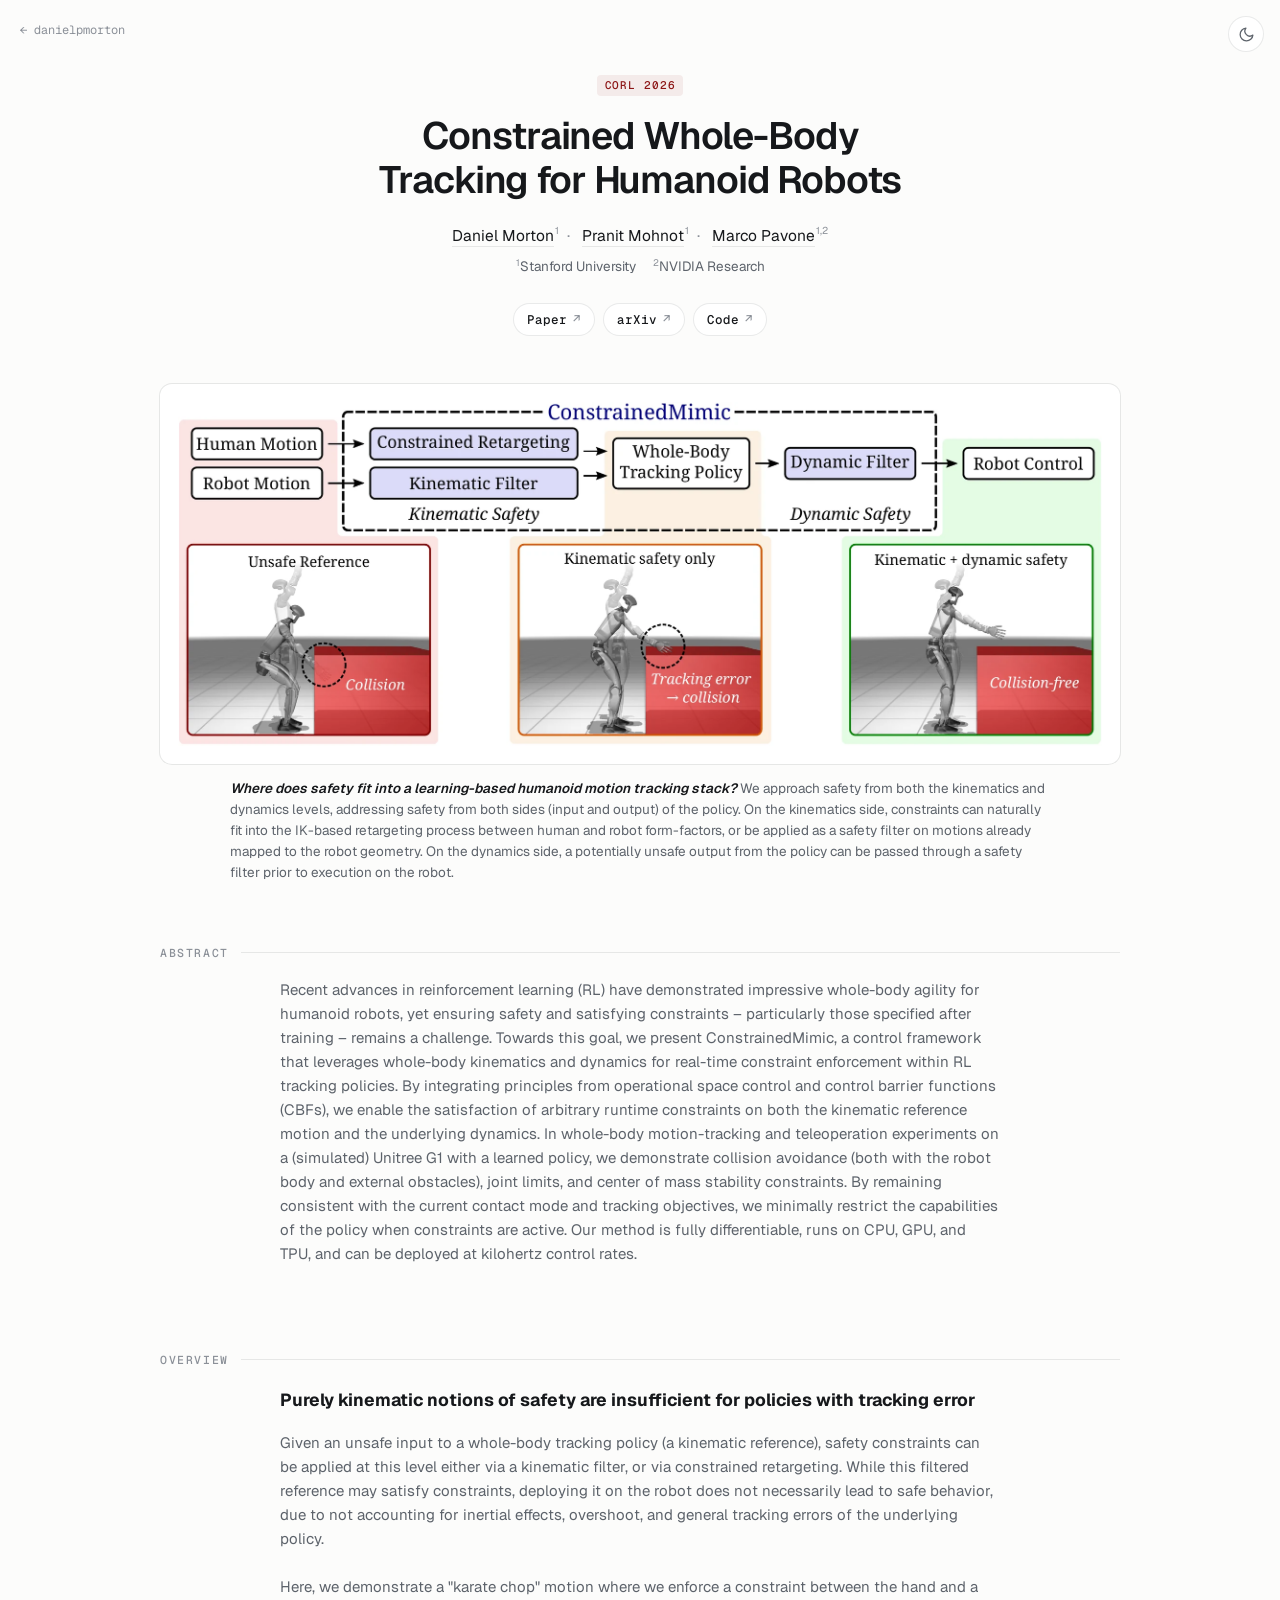
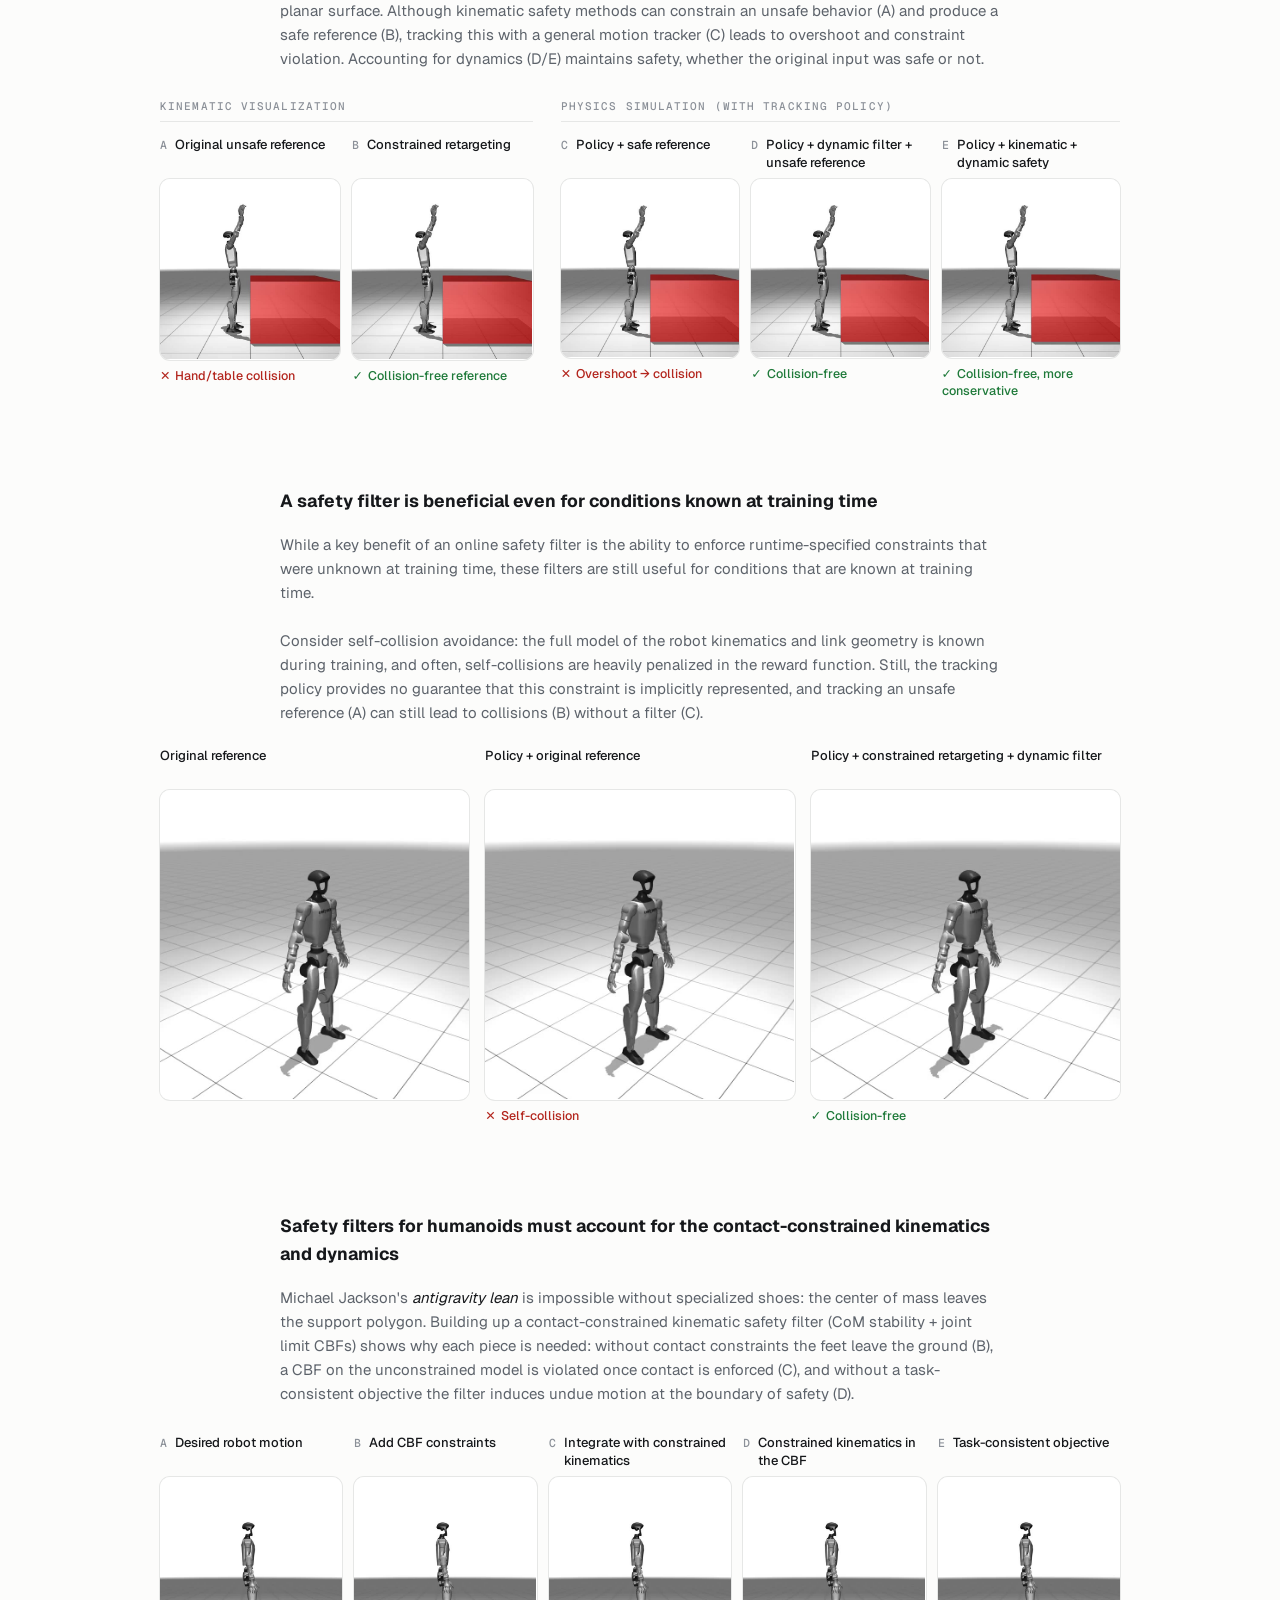
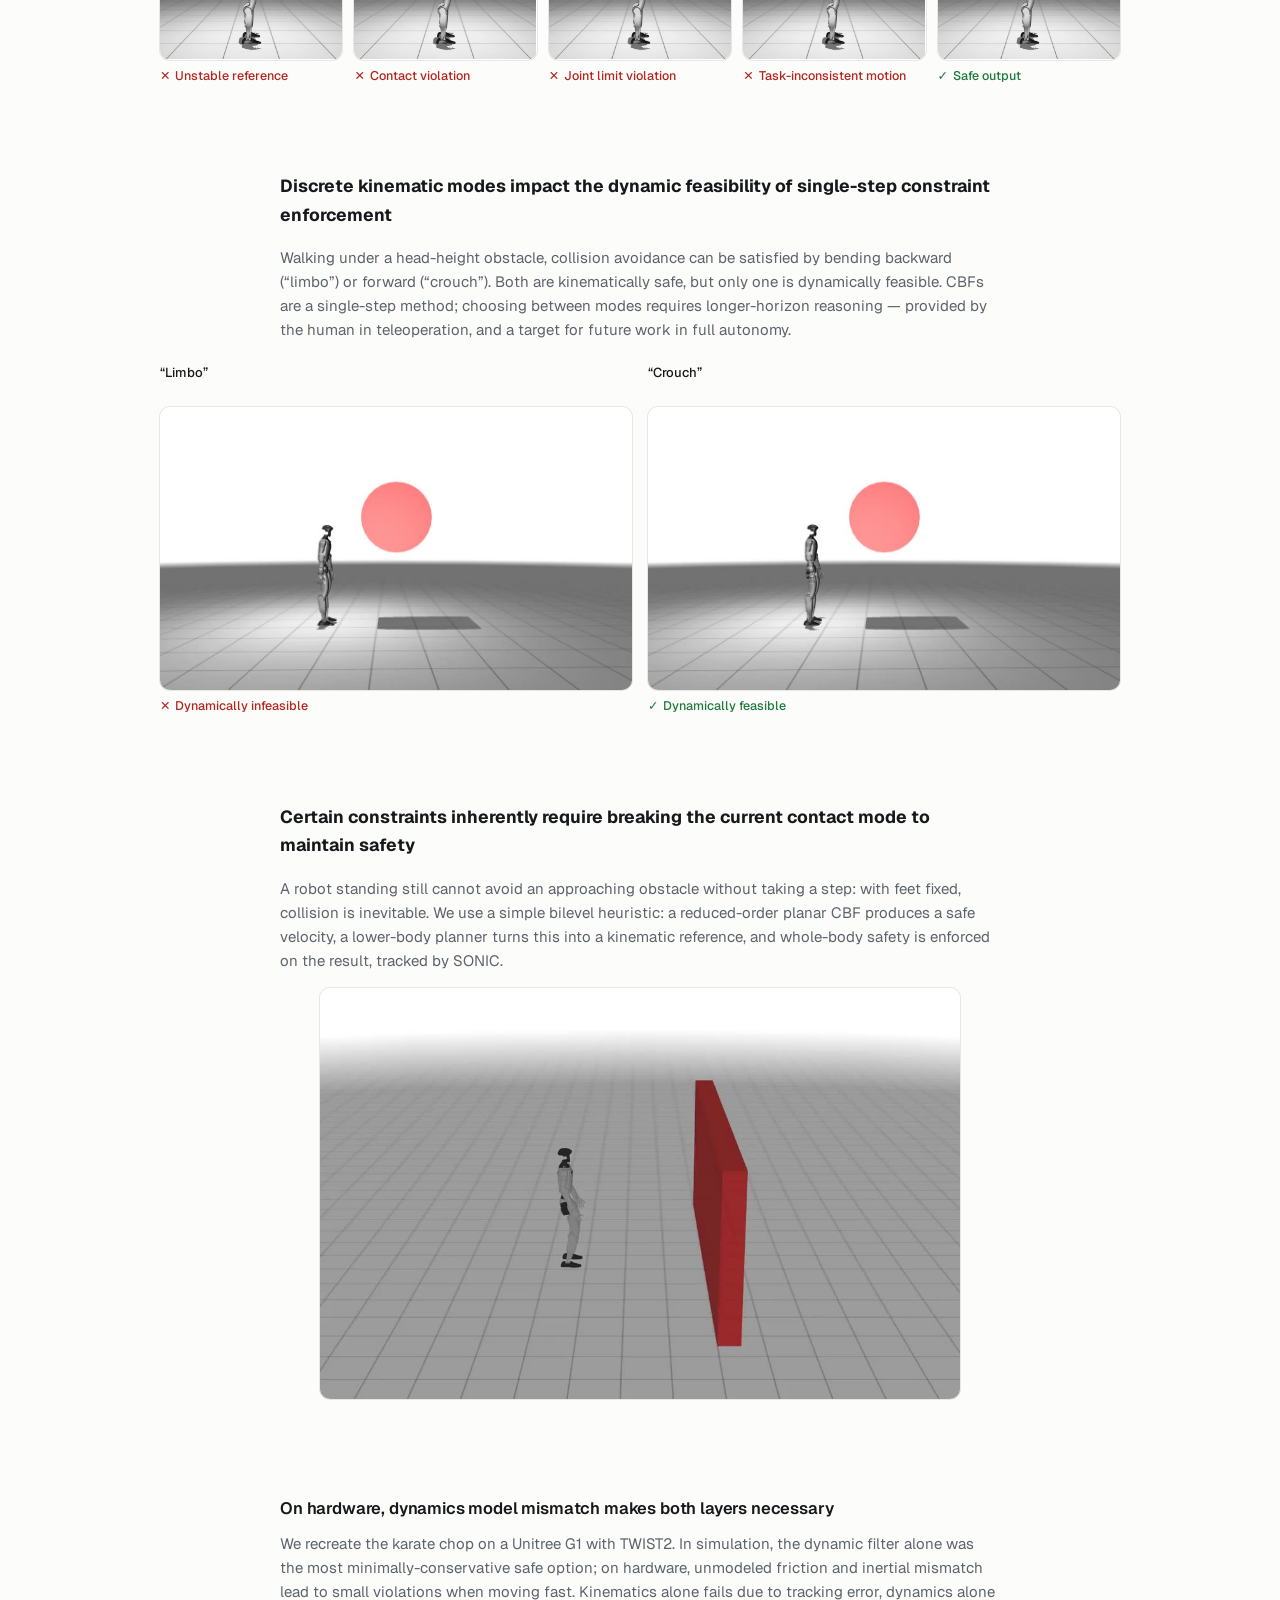
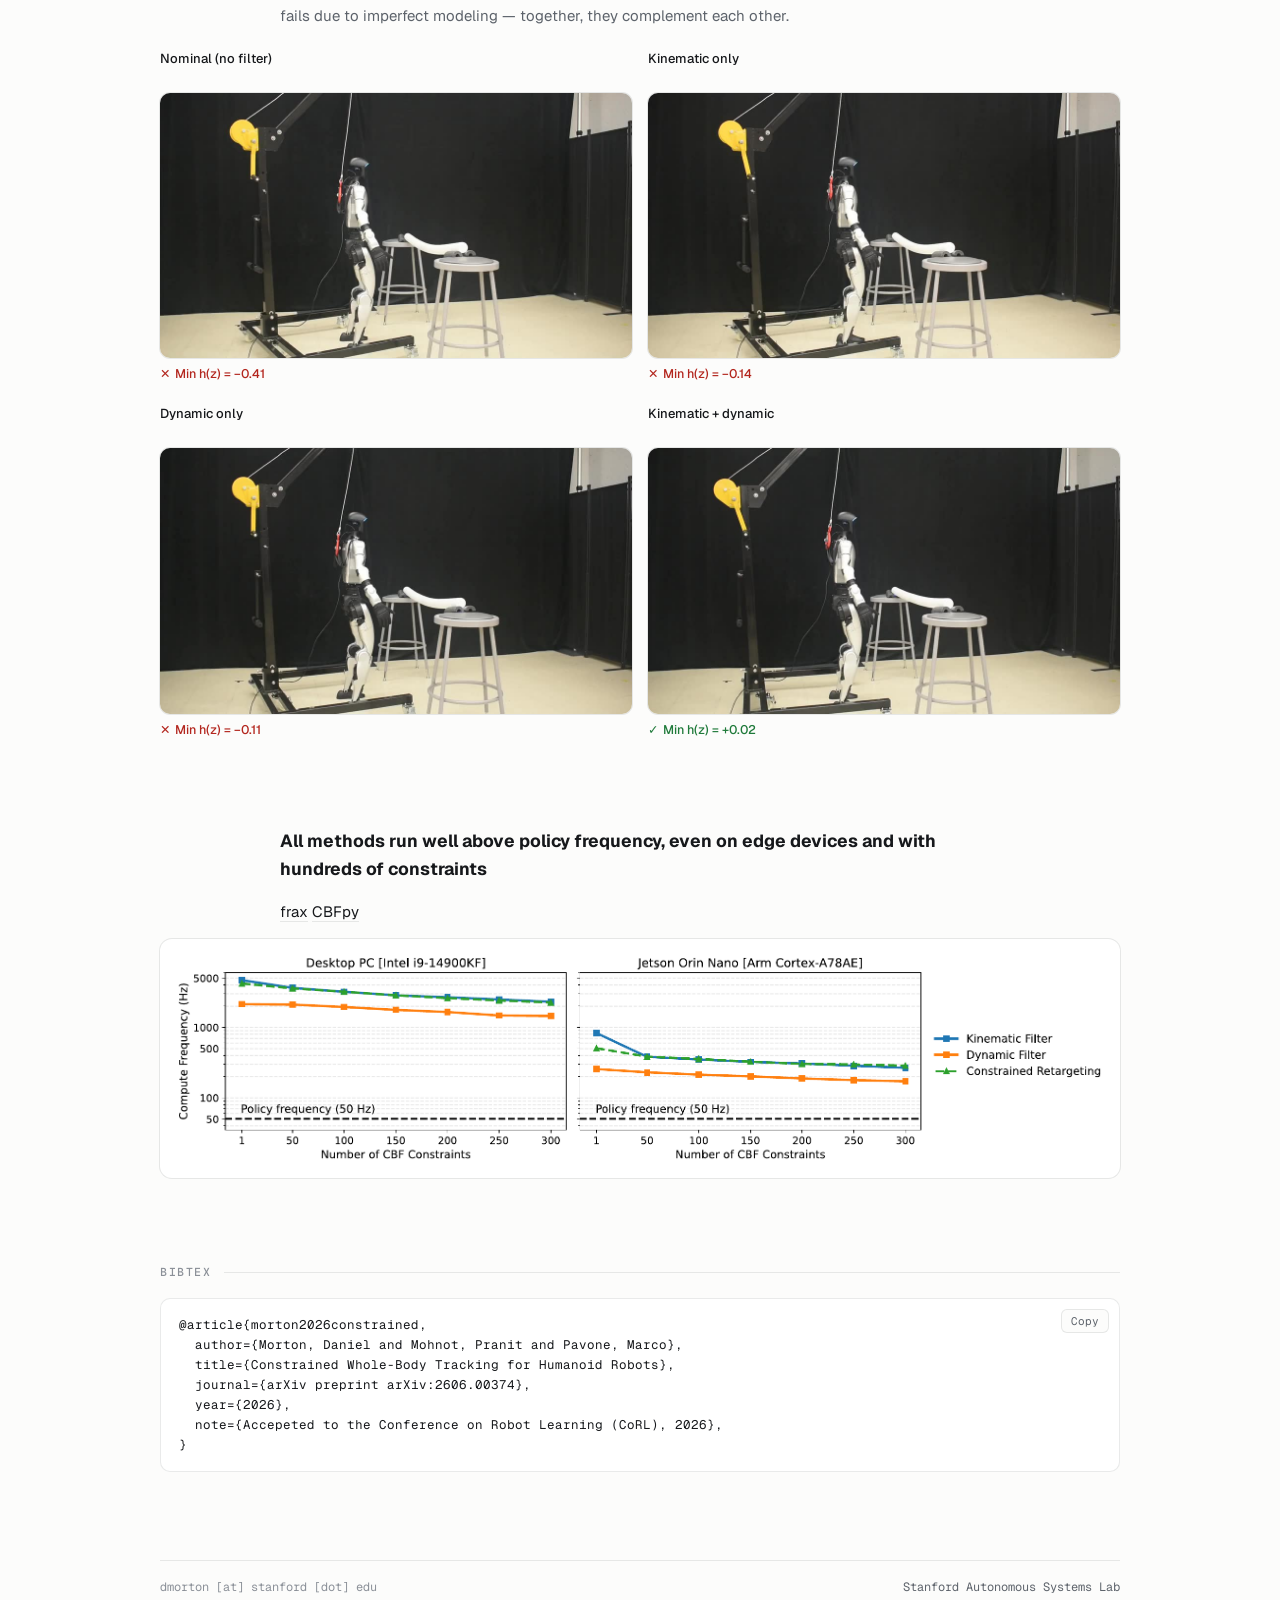
==== website/index.html @ 83fe8ec0 "Update headers on karate vids" ====
<!DOCTYPE html>
<html lang="en-US">

<head>
  <meta charset="utf-8">
  <meta name="viewport" content="width=device-width, initial-scale=1">
  <meta name="description"
    content="ConstrainedMimic: runtime safety constraints for RL-based humanoid whole-body motion tracking, via contact-consistent control barrier functions.">
  <meta name="keywords" content="Humanoids, Whole-Body Control, Safety, Control Barrier Functions, Reinforcement Learning">
  <title>Constrained Whole-Body Tracking for Humanoid Robots</title>

  <link rel="icon" href="./static/images/favicon.ico" type="image/x-icon">

  <!-- Apply the saved theme before first paint to avoid a flash. -->
  <script>
    try {
      var theme = localStorage.getItem('theme');
      if (theme) document.documentElement.setAttribute('data-theme', theme);
    } catch (e) {}
  </script>

  <link rel="preconnect" href="https://fonts.googleapis.com">
  <link rel="preconnect" href="https://fonts.gstatic.com" crossorigin>
  <link href="https://fonts.googleapis.com/css2?family=Geist:wght@400;500;600&family=Geist+Mono:wght@400;500&display=swap" rel="stylesheet">
  <link href="./static/css/index.css" rel="stylesheet">

  <script defer src="./static/js/index.js"></script>
</head>

<body>

  <a class="home-link" href="https://danielpmorton.github.io/">← danielpmorton</a>

  <button class="theme-toggle" id="theme-toggle" type="button" aria-label="Toggle dark mode">
    <svg class="icon-moon" viewBox="0 0 24 24" aria-hidden="true"><path d="M21 12.8A9 9 0 1 1 11.2 3a7 7 0 0 0 9.8 9.8z"/></svg>
    <svg class="icon-sun" viewBox="0 0 24 24" aria-hidden="true"><circle cx="12" cy="12" r="4.5"/><path d="M12 1.5v2.5M12 20v2.5M4.6 4.6l1.8 1.8M17.6 17.6l1.8 1.8M1.5 12H4M20 12h2.5M4.6 19.4l1.8-1.8M17.6 6.4l1.8-1.8"/></svg>
  </button>

  <main class="page">

    <!-- ================= Header ================= -->
    <header class="header">
      <div class="venue">CoRL 2026</div>
      <h1 class="title">Constrained Whole-Body Tracking for Humanoid Robots</h1>

      <div class="authors">
        <a href="https://danielpmorton.github.io/">Daniel Morton</a><sup>1</sup><span class="sep">·</span>
        <a href="https://stanfordasl.github.io/people/pranit_mohnot/">Pranit Mohnot</a><sup>1</sup><span class="sep">·</span>
        <a href="https://profiles.stanford.edu/marco-pavone">Marco Pavone</a><sup>1,2</sup>
      </div>
      <div class="affiliations">
        <span><sup>1</sup>Stanford University</span>
        <span><sup>2</sup>NVIDIA Research</span>
      </div>

      <nav class="links">
        <a href="https://arxiv.org/pdf/2606.00374">Paper</a>
        <a href="https://arxiv.org/abs/2606.00374">arXiv</a>
        <a href="https://github.com/StanfordASL/constrainedmimic">Code</a>
        <!-- TODO: uncomment and add the YouTube link once the supplemental video is uploaded.
        <a href="#">Video</a>
        -->
      </nav>
    </header>

    <!-- ================= Hero figure ================= -->
    <section id="hero" style="margin-top: 48px;">
      <figure class="figure-card">
        <img width="1928" height="717" src="./static/images/hero.webp" alt="ConstrainedMimic block diagram: constrained retargeting and kinematic filters before the tracking policy, and a dynamic filter after it.">
      </figure>
      <p class="caption hero-caption">
        <strong><em>Where does safety fit into a learning-based humanoid motion tracking stack?</em></strong>
        We approach safety from both the kinematics and dynamics levels, addressing safety from both sides (input and
        output) of the policy. On the kinematics side, constraints can naturally fit into the IK-based retargeting process
        between human and robot form-factors, or be applied as a safety filter on motions already mapped to the robot
        geometry. On the dynamics side, a potentially unsafe output from the policy can be passed through a safety filter
        prior to execution on the robot.
      </p>
    </section>

    <!-- ================= Abstract ================= -->
    <section id="abstract" style="margin-top: 64px;">
      <h2 class="eyebrow">Abstract</h2>
      <div class="narrow">
        <p class="lede">
          Recent advances in reinforcement learning (RL) have demonstrated impressive whole-body agility for humanoid
          robots, yet ensuring safety and satisfying constraints &ndash; particularly those specified after training
          &ndash; remains a challenge. Towards this goal, we present ConstrainedMimic, a control framework that leverages
          whole-body kinematics and dynamics for real-time constraint enforcement within RL tracking policies. By
          integrating principles from operational space control and control barrier functions (CBFs), we enable the
          satisfaction of arbitrary runtime constraints on both the kinematic reference motion and the underlying
          dynamics. In whole-body motion-tracking and teleoperation experiments on a (simulated) Unitree G1 with a
          learned policy, we demonstrate collision avoidance (both with the robot body and external obstacles), joint
          limits, and center of mass stability constraints. By remaining consistent with the current contact mode and
          tracking objectives, we minimally restrict the capabilities of the policy when constraints are active. Our
          method is fully differentiable, runs on CPU, GPU, and TPU, and can be deployed at kilohertz control rates.
        </p>
      </div>
    </section>

    <!-- ================= Key point 1: karate chop ================= -->
    <section id="karate">
      <h2 class="eyebrow">Overview</h2>
      <div class="narrow">
        <h3 class="statement">Purely kinematic notions of safety are insufficient for policies with tracking error</h3>
        <p class="lede">
          Given an unsafe input to a whole-body tracking policy (a kinematic reference), safety constraints can be applied
          at this level either via a kinematic filter, or via constrained retargeting. While this filtered reference may
          satisfy constraints, deploying it on the robot does not necessarily lead to safe behavior, due to not accounting
          for inertial effects, overshoot, and general tracking errors of the underlying policy.
          <br><br>
          Here, we demonstrate a "karate chop" motion where we enforce a constraint between the hand and a planar surface.
          Although kinematic safety methods can constrain an unsafe behavior (A) and produce a safe reference (B), tracking
          this with a general motion tracker (C) leads to overshoot and constraint violation. Accounting for dynamics (D/E)
          maintains safety, whether the original input was safe or not.
        </p>
      </div>

      <div class="split" data-sync style="margin-top: 28px;">
        <div>
          <div class="group-label">Kinematic visualization</div>
          <div class="grid cols-2">
            <div class="clip">
              <div class="clip-head"><span class="letter">A</span>Original unsafe reference</div>
              <video width="600" height="600" poster="./static/videos/karate/karate_chop_kinematics.jpg" muted loop playsinline preload="metadata" src="./static/videos/karate/karate_chop_kinematics.mp4"></video>
              <div class="clip-foot">
                <!-- <div class="chips"><span class="chip">Dyn <b>off</b></span><span class="chip">Safety <b>off</b></span></div> -->
                <div class="outcome bad">Hand/table collision</div>
              </div>
            </div>
            <div class="clip">
              <div class="clip-head"><span class="letter">B</span>Constrained retargeting</div>
              <video width="600" height="600" poster="./static/videos/karate/karate_chop_kinematics_cbf.jpg" muted loop playsinline preload="metadata" src="./static/videos/karate/karate_chop_kinematics_cbf.mp4"></video>
              <div class="clip-foot">
                <!-- <div class="chips"><span class="chip">Dyn <b>off</b></span><span class="chip">Safety <b>kin</b></span></div> -->
                <div class="outcome good">Collision-free reference</div>
              </div>
            </div>
          </div>
        </div>
        <div>
          <div class="group-label">Physics simulation (with tracking policy)</div>
          <div class="grid cols-3">
            <div class="clip">
              <div class="clip-head"><span class="letter">C</span>Policy + safe reference</div>
              <video width="600" height="600" poster="./static/videos/karate/karate_chop_dynamics_kin_cbf.jpg" muted loop playsinline preload="metadata" src="./static/videos/karate/karate_chop_dynamics_kin_cbf.mp4"></video>
              <div class="clip-foot">
                <!-- <div class="chips"><span class="chip">Dyn <b>on</b></span><span class="chip">Safety <b>kin</b></span></div> -->
                <div class="outcome bad">Overshoot &rarr; collision</div>
              </div>
            </div>
            <div class="clip">
              <div class="clip-head"><span class="letter">D</span>Policy + dynamic filter + unsafe reference</div>
              <video width="600" height="600" poster="./static/videos/karate/karate_chop_dynamics_dyn_cbf.jpg" muted loop playsinline preload="metadata" src="./static/videos/karate/karate_chop_dynamics_dyn_cbf.mp4"></video>
              <div class="clip-foot">
                <!-- <div class="chips"><span class="chip">Dyn <b>on</b></span><span class="chip">Safety <b>dyn</b></span></div> -->
                <div class="outcome good">Collision-free</div>
              </div>
            </div>
            <div class="clip">
              <div class="clip-head"><span class="letter">E</span>Policy + kinematic + dynamic safety</div>
              <video width="600" height="600" poster="./static/videos/karate/karate_chop_dynamics_both_cbf.jpg" muted loop playsinline preload="metadata" src="./static/videos/karate/karate_chop_dynamics_both_cbf.mp4"></video>
              <div class="clip-foot">
                <!-- <div class="chips"><span class="chip">Dyn <b>on</b></span><span class="chip">Safety <b>kin/dyn</b></span></div> -->
                <div class="outcome good">Collision-free, more conservative</div>
              </div>
            </div>
          </div>
        </div>
        <!-- <button class="replay" type="button" style="grid-column: 1 / -1;">↻ Replay in sync</button> -->
      </div>
    </section>

      <!-- Self-collision -->
    <section id="self-collision">
      <div class="narrow">
        <h3 class="statement">A safety filter is beneficial even for conditions known at training time</h3>
        <p class="lede">
          While a key benefit of an online safety filter is the ability to enforce runtime-specified constraints
          that were unknown at training time, these filters are still useful for conditions that are known at
          training time.
          <br><br>
          Consider self-collision avoidance: the full model of the robot kinematics and link geometry is known
          during training, and often, self-collisions are heavily penalized in the reward function. Still, the
          tracking policy provides no guarantee that this constraint is implicitly represented, and tracking an
          unsafe reference (A) can still lead to collisions (B) without a filter (C).
        </p>
      </div>

      <div data-sync style="margin-top: 22px;">
        <div class="grid cols-3">
          <div class="clip">
            <div class="clip-head">Original reference</div>
            <video width="720" height="720" poster="./static/videos/self_collision/self_collision_kinematics.jpg" muted loop playsinline preload="metadata" src="./static/videos/self_collision/self_collision_kinematics.mp4"></video>
            <div class="clip-foot">
              <!-- <div class="chips"><span class="chip">Dyn <b>off</b></span><span class="chip">Safety <b>off</b></span></div> -->
            </div>
          </div>
          <div class="clip">
            <div class="clip-head">Policy + original reference</div>
            <video width="720" height="720" poster="./static/videos/self_collision/self_collision_dynamics.jpg" muted loop playsinline preload="metadata" src="./static/videos/self_collision/self_collision_dynamics.mp4"></video>
            <div class="clip-foot">
              <!-- <div class="chips"><span class="chip">Dyn <b>on</b></span><span class="chip">Safety <b>off</b></span></div> -->
              <div class="outcome bad">Self-collision</div>
            </div>
          </div>
          <div class="clip">
            <div class="clip-head">Policy + constrained retargeting + dynamic filter</div>
            <video width="720" height="720" poster="./static/videos/self_collision/self_collision_dynamics_both_cbf.jpg" muted loop playsinline preload="metadata" src="./static/videos/self_collision/self_collision_dynamics_both_cbf.mp4"></video>
            <div class="clip-foot">
              <!-- <div class="chips"><span class="chip">Dyn <b>on</b></span><span class="chip">Safety <b>kin/dyn</b></span></div> -->
              <div class="outcome good">Collision-free</div>
            </div>
          </div>
        </div>
        <!-- <button class="replay" type="button">↻ Replay in sync</button> -->
        <!-- More variants (kinematics_cbf, dynamics_kin_cbf, dynamics_dyn_cbf) are in untracked/dan_vids/sc/square. -->
      </div>
    </section>

    <!-- ================= Key point 2: antigravity lean ================= -->
    <section id="kp2">
      <div class="narrow">
        <h3 class="statement">Safety filters for humanoids must account for the contact-constrained kinematics and dynamics</h3>
        <p class="lede">
          Michael Jackson's <em>antigravity lean</em> is impossible without specialized shoes: the center of mass leaves
          the support polygon. Building up a contact-constrained kinematic safety filter (CoM stability + joint limit CBFs) shows why
          each piece is needed: without contact constraints the feet leave the ground (B), a CBF on the unconstrained
          model is violated once contact is enforced (C), and without a task-consistent objective the filter induces
          undue motion at the boundary of safety (D).
        </p>
      </div>

      <div data-sync style="margin-top: 28px;">
        <div class="grid cols-5">
          <div class="clip">
            <div class="clip-head"><span class="letter">A</span>Desired robot motion</div>
            <video width="600" height="600" poster="./static/videos/smooth_criminal/smooth_criminal_A.jpg" muted loop playsinline preload="metadata" src="./static/videos/smooth_criminal/smooth_criminal_A.mp4"></video>
            <div class="clip-foot">
              <!-- <div class="chips"><span class="chip">Dyn <b>off</b></span><span class="chip">Safety <b>off</b></span></div> -->
              <div class="outcome bad">Unstable reference</div>
            </div>
          </div>
          <div class="clip">
            <div class="clip-head"><span class="letter">B</span>Add CBF constraints</div>
            <video width="600" height="600" poster="./static/videos/smooth_criminal/smooth_criminal_cbf_B.jpg" muted loop playsinline preload="metadata" src="./static/videos/smooth_criminal/smooth_criminal_cbf_B.mp4"></video>
            <div class="clip-foot">
              <!-- <div class="chips"><span class="chip">Dyn <b>off</b></span><span class="chip">Safety <b>kin</b></span></div> -->
              <div class="outcome bad">Contact violation</div>
            </div>
          </div>
          <div class="clip">
            <div class="clip-head"><span class="letter">C</span>Integrate with constrained kinematics</div>
            <video width="600" height="600" poster="./static/videos/smooth_criminal/smooth_criminal_cbf_C.jpg" muted loop playsinline preload="metadata" src="./static/videos/smooth_criminal/smooth_criminal_cbf_C.mp4"></video>
            <div class="clip-foot">
              <!-- <div class="chips"><span class="chip">Dyn <b>off</b></span><span class="chip">Safety <b>kin</b></span></div> -->
              <div class="outcome bad">Joint limit violation</div>
            </div>
          </div>
          <div class="clip">
            <div class="clip-head"><span class="letter">D</span>Constrained kinematics in the CBF</div>
            <video width="600" height="600" poster="./static/videos/smooth_criminal/smooth_criminal_cbf_D.jpg" muted loop playsinline preload="metadata" src="./static/videos/smooth_criminal/smooth_criminal_cbf_D.mp4"></video>
            <div class="clip-foot">
              <!-- <div class="chips"><span class="chip">Dyn <b>off</b></span><span class="chip">Safety <b>kin</b></span></div> -->
              <div class="outcome bad">Task-inconsistent motion</div>
            </div>
          </div>
          <div class="clip">
            <div class="clip-head"><span class="letter">E</span>Task-consistent objective</div>
            <video width="600" height="600" poster="./static/videos/smooth_criminal/smooth_criminal_cbf_E.jpg" muted loop playsinline preload="metadata" src="./static/videos/smooth_criminal/smooth_criminal_cbf_E.mp4"></video>
            <div class="clip-foot">
              <!-- <div class="chips"><span class="chip">Dyn <b>off</b></span><span class="chip">Safety <b>kin</b></span></div> -->
              <div class="outcome good">Safe output</div>
            </div>
          </div>
        </div>
        <!-- <button class="replay" type="button">↻ Replay in sync</button> -->
      </div>
    </section>

    <!-- ================= Key point 3: limbo vs crouch ================= -->
    <section id="kp3">
      <div class="narrow">
        <h3 class="statement">Discrete kinematic modes impact the dynamic feasibility of single-step constraint enforcement</h3>
        <p class="lede">
          Walking under a head-height obstacle, collision avoidance can be satisfied by bending backward
          (&ldquo;limbo&rdquo;) or forward (&ldquo;crouch&rdquo;). Both are kinematically safe, but only one is dynamically
          feasible. CBFs are a single-step method; choosing between modes requires longer-horizon reasoning &mdash;
          provided by the human in teleoperation, and a target for future work in full autonomy.
        </p>
      </div>

      <div data-sync style="margin-top: 22px;">
        <div class="grid cols-2">
          <div class="clip">
            <div class="clip-head">&ldquo;Limbo&rdquo;</div>
            <video width="1000" height="600" poster="./static/videos/limbo/limbo_limbo_kinematics_cbf.jpg" muted loop playsinline preload="metadata" src="./static/videos/limbo/limbo_limbo_kinematics_cbf.mp4"></video>
            <div class="clip-foot">
              <!-- <div class="chips"><span class="chip">Dyn <b>off</b></span><span class="chip">Safety <b>kin</b></span></div> -->
              <div class="outcome bad">Dynamically infeasible</div>
            </div>
          </div>
          <div class="clip">
            <div class="clip-head">&ldquo;Crouch&rdquo;</div>
            <video width="1000" height="600" poster="./static/videos/limbo/limbo_crouch_kinematics_cbf.jpg" muted loop playsinline preload="metadata" src="./static/videos/limbo/limbo_crouch_kinematics_cbf.mp4"></video>
            <div class="clip-foot">
              <!-- <div class="chips"><span class="chip">Dyn <b>off</b></span><span class="chip">Safety <b>kin</b></span></div> -->
              <div class="outcome good">Dynamically feasible</div>
            </div>
          </div>
        </div>
        <!-- Note: these two clips have different durations (5.2 s vs 9.5 s), so they drift out of sync after the first loop. -->
      </div>
      <!-- TODO (optional): add the policy-tracking (Dyn: ON) versions showing limbo failing and crouch succeeding. -->
    </section>

    <!-- ================= Key point 4: breaking contact ================= -->
    <section id="kp4">
      <div class="narrow">
        <h3 class="statement">Certain constraints inherently require breaking the current contact mode to maintain safety</h3>
        <p class="lede">
          A robot standing still cannot avoid an approaching obstacle without taking a step: with feet fixed, collision
          is inevitable. We use a simple bilevel heuristic: a reduced-order planar CBF produces a safe velocity, a
          lower-body planner turns this into a kinematic reference, and whole-body safety is enforced on the result,
          tracked by SONIC.
        </p>
      </div>

      <div class="clip narrow" style="max-width: 640px;">
        <video width="1008" height="648" poster="./static/videos/breaking_contact/breaking_contact.jpg" muted loop playsinline preload="metadata" src="./static/videos/breaking_contact/breaking_contact.mp4"></video>
        <div class="clip-foot" style="align-items: center;">
          <!-- <div class="chips"><span class="chip">Dyn <b>on</b></span><span class="chip">Safety <b>kin</b></span></div> -->
        </div>
      </div>
      <!-- NOTE: this video was extracted from the supplemental slides (no source file in dan_vids). Replace with the original if available. -->
    </section>

    <section id="hardware">
      <div class="narrow">
        <h3 class="sub">On hardware, dynamics model mismatch makes both layers necessary</h3>
        <p class="lede">
          We recreate the karate chop on a Unitree G1 with TWIST2. In simulation, the dynamic filter alone was the most
          minimally-conservative safe option; on hardware, unmodeled friction and inertial mismatch lead to small
          violations when moving fast. Kinematics alone fails due to tracking error, dynamics alone fails due to imperfect
          modeling &mdash; together, they complement each other.
        </p>
      </div>

      <div data-sync style="margin-top: 22px;">
        <div class="grid cols-2">
          <div class="clip">
            <div class="clip-head">Nominal (no filter)</div>
            <video width="960" height="540" poster="./static/videos/hardware/nominal.jpg" muted loop playsinline preload="metadata" src="./static/videos/hardware/nominal.mp4"></video>
            <div class="clip-foot"><div class="outcome bad">Min h(z) = &minus;0.41</div></div>
          </div>
          <div class="clip">
            <div class="clip-head">Kinematic only</div>
            <video width="960" height="540" poster="./static/videos/hardware/kinematic.jpg" muted loop playsinline preload="metadata" src="./static/videos/hardware/kinematic.mp4"></video>
            <div class="clip-foot"><div class="outcome bad">Min h(z) = &minus;0.14</div></div>
          </div>
          <div class="clip">
            <div class="clip-head">Dynamic only</div>
            <video width="960" height="540" poster="./static/videos/hardware/dynamic.jpg" muted loop playsinline preload="metadata" src="./static/videos/hardware/dynamic.mp4"></video>
            <div class="clip-foot"><div class="outcome bad">Min h(z) = &minus;0.11</div></div>
          </div>
          <div class="clip">
            <div class="clip-head">Kinematic + dynamic</div>
            <video width="960" height="540" poster="./static/videos/hardware/kin_dyn.jpg" muted loop playsinline preload="metadata" src="./static/videos/hardware/kin_dyn.mp4"></video>
            <div class="clip-foot"><div class="outcome good">Min h(z) = +0.02</div></div>
          </div>
        </div>
        <!-- <button class="replay" type="button">↻ Replay in sync</button> -->
      </div>
    </section>


    <!-- ================= Key point 5: timing ================= -->
    <section id="kp5">
      <div class="narrow">
        <h3 class="statement">All methods run well above policy frequency, even on edge devices and with hundreds of constraints</h3>
        <p class="lede">
           <a href="https://github.com/StanfordASL/frax">frax</a> 
          <a href="https://github.com/danielpmorton/cbfpy">CBFpy</a>
        </p>
      </div>

      <figure class="figure-card">
        <img width="1953" height="429" loading="lazy" src="./static/images/timing.png" alt="Compute frequency vs number of CBF constraints for the kinematic filter, dynamic filter, and constrained retargeting, on desktop and Jetson Orin Nano.">
      </figure>
      <!-- <p class="caption">Compute frequency vs. number of CBF constraints. Left: Intel i9-14900KF. Right: Jetson Orin Nano.</p> -->
    </section>

    <!-- ================= BibTeX ================= -->
    <section id="bibtex">
      <h2 class="eyebrow">BibTeX</h2>
      <pre><button class="copy" type="button">Copy</button><code>@article{morton2026constrained,
  author={Morton, Daniel and Mohnot, Pranit and Pavone, Marco},
  title={Constrained Whole-Body Tracking for Humanoid Robots},
  journal={arXiv preprint arXiv:2606.00374},
  year={2026},
  note={Accepeted to the Conference on Robot Learning (CoRL), 2026},
}</code></pre>
    </section>

    <footer class="footer">
      <span>dmorton [at] stanford [dot] edu</span>
      <span><a href="https://stanfordasl.github.io/">Stanford Autonomous Systems Lab</a></span>
    </footer>

  </main>

</body>

</html>
---- website/static/css/index.css ----
/* Project page styles. Tokens and typography follow danielpmorton.github.io. */

/* ---------- Theme tokens ---------- */

:root {
  --bg: #fcfcfb;
  --surface: #ffffff;
  --fg: #16181b;
  --muted: #5d636b;
  --faint: #8b9098;
  --line: rgba(20, 24, 30, 0.09);
  --accent: #8c1515;
  --accent-soft: rgba(140, 21, 21, 0.07);
  --good: #1f7a3a;
  --good-soft: rgba(31, 122, 58, 0.09);
  --bad: #b3261e;
  --bad-soft: rgba(179, 38, 30, 0.08);
  --figure-bg: #ffffff;
  --font-body: "Geist", ui-sans-serif, system-ui, -apple-system, "Segoe UI", sans-serif;
  --font-mono: "Geist Mono", ui-monospace, "SF Mono", Menlo, monospace;
  color-scheme: light;
}

@media (prefers-color-scheme: dark) {
  :root:not([data-theme="light"]) {
    --bg: #111315;
    --surface: #181b1e;
    --fg: #ececea;
    --muted: #a3a8ae;
    --faint: #7a8087;
    --line: rgba(255, 255, 255, 0.1);
    --accent: #e0706a;
    --accent-soft: rgba(224, 112, 106, 0.12);
    --good: #6cc488;
    --good-soft: rgba(108, 196, 136, 0.12);
    --bad: #f08a80;
    --bad-soft: rgba(240, 138, 128, 0.12);
    --figure-bg: #f4f4f2;
    color-scheme: dark;
  }
}

:root[data-theme="dark"] {
  --bg: #111315;
  --surface: #181b1e;
  --fg: #ececea;
  --muted: #a3a8ae;
  --faint: #7a8087;
  --line: rgba(255, 255, 255, 0.1);
  --accent: #e0706a;
  --accent-soft: rgba(224, 112, 106, 0.12);
  --good: #6cc488;
  --good-soft: rgba(108, 196, 136, 0.12);
  --bad: #f08a80;
  --bad-soft: rgba(240, 138, 128, 0.12);
  --figure-bg: #f4f4f2;
  color-scheme: dark;
}

/* ---------- Base ---------- */

* { box-sizing: border-box; }

body {
  margin: 0;
  background: var(--bg);
  color: var(--fg);
  font: 15px/1.6 var(--font-body);
  -webkit-font-smoothing: antialiased;
}

a { color: inherit; text-decoration: none; }

a:focus-visible,
button:focus-visible {
  outline: 2px solid var(--accent);
  outline-offset: 2px;
  border-radius: 3px;
}

img, video { display: block; max-width: 100%; }

em { font-style: italic; }
strong { font-weight: 600; }

.page {
  max-width: 1000px;
  margin: 0 auto;
  padding: 72px 20px 48px;
}

/* Prose stays at the personal-site measure; media can use the full width. */
.narrow { max-width: 720px; margin-left: auto; margin-right: auto; }

section { margin-top: 88px; }

.eyebrow {
  display: flex;
  align-items: center;
  gap: 12px;
  margin: 0 0 20px;
  font: 500 11.5px/1 var(--font-mono);
  letter-spacing: 0.14em;
  text-transform: uppercase;
  color: var(--faint);
}

.eyebrow::after {
  content: "";
  flex: 1;
  height: 1px;
  background: var(--line);
}

.eyebrow .num { color: var(--accent); }

h2.statement {
  margin: 0 0 14px;
  font-size: 23px;
  font-weight: 600;
  letter-spacing: -0.02em;
  line-height: 1.3;
  text-wrap: balance;
}

h3.sub {
  margin: 44px 0 10px;
  font-size: 16.5px;
  font-weight: 600;
  letter-spacing: -0.01em;
}

p { margin: 0 0 1em; }

.lede { color: var(--muted); }
.lede strong, .lede em { color: var(--fg); }

.prose a, .lede a {
  color: var(--fg);
  border-bottom: 1px solid var(--line);
  transition: border-color 0.2s;
}
.prose a:hover, .lede a:hover { border-color: var(--accent); }

code {
  font: 13px var(--font-mono);
  padding: 1px 5px;
  border-radius: 4px;
  background: var(--accent-soft);
}

/* ---------- Theme toggle ---------- */

.theme-toggle {
  position: fixed;
  top: 16px;
  right: 16px;
  z-index: 10;
  display: grid;
  place-items: center;
  width: 36px;
  height: 36px;
  padding: 0;
  border: 1px solid var(--line);
  border-radius: 50%;
  background: var(--surface);
  color: var(--muted);
  cursor: pointer;
  transition: color 0.2s, border-color 0.2s;
}

.theme-toggle:hover { color: var(--fg); border-color: var(--faint); }

.theme-toggle svg {
  width: 17px;
  height: 17px;
  fill: none;
  stroke: currentColor;
  stroke-width: 1.8;
  stroke-linecap: round;
  stroke-linejoin: round;
}

.theme-toggle .icon-sun { display: none; }

@media (prefers-color-scheme: dark) {
  :root:not([data-theme="light"]) .theme-toggle .icon-sun { display: block; }
  :root:not([data-theme="light"]) .theme-toggle .icon-moon { display: none; }
}
:root[data-theme="dark"] .theme-toggle .icon-sun { display: block; }
:root[data-theme="dark"] .theme-toggle .icon-moon { display: none; }

.home-link {
  position: fixed;
  top: 22px;
  left: 20px;
  z-index: 10;
  font: 400 12px var(--font-mono);
  color: var(--faint);
}
.home-link:hover { color: var(--accent); }

/* ---------- Header ---------- */

.header { text-align: center; }

.venue {
  display: inline-block;
  margin-bottom: 18px;
  padding: 5px 8px;
  border-radius: 4px;
  background: var(--accent-soft);
  color: var(--accent);
  font: 500 11px/1 var(--font-mono);
  letter-spacing: 0.08em;
  text-transform: uppercase;
}

.title {
  margin: 0 auto;
  max-width: 760px;
  font-size: 38px;
  font-weight: 600;
  letter-spacing: -0.03em;
  line-height: 1.15;
  text-wrap: balance;
}

.title .name { color: var(--accent); }

.authors {
  margin-top: 22px;
  font-size: 15.5px;
}

.authors a { border-bottom: 1px solid var(--line); transition: border-color 0.2s; }
.authors a:hover { border-color: var(--accent); }
.authors sup { color: var(--faint); font-size: 10px; margin-left: 1px; }
.authors .sep { color: var(--faint); margin: 0 8px; }

.affiliations {
  margin-top: 6px;
  font-size: 13.5px;
  color: var(--muted);
}
.affiliations sup { color: var(--faint); font-size: 9.5px; }
.affiliations span + span { margin-left: 14px; }

.links {
  display: flex;
  flex-wrap: wrap;
  justify-content: center;
  gap: 8px;
  margin-top: 26px;
}

.links a {
  display: inline-flex;
  align-items: center;
  gap: 6px;
  padding: 7px 13px;
  border: 1px solid var(--line);
  border-radius: 999px;
  background: var(--surface);
  font: 500 12.5px var(--font-mono);
  color: var(--fg);
  transition: border-color 0.2s, color 0.2s;
}
.links a:hover { border-color: var(--accent); color: var(--accent); }
.links a::after { content: "↗"; color: var(--faint); }

/* ---------- Media building blocks ---------- */

/* Paper figures have white backgrounds; keep them on a light card in both themes. */
.figure-card {
  margin: 0;
  padding: 18px;
  border-radius: 12px;
  background: var(--figure-bg);
  box-shadow: 0 0 0 1px var(--line);
}
.figure-card img { width: 100%; height: auto; }

figcaption, .caption {
  margin-top: 10px;
  font-size: 13.5px;
  color: var(--muted);
  text-align: center;
}

.clip { min-width: 0; }

.clip video {
  width: 100%;
  height: auto;
  border-radius: 10px;
  background: var(--surface);
  box-shadow: 0 0 0 1px var(--line);
}

.clip-head {
  display: flex;
  align-items: baseline;
  gap: 8px;
  margin-bottom: 8px;
  min-height: 2.7em;
  font-size: 13px;
  font-weight: 500;
  line-height: 1.35;
}

.clip-head .letter {
  flex: none;
  font: 500 11.5px var(--font-mono);
  color: var(--faint);
}

.clip-foot {
  display: flex;
  flex-direction: column;
  gap: 6px;
  margin-top: 8px;
}

.chips { display: flex; flex-wrap: wrap; gap: 4px; }

.chip {
  padding: 3px 6px;
  border-radius: 4px;
  border: 1px solid var(--line);
  font: 500 10px/1.2 var(--font-mono);
  letter-spacing: 0.05em;
  text-transform: uppercase;
  color: var(--muted);
  white-space: nowrap;
}
.chip b { color: var(--fg); font-weight: 600; }

.outcome {
  font-size: 12.5px;
  font-weight: 500;
  line-height: 1.35;
}
.outcome::before { margin-right: 5px; }
.outcome.good { color: var(--good); }
.outcome.good::before { content: "✓"; }
.outcome.bad { color: var(--bad); }
.outcome.bad::before { content: "✕"; }
.outcome.neutral { color: var(--muted); }

.grid { display: grid; gap: 22px 16px; }
.grid.cols-2 { grid-template-columns: repeat(2, 1fr); }
.grid.cols-3 { grid-template-columns: repeat(3, 1fr); }
.grid.cols-4 { grid-template-columns: repeat(4, 1fr); }
.grid.cols-5 { grid-template-columns: repeat(5, 1fr); gap: 16px 12px; }

/* Karate layout: a kinematic group and a physics group, mirroring the paper figure. */
.split {
  display: grid;
  grid-template-columns: 2fr 3fr;
  gap: 28px;
}

.split > div { min-width: 0; }

.split .group-label {
  margin-bottom: 14px;
  padding-bottom: 8px;
  border-bottom: 1px solid var(--line);
  font: 500 11px var(--font-mono);
  letter-spacing: 0.1em;
  text-transform: uppercase;
  color: var(--faint);
}

.split .grid { gap: 16px 12px; }

.replay {
  display: block;
  margin: 14px auto 0;
  padding: 5px 11px;
  border: 1px solid var(--line);
  border-radius: 999px;
  background: none;
  color: var(--muted);
  font: 400 11.5px var(--font-mono);
  cursor: pointer;
}
.replay:hover { color: var(--accent); border-color: var(--accent); }

.hero-caption {
  max-width: 820px;
  margin: 14px auto 0;
  text-align: left;
  line-height: 1.55;
}
.hero-caption strong { color: var(--fg); }

/* ---------- Code + BibTeX ---------- */

pre {
  position: relative;
  margin: 0;
  padding: 16px 18px;
  overflow-x: auto;
  border: 1px solid var(--line);
  border-radius: 10px;
  background: var(--surface);
  font: 12.5px/1.6 var(--font-mono);
}

pre code { padding: 0; background: none; font: inherit; }

.copy {
  position: absolute;
  top: 10px;
  right: 10px;
  padding: 4px 9px;
  border: 1px solid var(--line);
  border-radius: 6px;
  background: var(--bg);
  color: var(--muted);
  font: 400 11px var(--font-mono);
  cursor: pointer;
}
.copy:hover { color: var(--accent); border-color: var(--accent); }

/* ---------- Footer ---------- */

.footer {
  margin-top: 88px;
  padding-top: 18px;
  border-top: 1px solid var(--line);
  display: flex;
  flex-wrap: wrap;
  justify-content: space-between;
  gap: 8px;
  font: 400 12px var(--font-mono);
  color: var(--faint);
}
.footer a { color: var(--muted); }
.footer a:hover { color: var(--accent); }

/* ---------- Responsive ---------- */

@media (max-width: 860px) {
  .split { grid-template-columns: 1fr; }
  .grid.cols-5 { grid-template-columns: repeat(3, 1fr); }
}

@media (max-width: 640px) {
  .page { padding: 64px 16px 40px; }
  .title { font-size: 28px; }
  section { margin-top: 64px; }
  .grid.cols-3, .grid.cols-4, .grid.cols-5 { grid-template-columns: repeat(2, 1fr); }
  .home-link { display: none; }
}
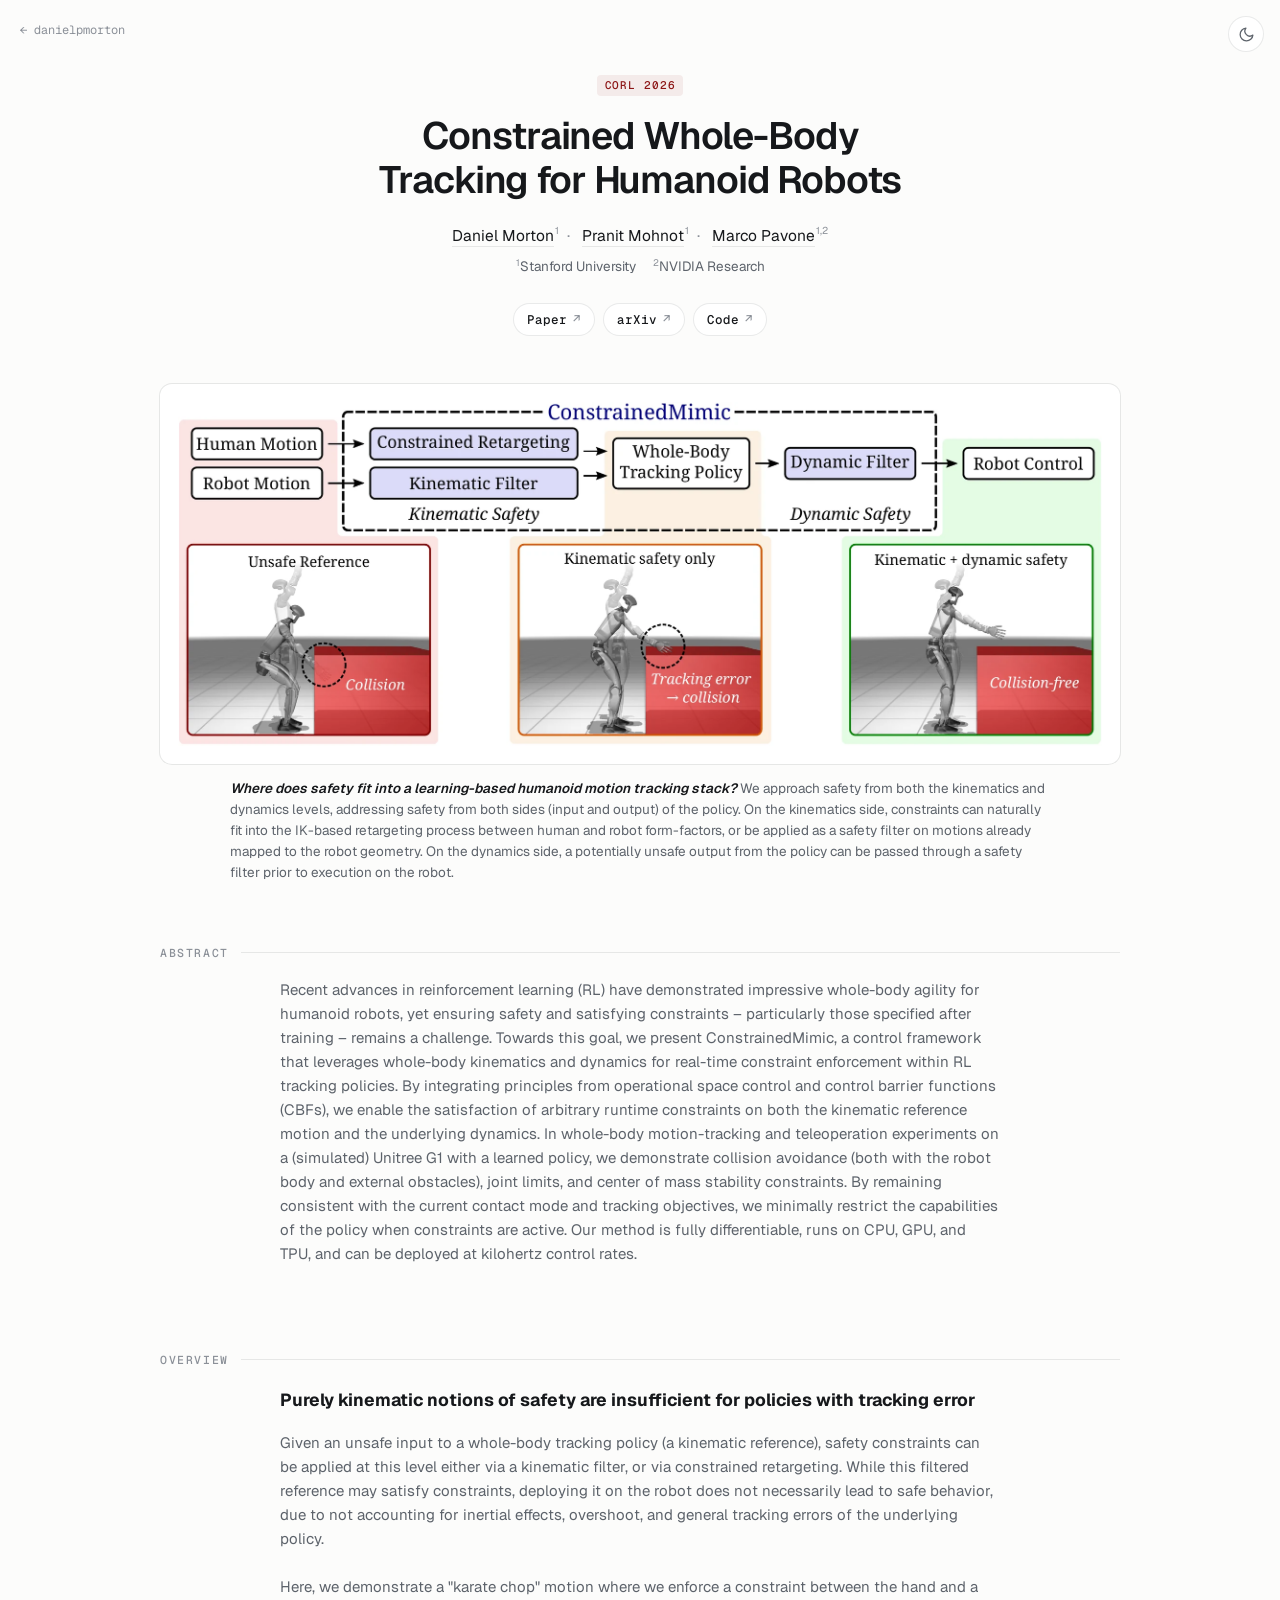
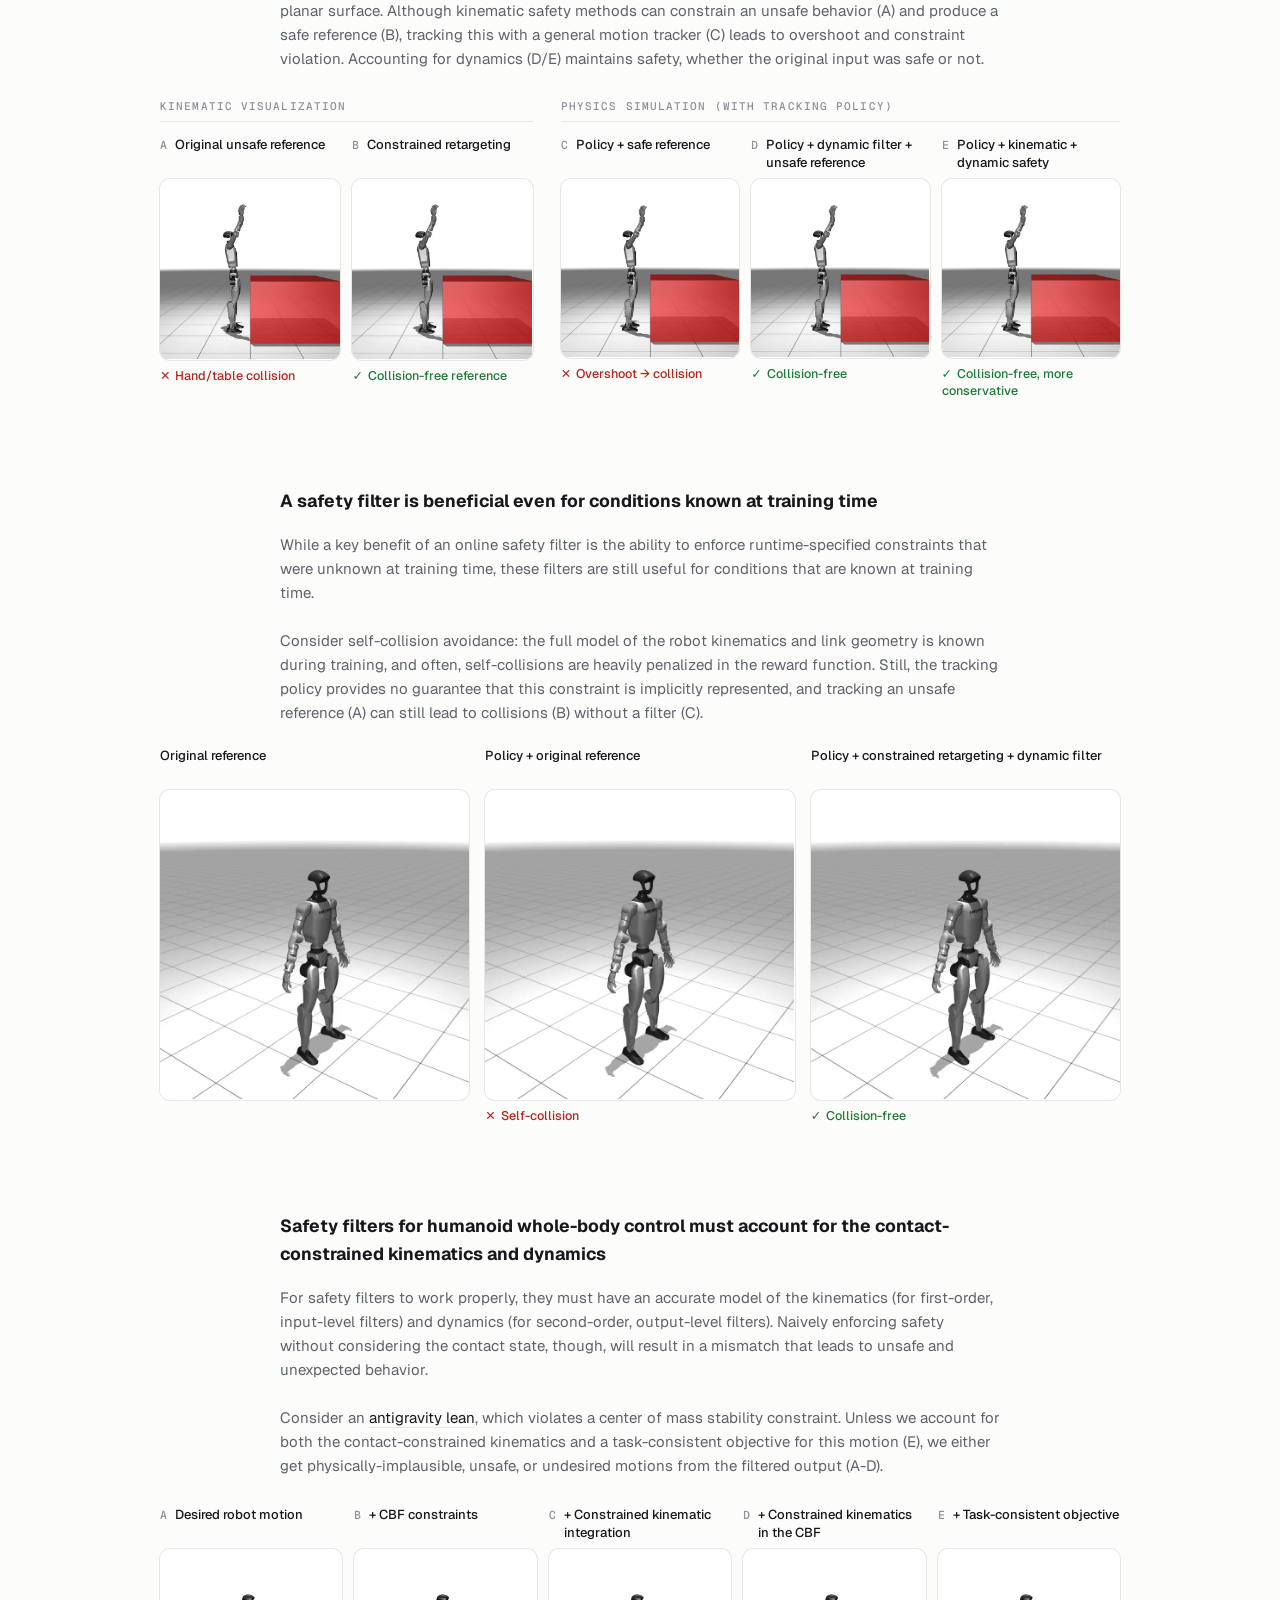
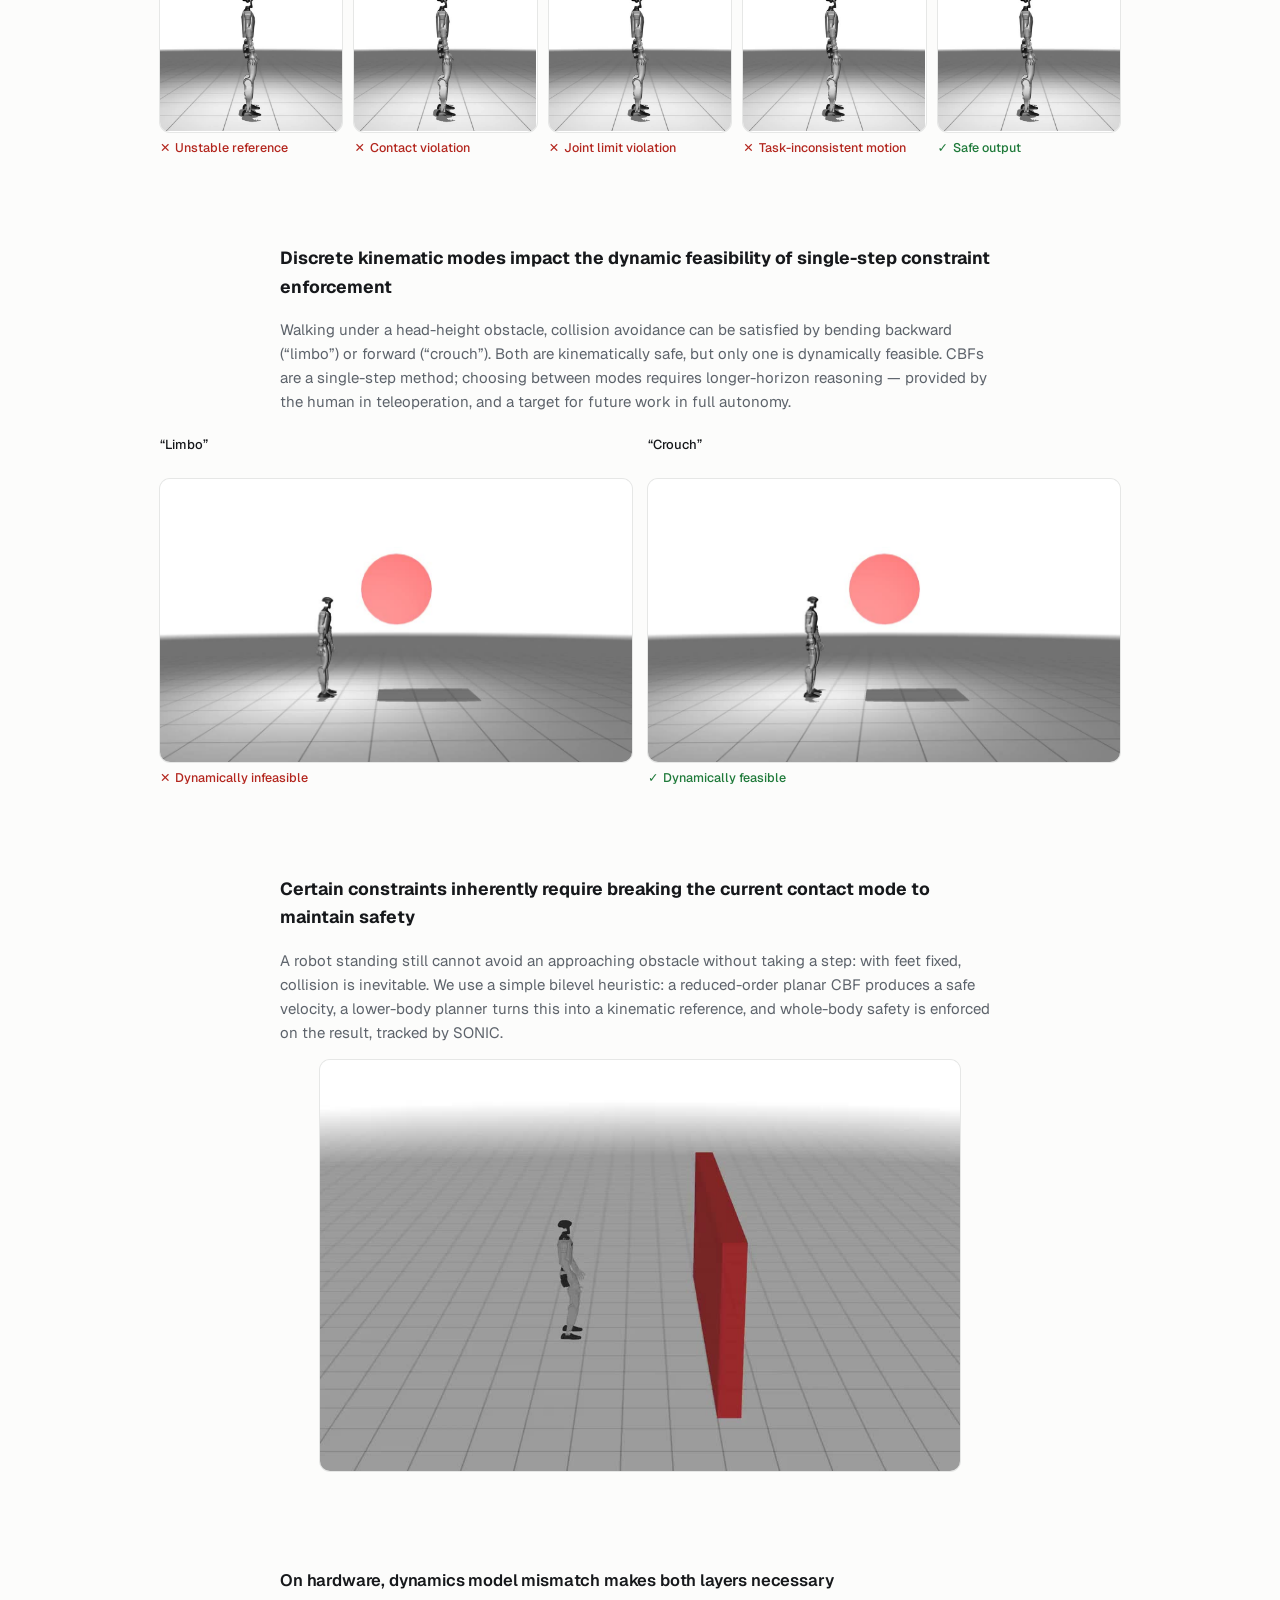
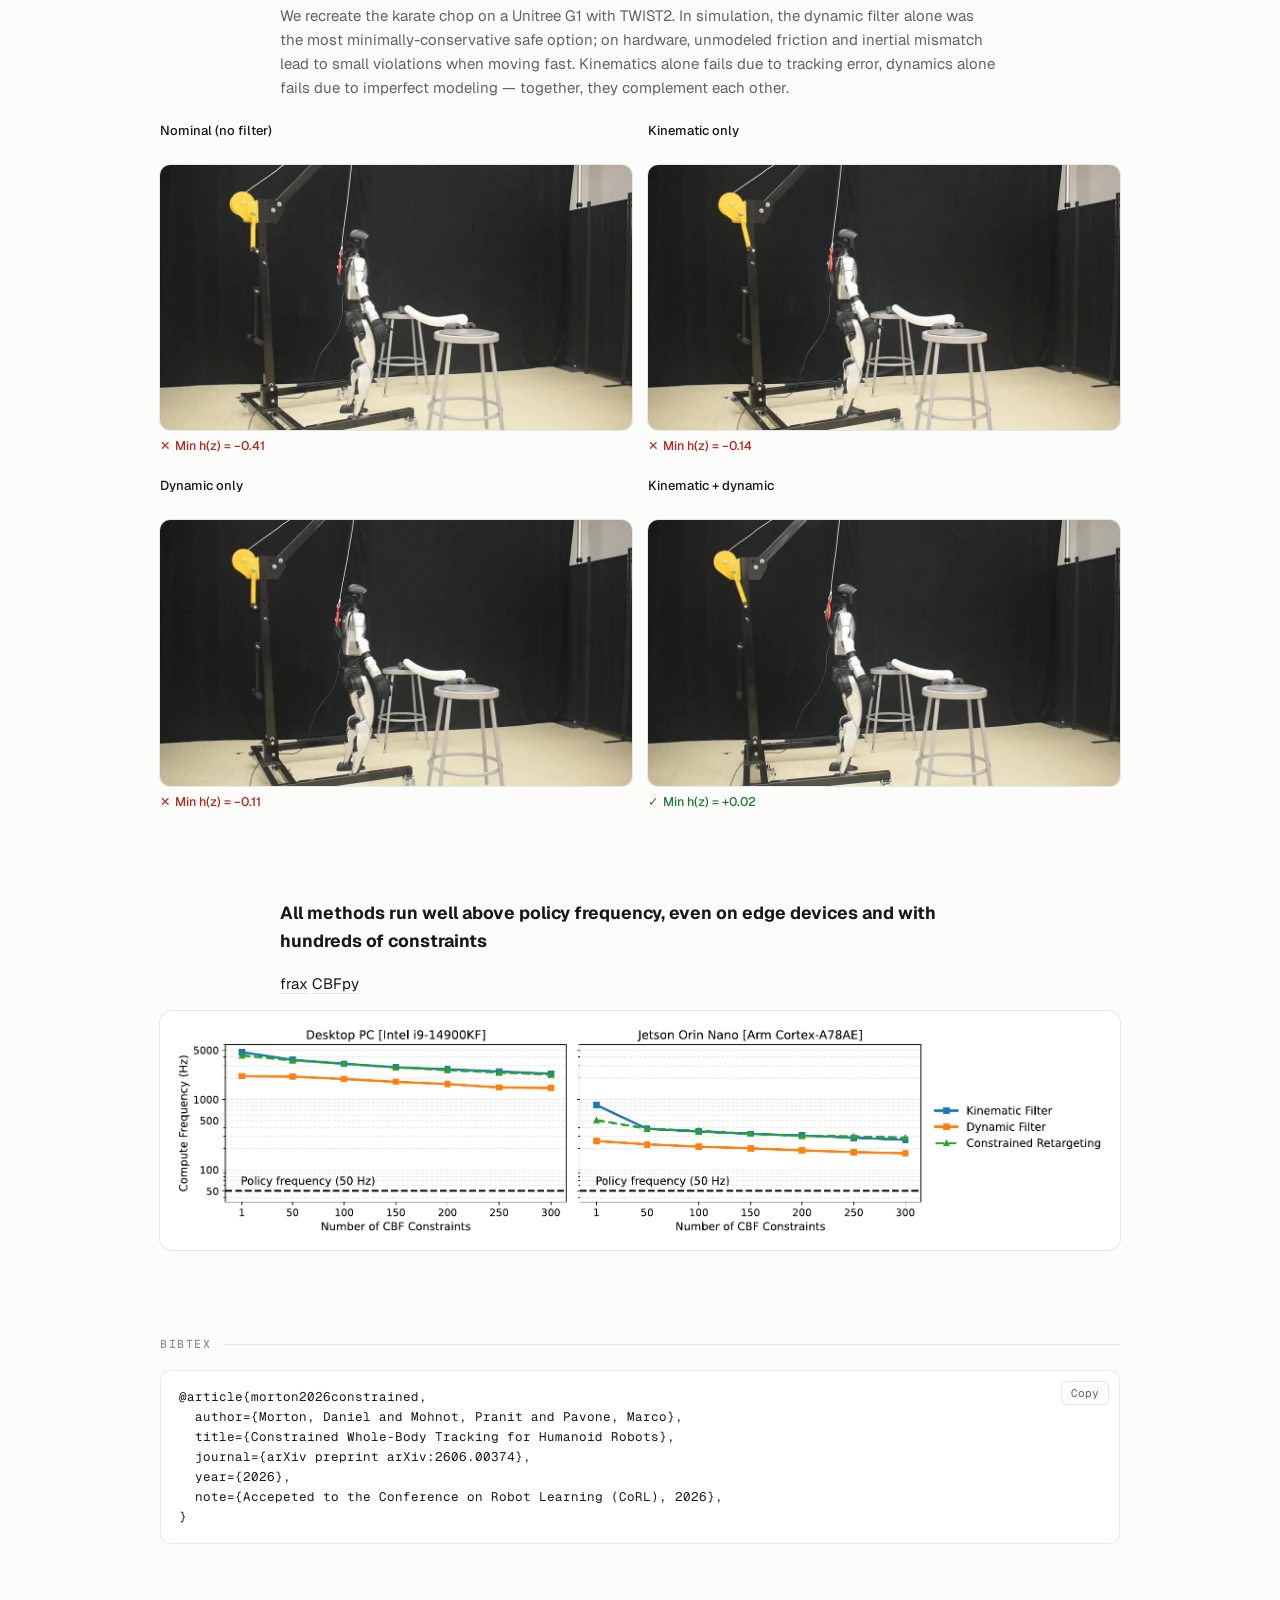
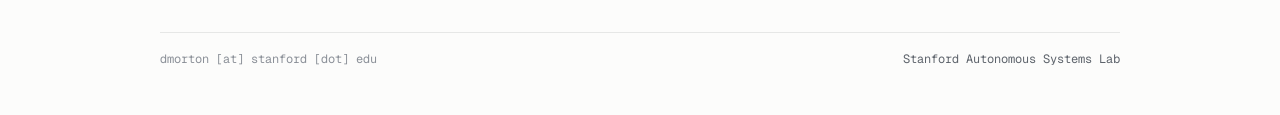
==== commit def6cc0b: "Update MJ section" ====
--- a/website/index.html
+++ b/website/index.html
@@ -221,13 +221,16 @@
     <!-- ================= Key point 2: antigravity lean ================= -->
     <section id="kp2">
       <div class="narrow">
-        <h3 class="statement">Safety filters for humanoids must account for the contact-constrained kinematics and dynamics</h3>
-        <p class="lede">
-          Michael Jackson's <em>antigravity lean</em> is impossible without specialized shoes: the center of mass leaves
-          the support polygon. Building up a contact-constrained kinematic safety filter (CoM stability + joint limit CBFs) shows why
-          each piece is needed: without contact constraints the feet leave the ground (B), a CBF on the unconstrained
-          model is violated once contact is enforced (C), and without a task-consistent objective the filter induces
-          undue motion at the boundary of safety (D).
+        <h3 class="statement">Safety filters for humanoid whole-body control must account for the contact-constrained kinematics and dynamics</h3>
+        <p class="lede">
+          For safety filters to work properly, they must have an accurate model of the kinematics (for first-order, input-level
+          filters) and dynamics (for second-order, output-level filters). Naively enforcing safety without considering the
+          contact state, though, will result in a mismatch that leads to unsafe and unexpected behavior.
+          <br><br>
+          Consider an <a href="https://www.youtube.com/watch?v=h_D3VFfhvs4&t=422s">antigravity lean</a>, which violates a center
+          of mass stability constraint. Unless we account for both the contact-constrained kinematics and a task-consistent
+          objective for this motion (E), we either get physically-implausible, unsafe, or undesired motions from the filtered
+          output (A-D).
         </p>
       </div>
 
@@ -242,7 +245,7 @@
             </div>
           </div>
           <div class="clip">
-            <div class="clip-head"><span class="letter">B</span>Add CBF constraints</div>
+            <div class="clip-head"><span class="letter">B</span>+ CBF constraints</div>
             <video width="600" height="600" poster="./static/videos/smooth_criminal/smooth_criminal_cbf_B.jpg" muted loop playsinline preload="metadata" src="./static/videos/smooth_criminal/smooth_criminal_cbf_B.mp4"></video>
             <div class="clip-foot">
               <!-- <div class="chips"><span class="chip">Dyn <b>off</b></span><span class="chip">Safety <b>kin</b></span></div> -->
@@ -250,7 +253,7 @@
             </div>
           </div>
           <div class="clip">
-            <div class="clip-head"><span class="letter">C</span>Integrate with constrained kinematics</div>
+            <div class="clip-head"><span class="letter">C</span>+ Constrained kinematic integration</div>
             <video width="600" height="600" poster="./static/videos/smooth_criminal/smooth_criminal_cbf_C.jpg" muted loop playsinline preload="metadata" src="./static/videos/smooth_criminal/smooth_criminal_cbf_C.mp4"></video>
             <div class="clip-foot">
               <!-- <div class="chips"><span class="chip">Dyn <b>off</b></span><span class="chip">Safety <b>kin</b></span></div> -->
@@ -258,7 +261,7 @@
             </div>
           </div>
           <div class="clip">
-            <div class="clip-head"><span class="letter">D</span>Constrained kinematics in the CBF</div>
+            <div class="clip-head"><span class="letter">D</span>+ Constrained kinematics in the CBF</div>
             <video width="600" height="600" poster="./static/videos/smooth_criminal/smooth_criminal_cbf_D.jpg" muted loop playsinline preload="metadata" src="./static/videos/smooth_criminal/smooth_criminal_cbf_D.mp4"></video>
             <div class="clip-foot">
               <!-- <div class="chips"><span class="chip">Dyn <b>off</b></span><span class="chip">Safety <b>kin</b></span></div> -->
@@ -266,7 +269,7 @@
             </div>
           </div>
           <div class="clip">
-            <div class="clip-head"><span class="letter">E</span>Task-consistent objective</div>
+            <div class="clip-head"><span class="letter">E</span>+ Task-consistent objective</div>
             <video width="600" height="600" poster="./static/videos/smooth_criminal/smooth_criminal_cbf_E.jpg" muted loop playsinline preload="metadata" src="./static/videos/smooth_criminal/smooth_criminal_cbf_E.mp4"></video>
             <div class="clip-foot">
               <!-- <div class="chips"><span class="chip">Dyn <b>off</b></span><span class="chip">Safety <b>kin</b></span></div> -->
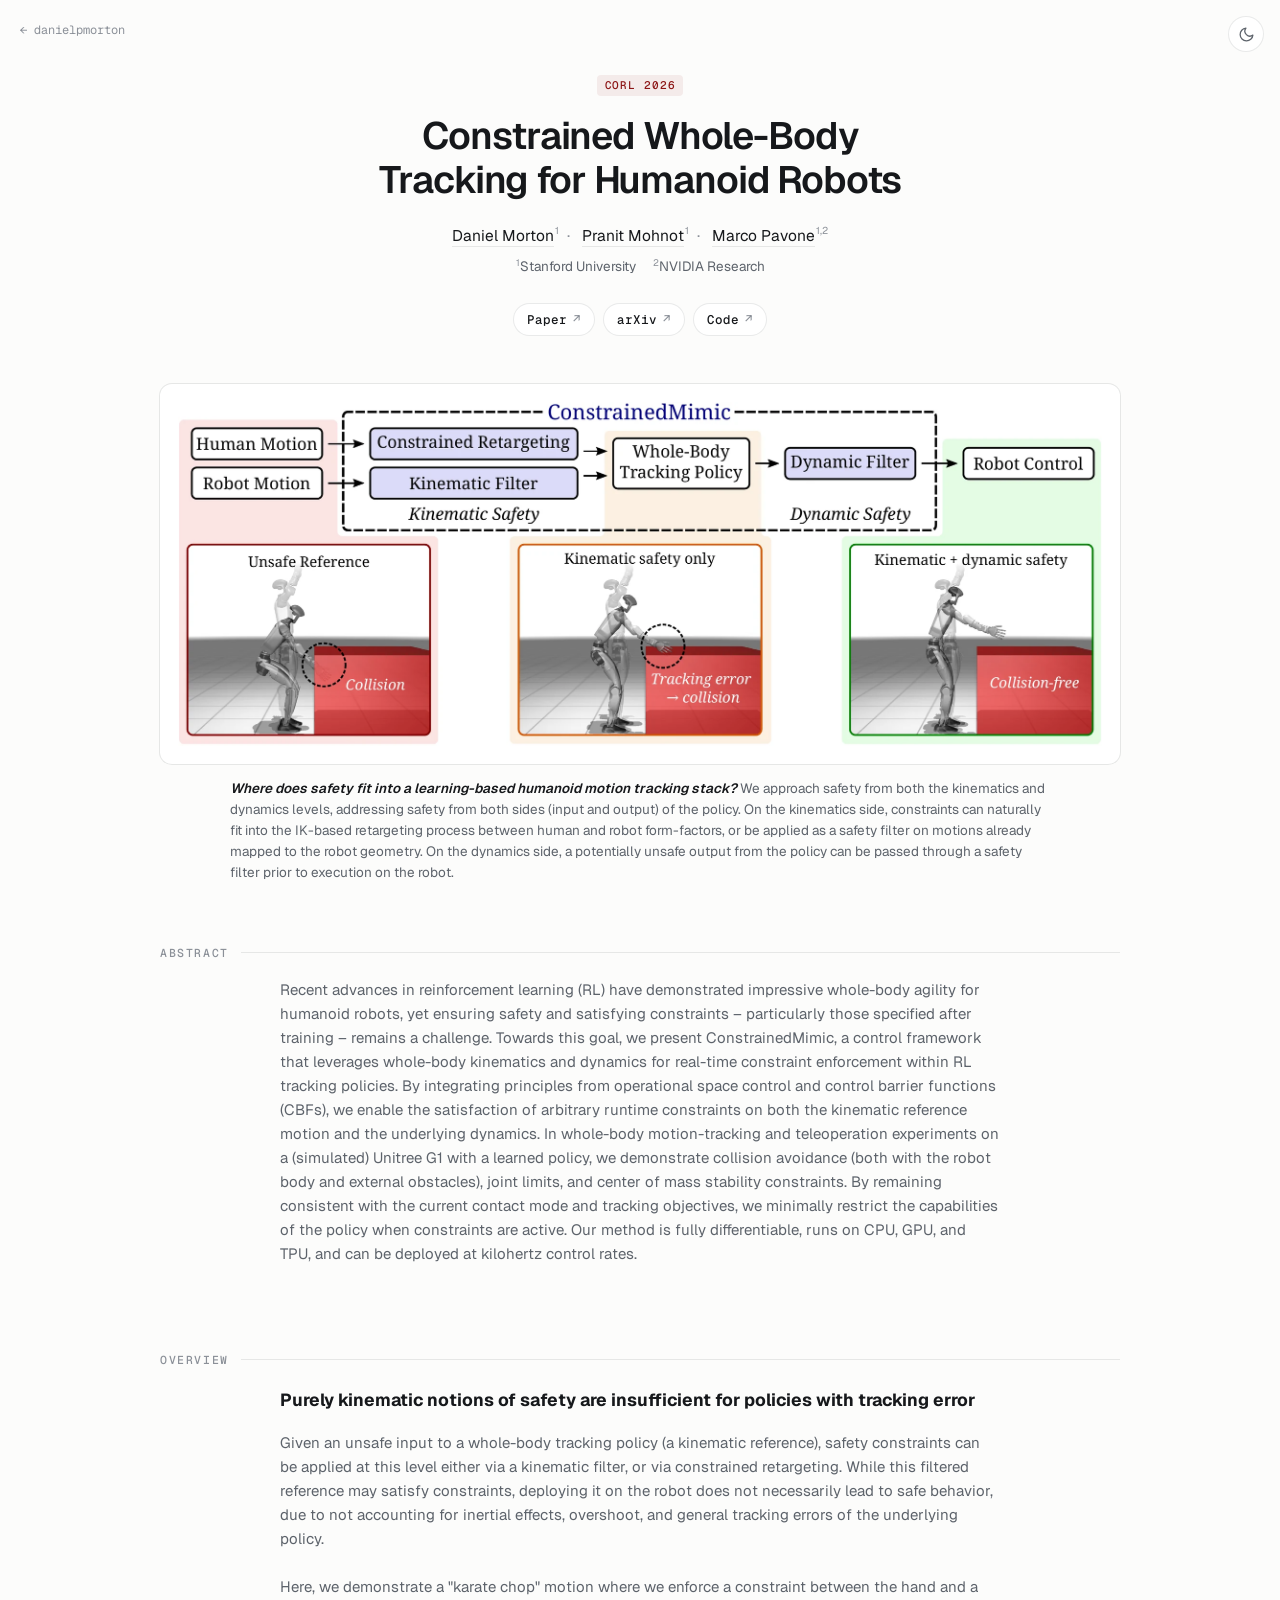
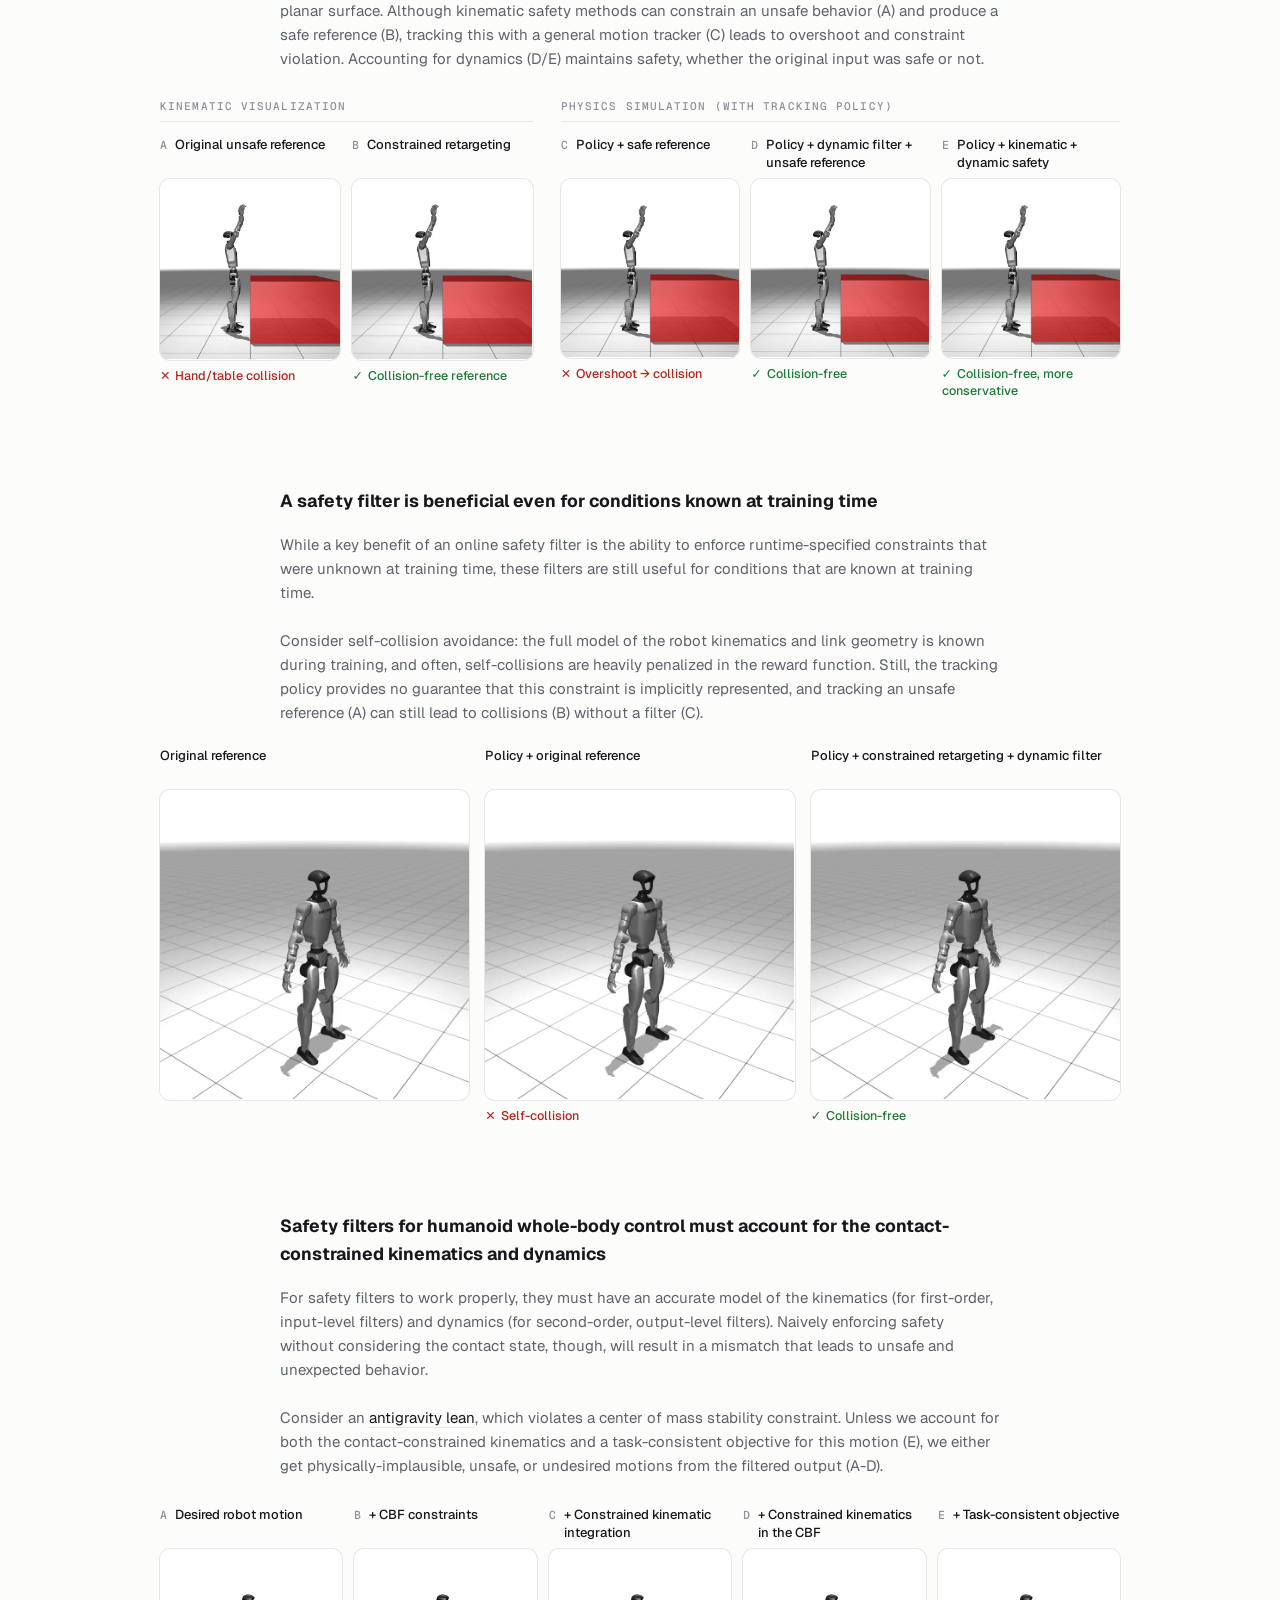
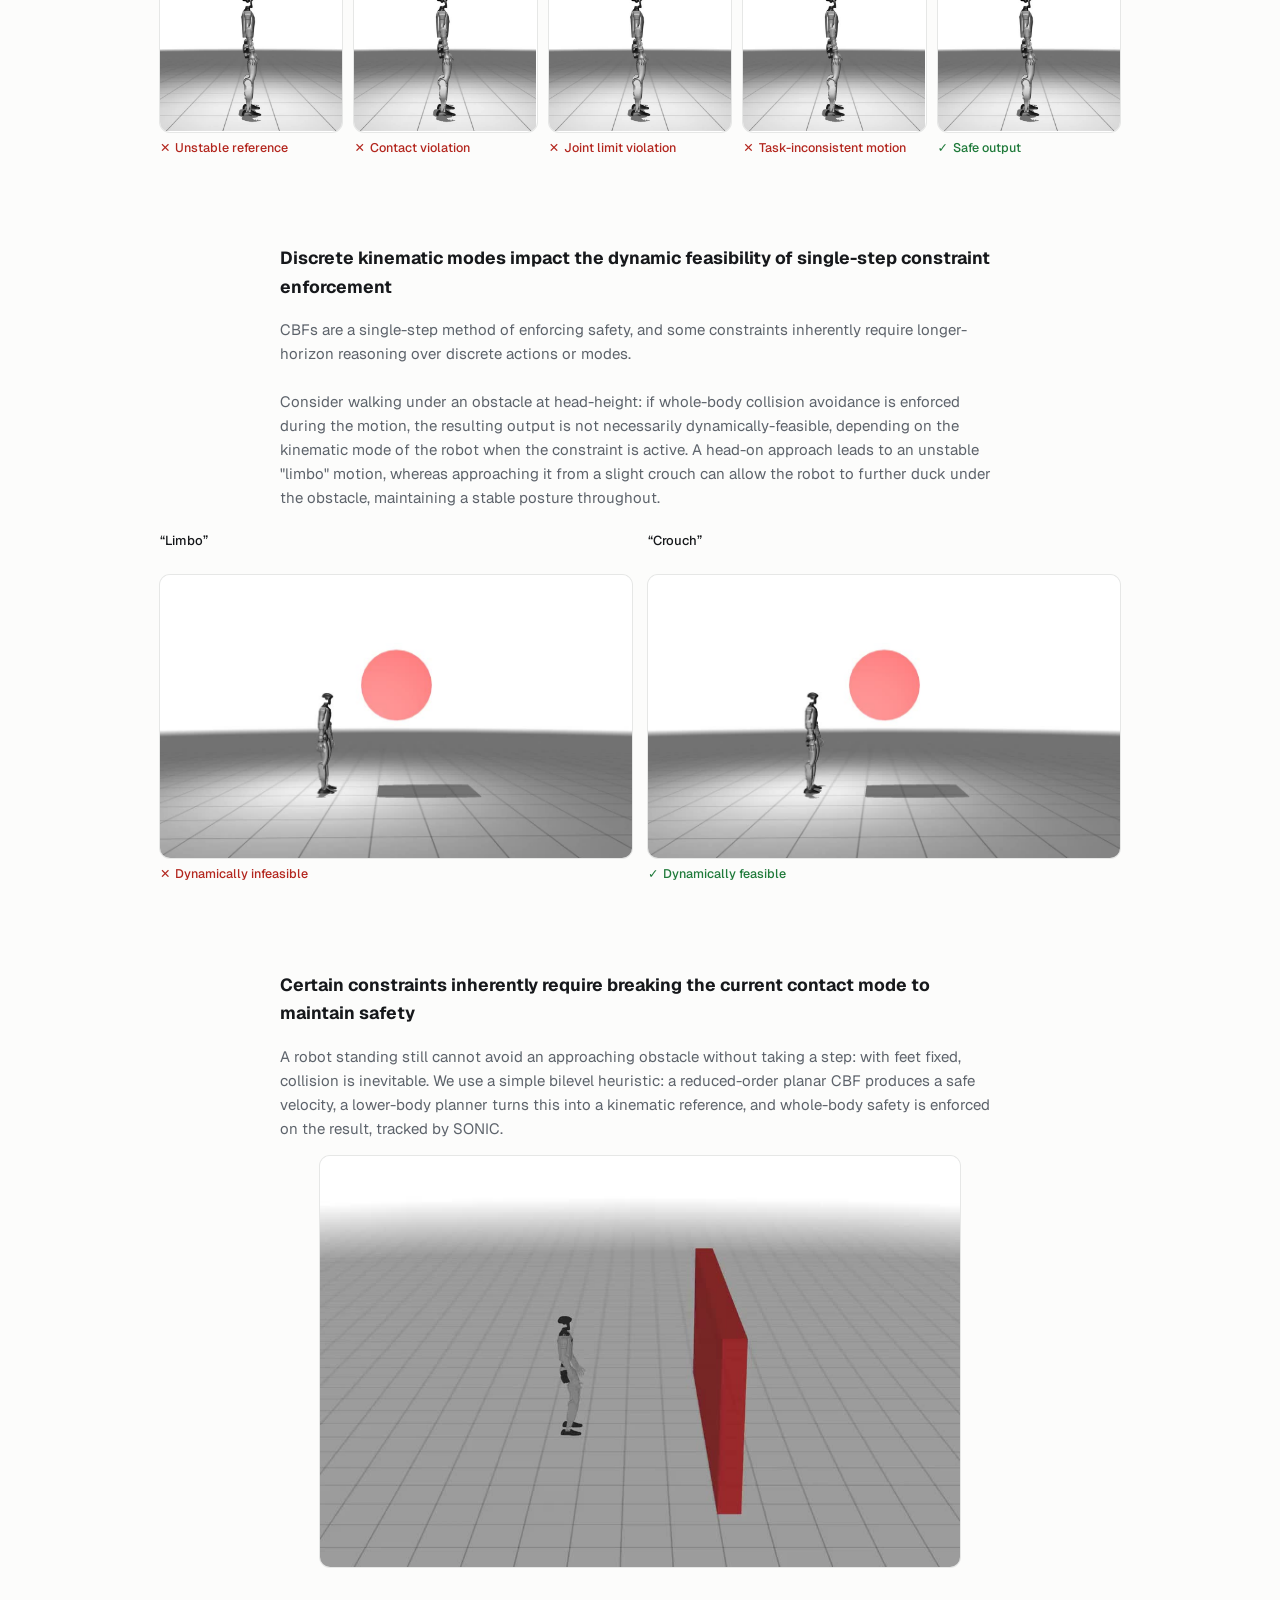
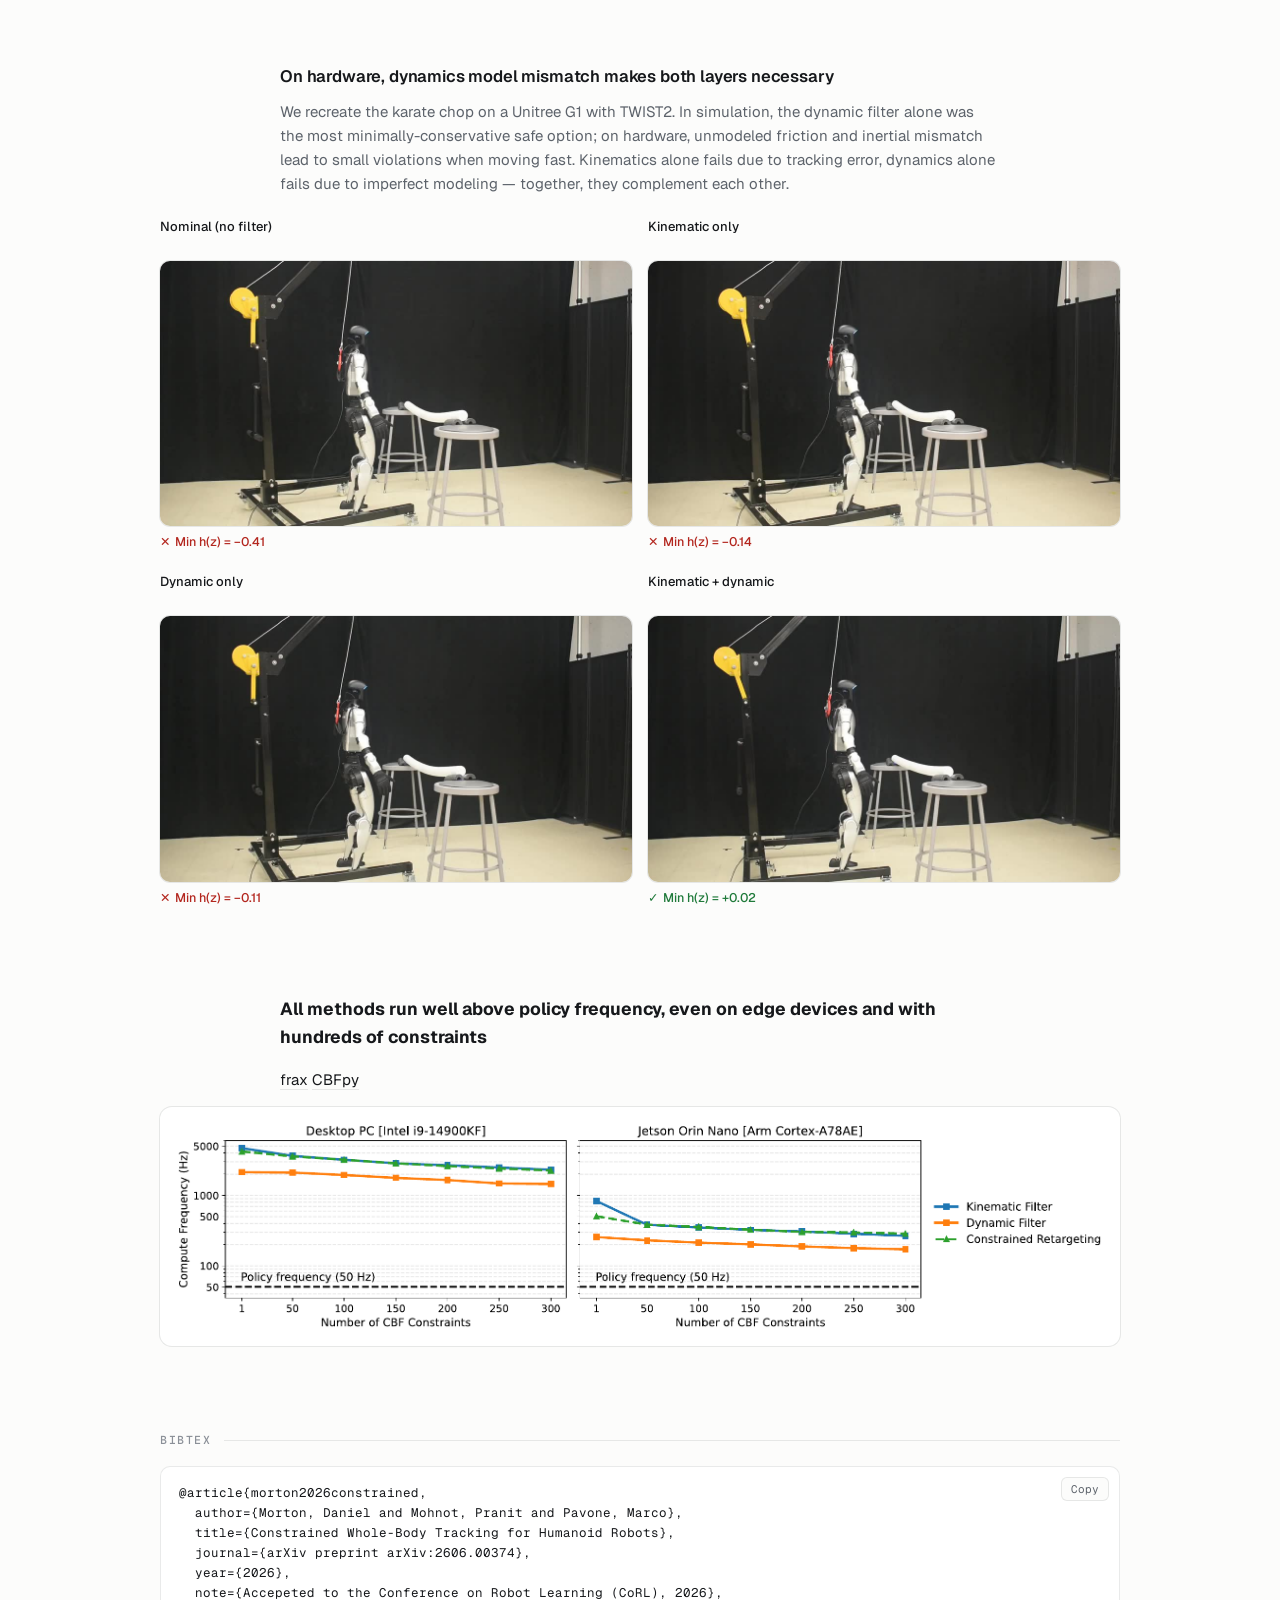
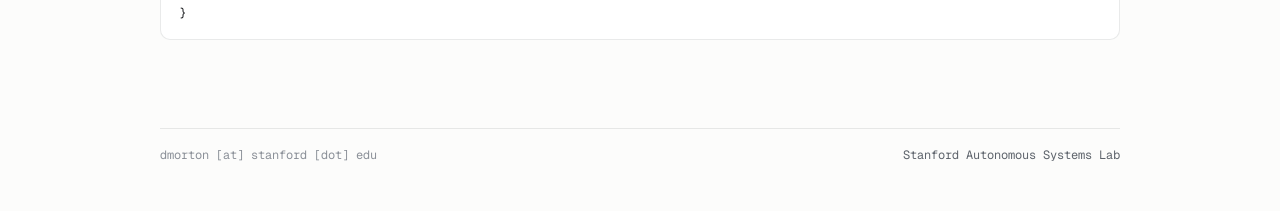
==== commit 0e45bc32: "Update limbo wording" ====
--- a/website/index.html
+++ b/website/index.html
@@ -286,10 +286,13 @@
       <div class="narrow">
         <h3 class="statement">Discrete kinematic modes impact the dynamic feasibility of single-step constraint enforcement</h3>
         <p class="lede">
-          Walking under a head-height obstacle, collision avoidance can be satisfied by bending backward
-          (&ldquo;limbo&rdquo;) or forward (&ldquo;crouch&rdquo;). Both are kinematically safe, but only one is dynamically
-          feasible. CBFs are a single-step method; choosing between modes requires longer-horizon reasoning &mdash;
-          provided by the human in teleoperation, and a target for future work in full autonomy.
+          CBFs are a single-step method of enforcing safety, and some constraints inherently require longer-horizon reasoning
+          over discrete actions or modes. 
+          <br><br>
+          Consider walking under an obstacle at head-height: if whole-body collision avoidance is enforced during the motion,
+          the resulting output is not necessarily dynamically-feasible, depending on the kinematic mode of the robot when
+          the constraint is active. A head-on approach leads to an unstable "limbo" motion, whereas approaching it from a
+          slight crouch can allow the robot to further duck under the obstacle, maintaining a stable posture throughout.
         </p>
       </div>
 
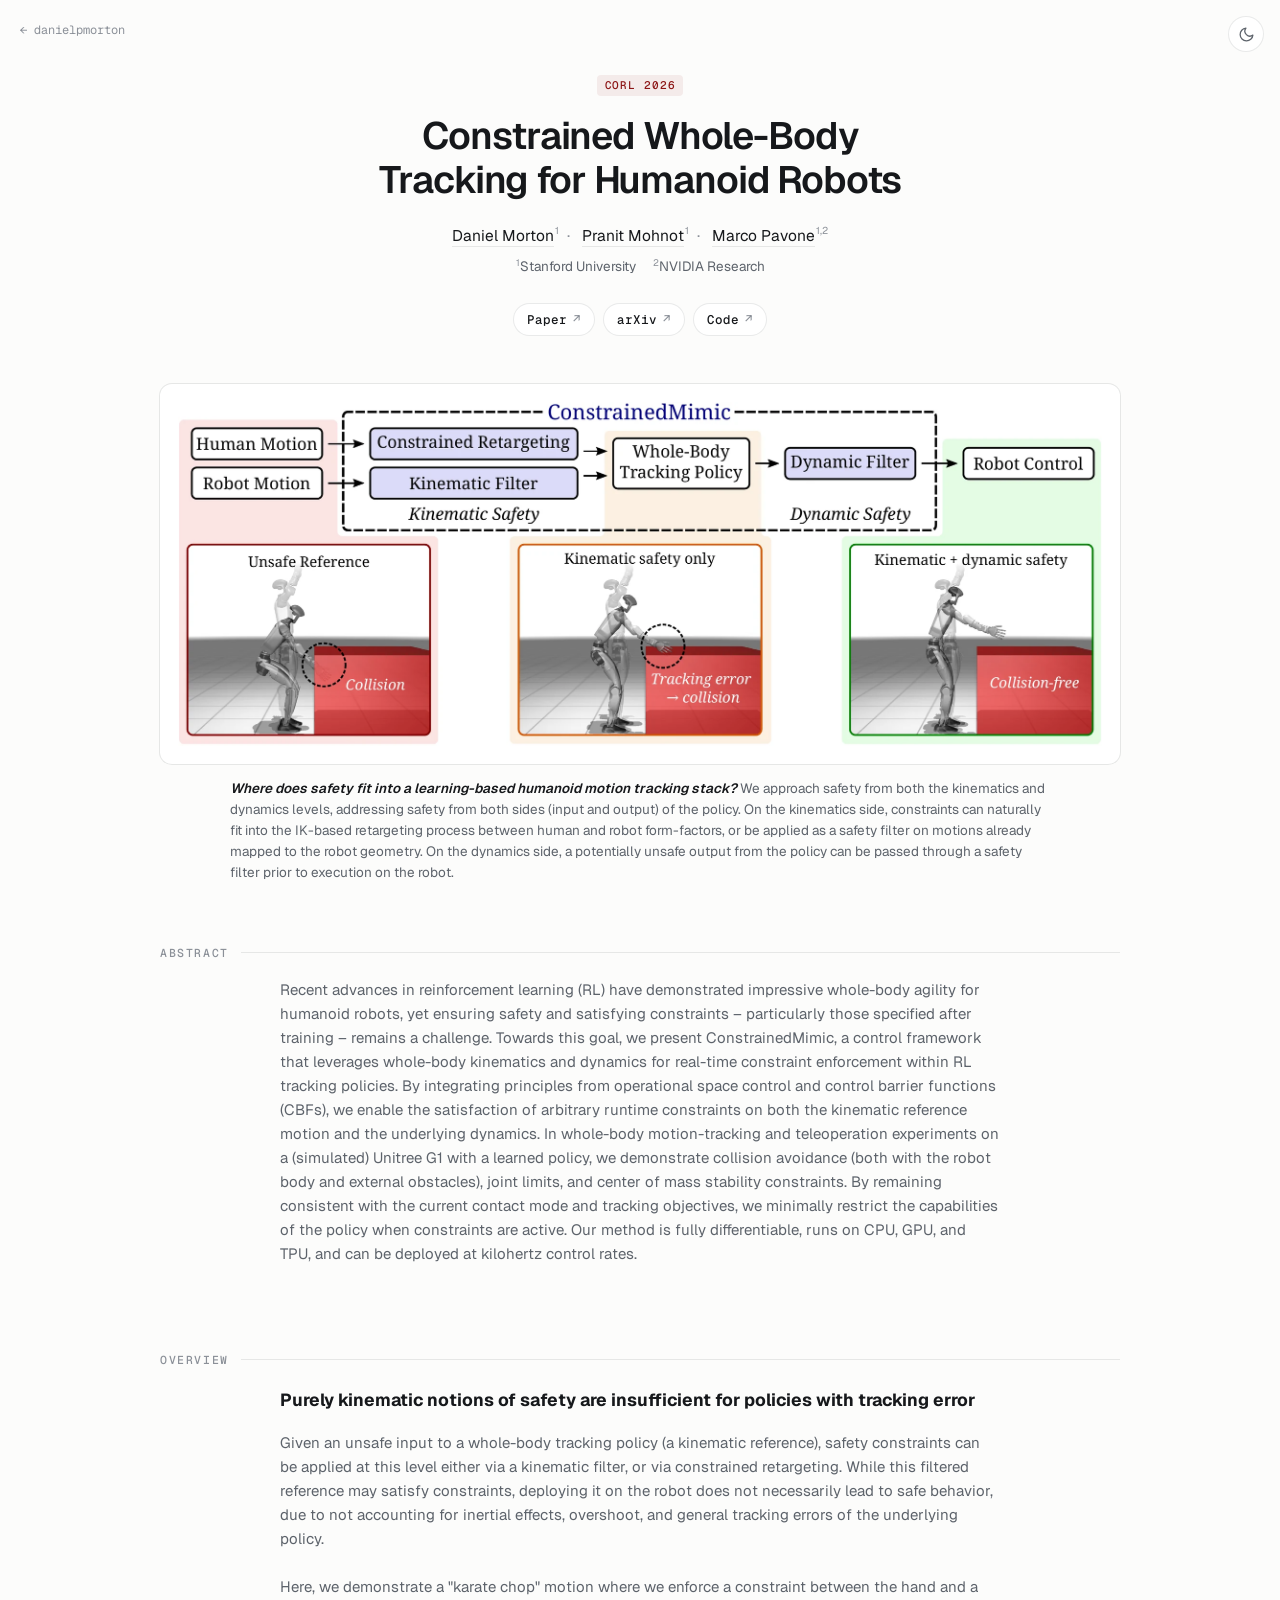
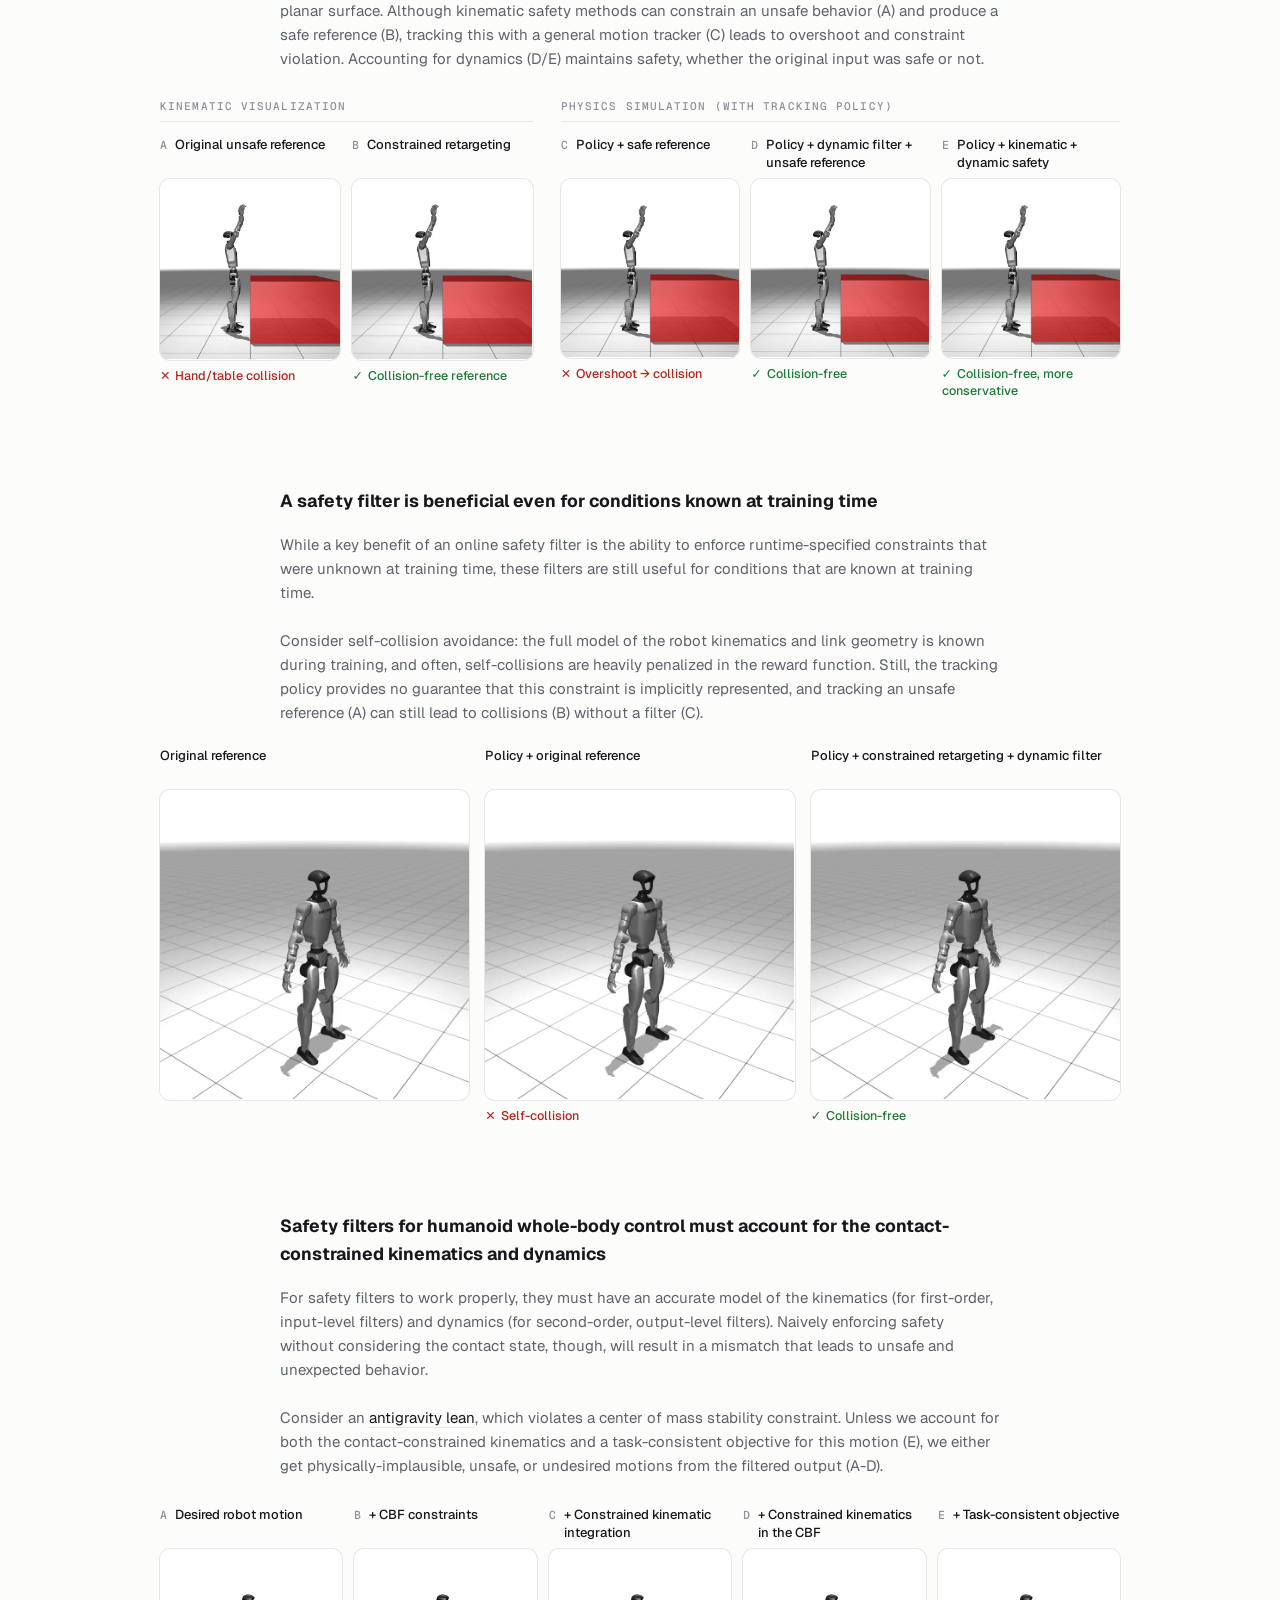
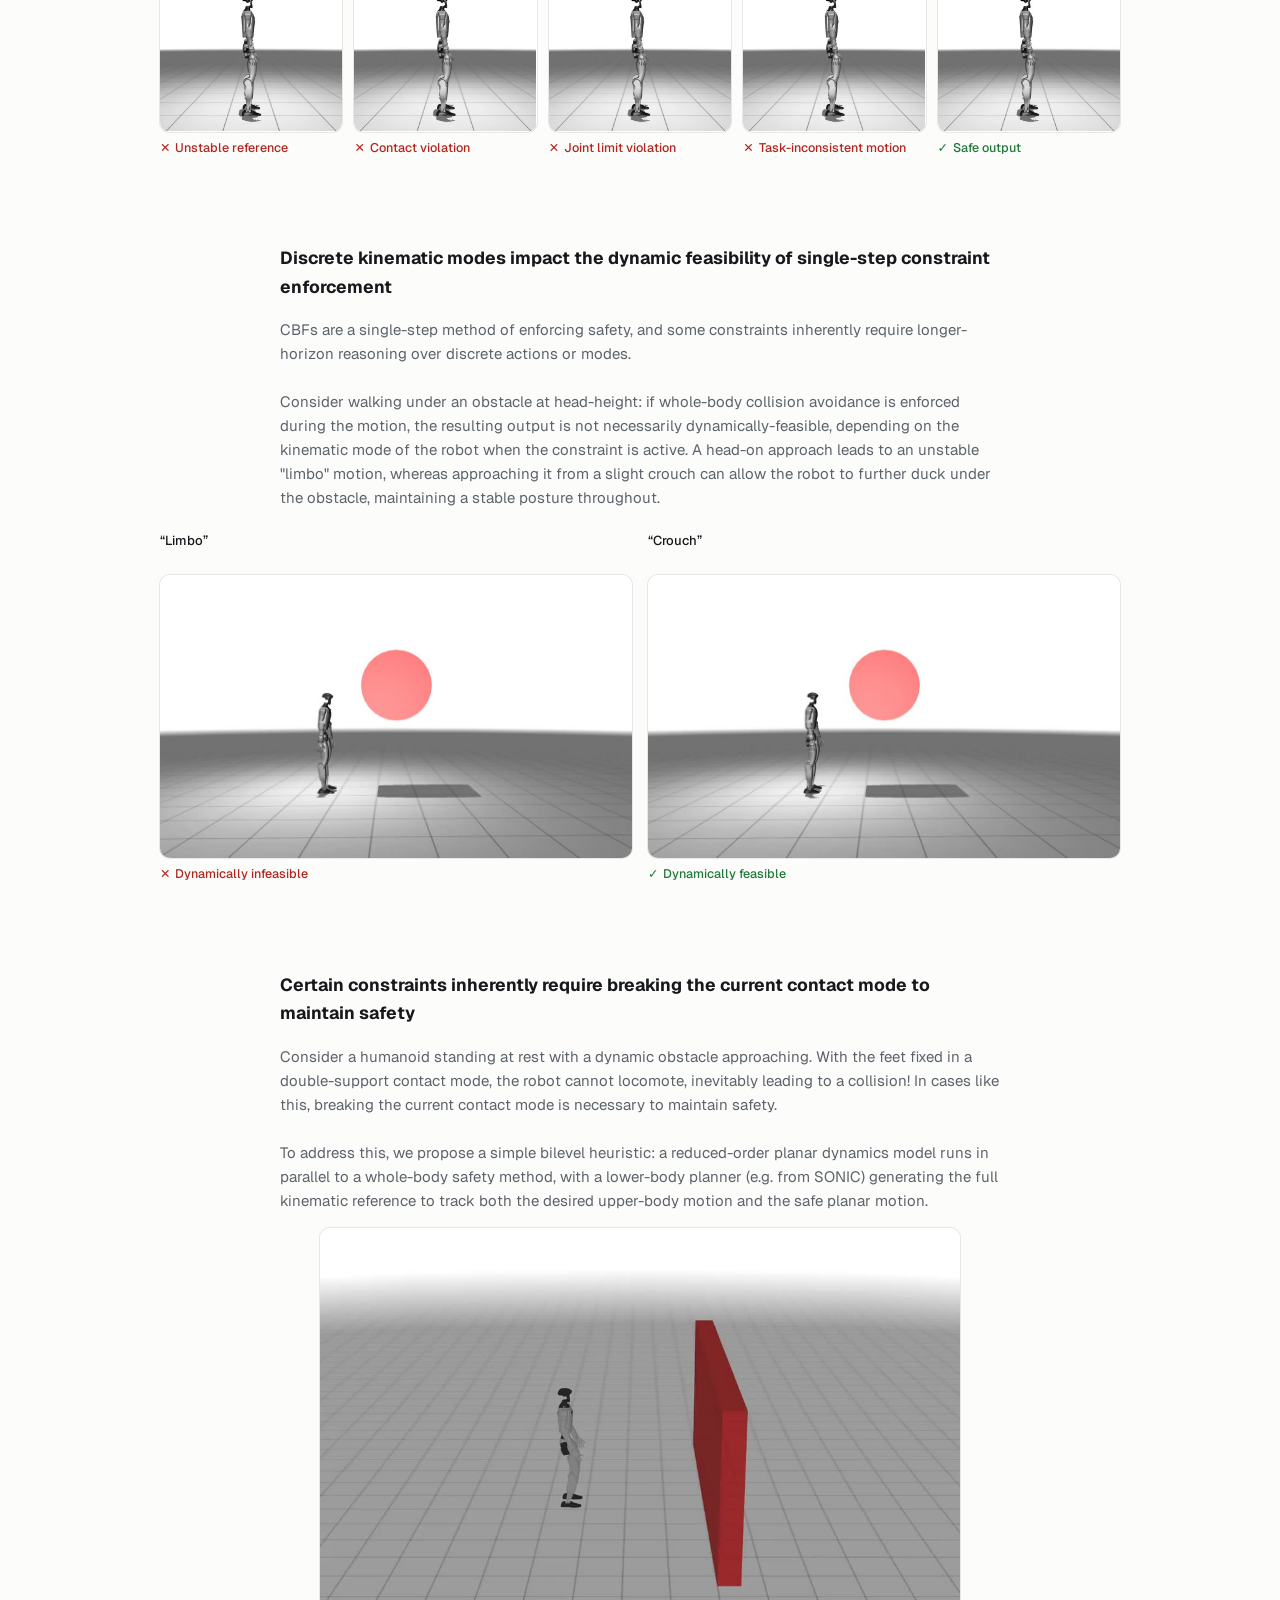
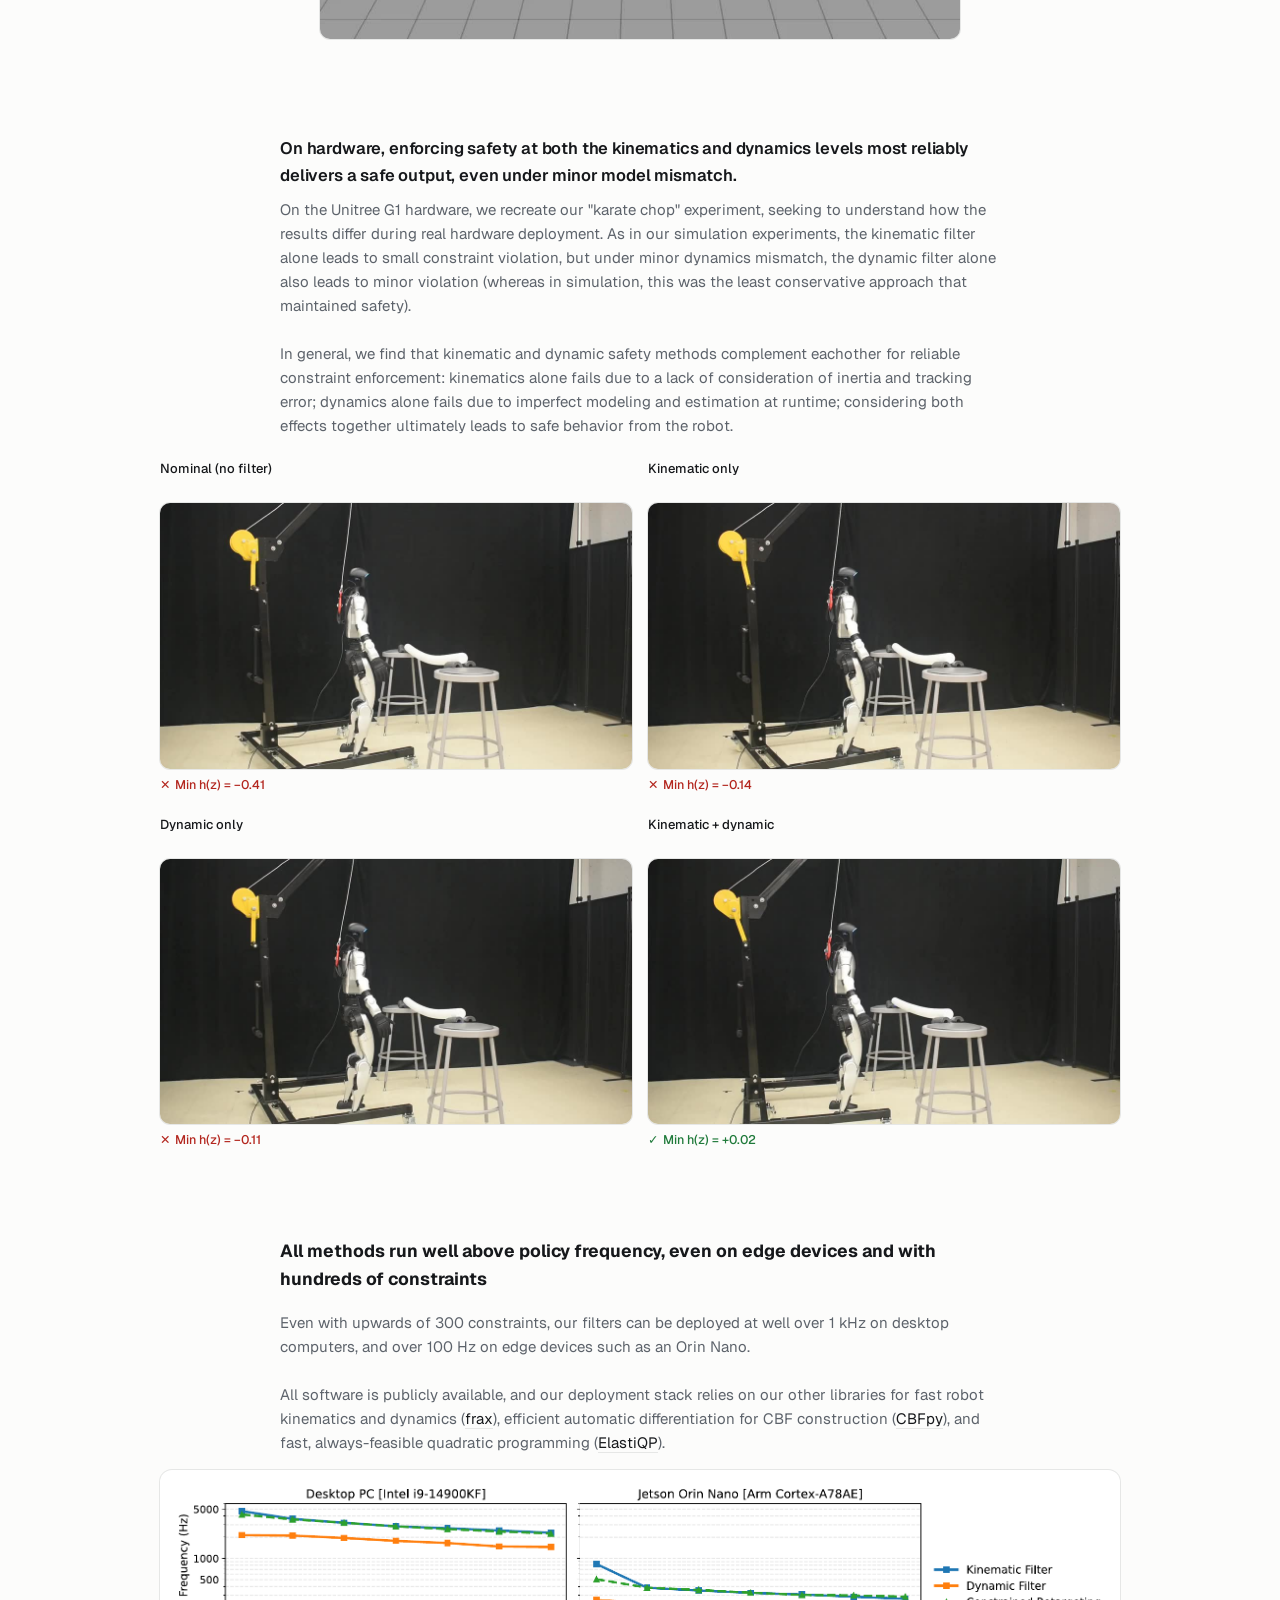
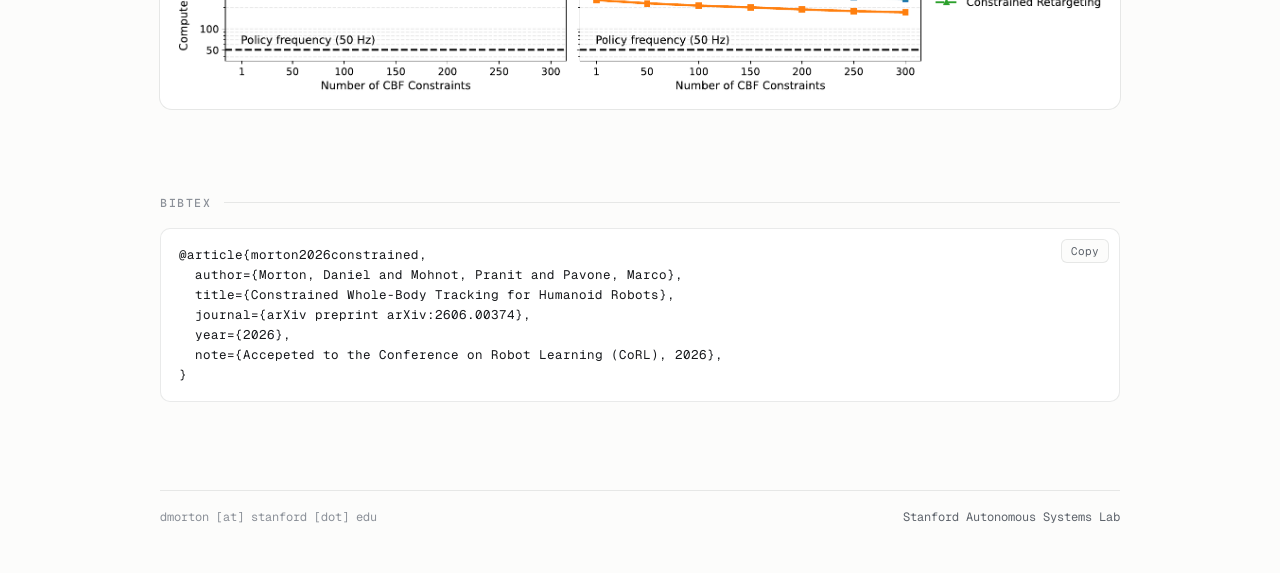
==== commit 6a14c5ef: "more wording updates" ====
--- a/website/index.html
+++ b/website/index.html
@@ -325,10 +325,13 @@
       <div class="narrow">
         <h3 class="statement">Certain constraints inherently require breaking the current contact mode to maintain safety</h3>
         <p class="lede">
-          A robot standing still cannot avoid an approaching obstacle without taking a step: with feet fixed, collision
-          is inevitable. We use a simple bilevel heuristic: a reduced-order planar CBF produces a safe velocity, a
-          lower-body planner turns this into a kinematic reference, and whole-body safety is enforced on the result,
-          tracked by SONIC.
+          Consider a humanoid standing at rest with a dynamic obstacle approaching. With the feet fixed in a double-support
+          contact mode, the robot cannot locomote, inevitably leading to a collision! In cases like this, breaking the current contact mode
+          is necessary to maintain safety.
+          <br><br>
+          To address this, we propose a simple bilevel heuristic: a reduced-order planar dynamics model runs in parallel to
+          a whole-body safety method, with a lower-body planner (e.g. from SONIC) generating the full kinematic reference
+          to track both the desired upper-body motion and the safe planar motion.
         </p>
       </div>
 
@@ -343,12 +346,16 @@
 
     <section id="hardware">
       <div class="narrow">
-        <h3 class="sub">On hardware, dynamics model mismatch makes both layers necessary</h3>
-        <p class="lede">
-          We recreate the karate chop on a Unitree G1 with TWIST2. In simulation, the dynamic filter alone was the most
-          minimally-conservative safe option; on hardware, unmodeled friction and inertial mismatch lead to small
-          violations when moving fast. Kinematics alone fails due to tracking error, dynamics alone fails due to imperfect
-          modeling &mdash; together, they complement each other.
+        <h3 class="sub">On hardware, enforcing safety at both the kinematics and dynamics levels most reliably delivers a safe output, even under minor model mismatch.</h3>
+        <p class="lede">
+          On the Unitree G1 hardware, we recreate our "karate chop" experiment, seeking to understand how the results differ
+          during real hardware deployment. As in our simulation experiments, the kinematic filter alone leads to small constraint
+          violation, but under minor dynamics mismatch, the dynamic filter alone also leads to
+          minor violation (whereas in simulation, this was the least conservative approach that maintained safety).
+          <br><br>
+          In general, we find that kinematic and dynamic safety methods complement eachother for reliable constraint enforcement:
+          kinematics alone fails due to a lack of consideration of inertia and tracking error; dynamics alone fails due to imperfect
+          modeling and estimation at runtime; considering both effects together ultimately leads to safe behavior from the robot.
         </p>
       </div>
 
@@ -380,13 +387,17 @@
     </section>
 
 
-    <!-- ================= Key point 5: timing ================= -->
-    <section id="kp5">
+    <section id="timing">
       <div class="narrow">
         <h3 class="statement">All methods run well above policy frequency, even on edge devices and with hundreds of constraints</h3>
         <p class="lede">
-           <a href="https://github.com/StanfordASL/frax">frax</a> 
-          <a href="https://github.com/danielpmorton/cbfpy">CBFpy</a>
+          Even with upwards of 300 constraints, our filters can be deployed at well over 1 kHz on desktop computers, and over 100 Hz on
+          edge devices such as an Orin Nano. 
+          <br><br>
+          All software is publicly available, and our deployment stack relies on our other libraries for fast robot kinematics and dynamics
+          (<a href="https://github.com/StanfordASL/frax">frax</a>), efficient automatic differentiation for CBF construction
+          (<a href="https://github.com/StanfordASL/cbfpy">CBFpy</a>), and fast, always-feasible quadratic programming
+          (<a href="https://github.com/StanfordASL/elastiqp">ElastiQP</a>).
         </p>
       </div>
 
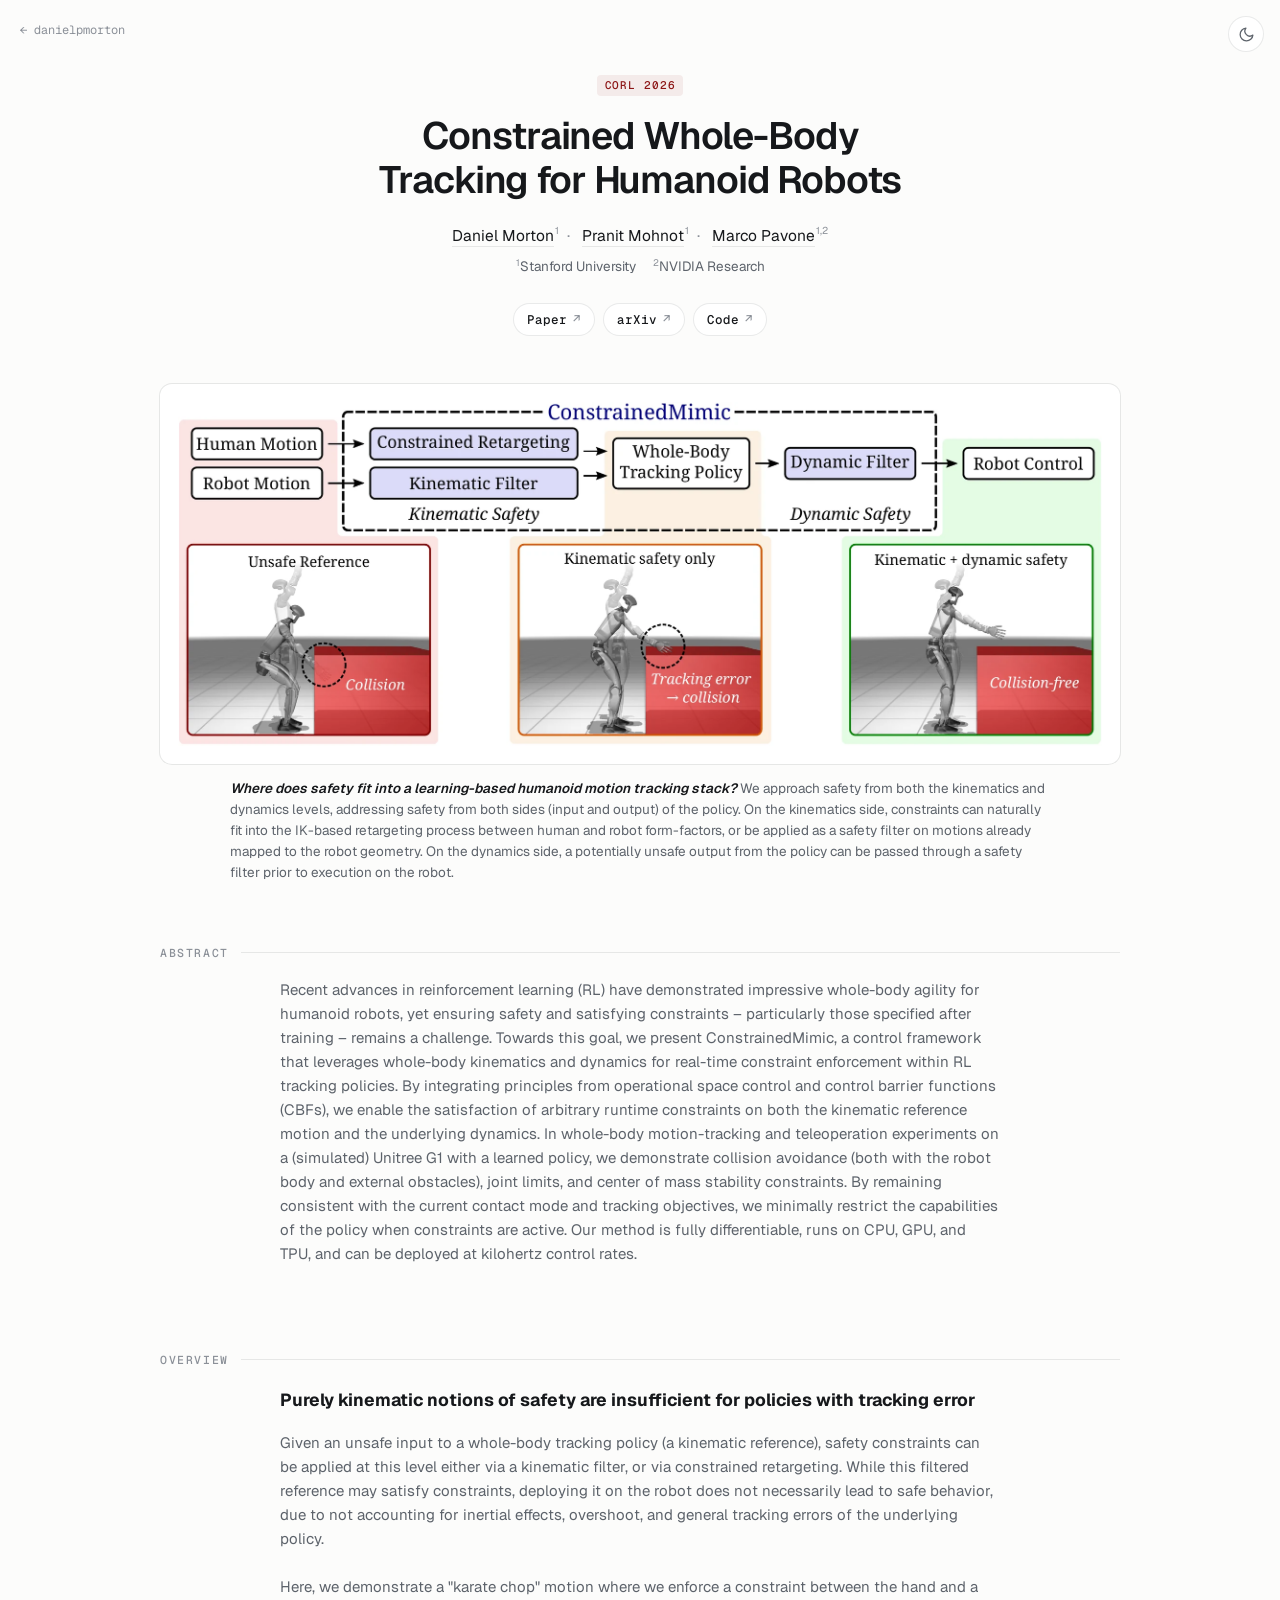
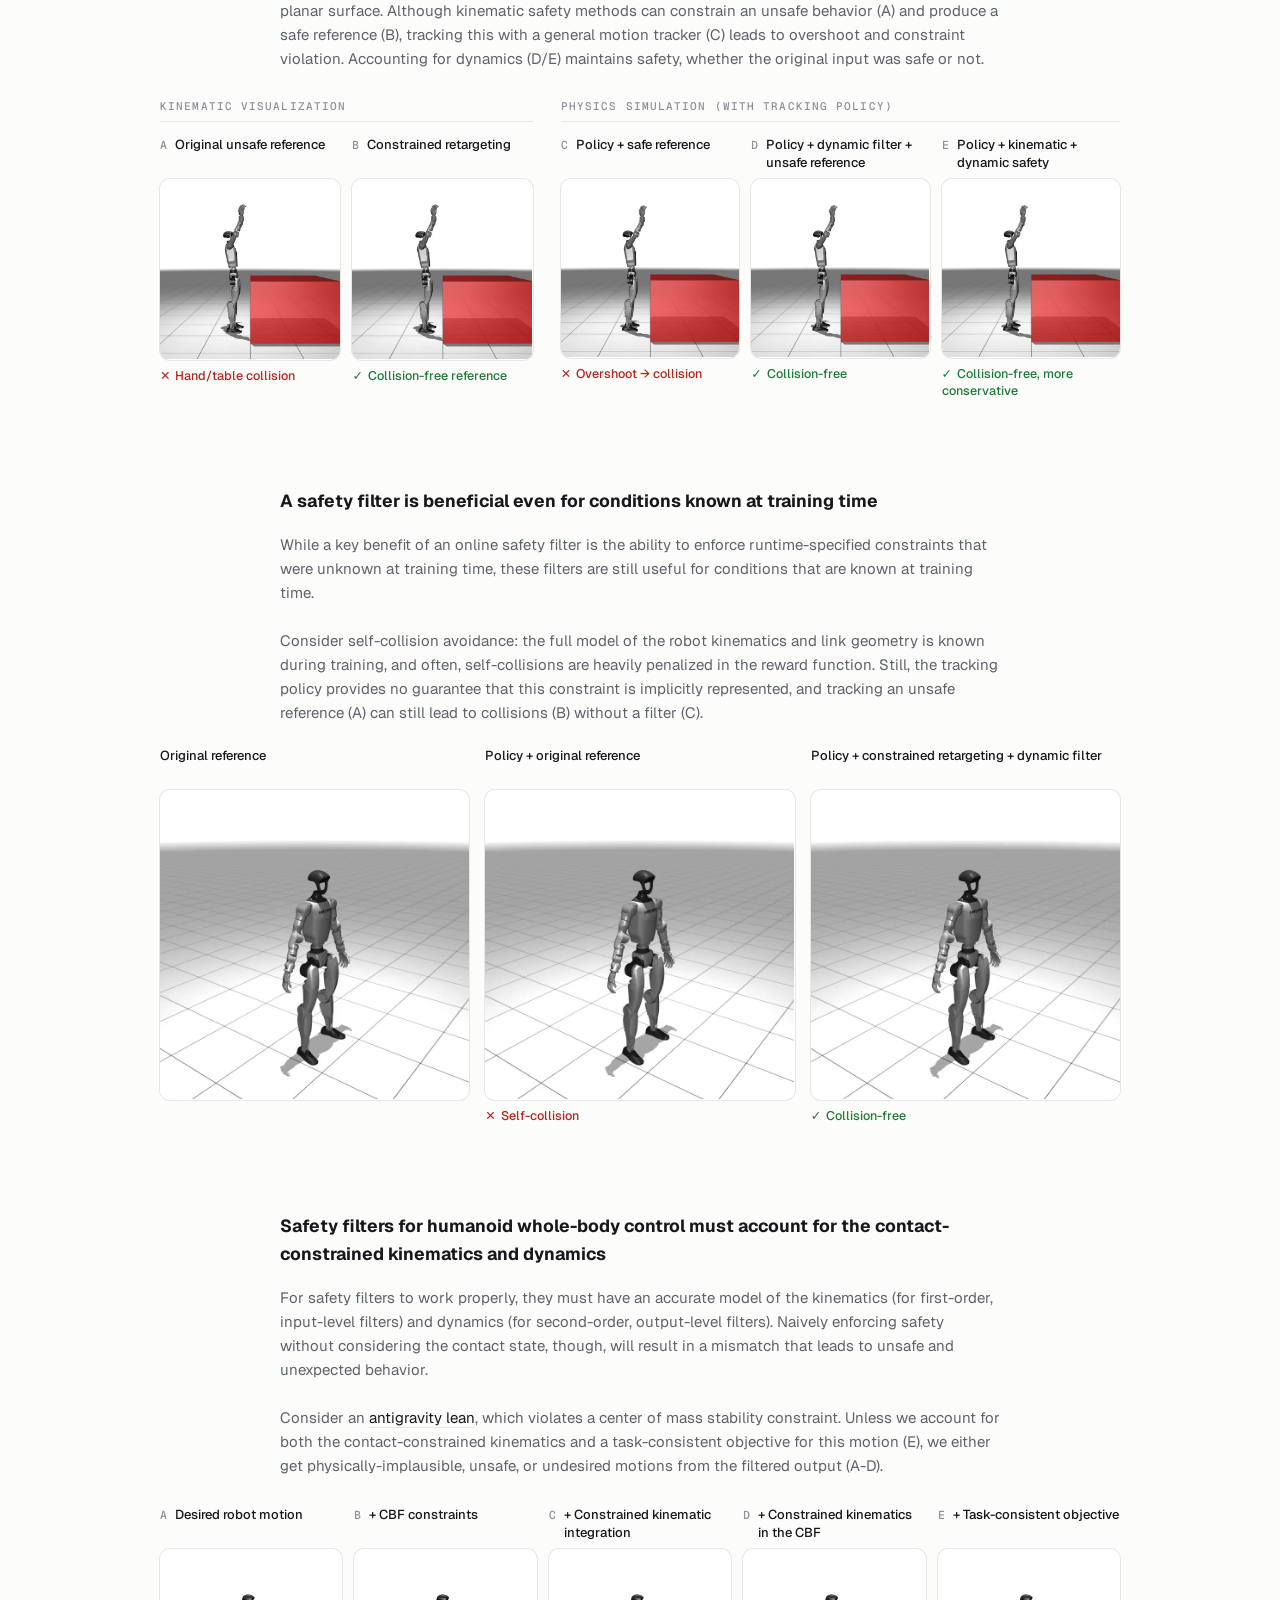
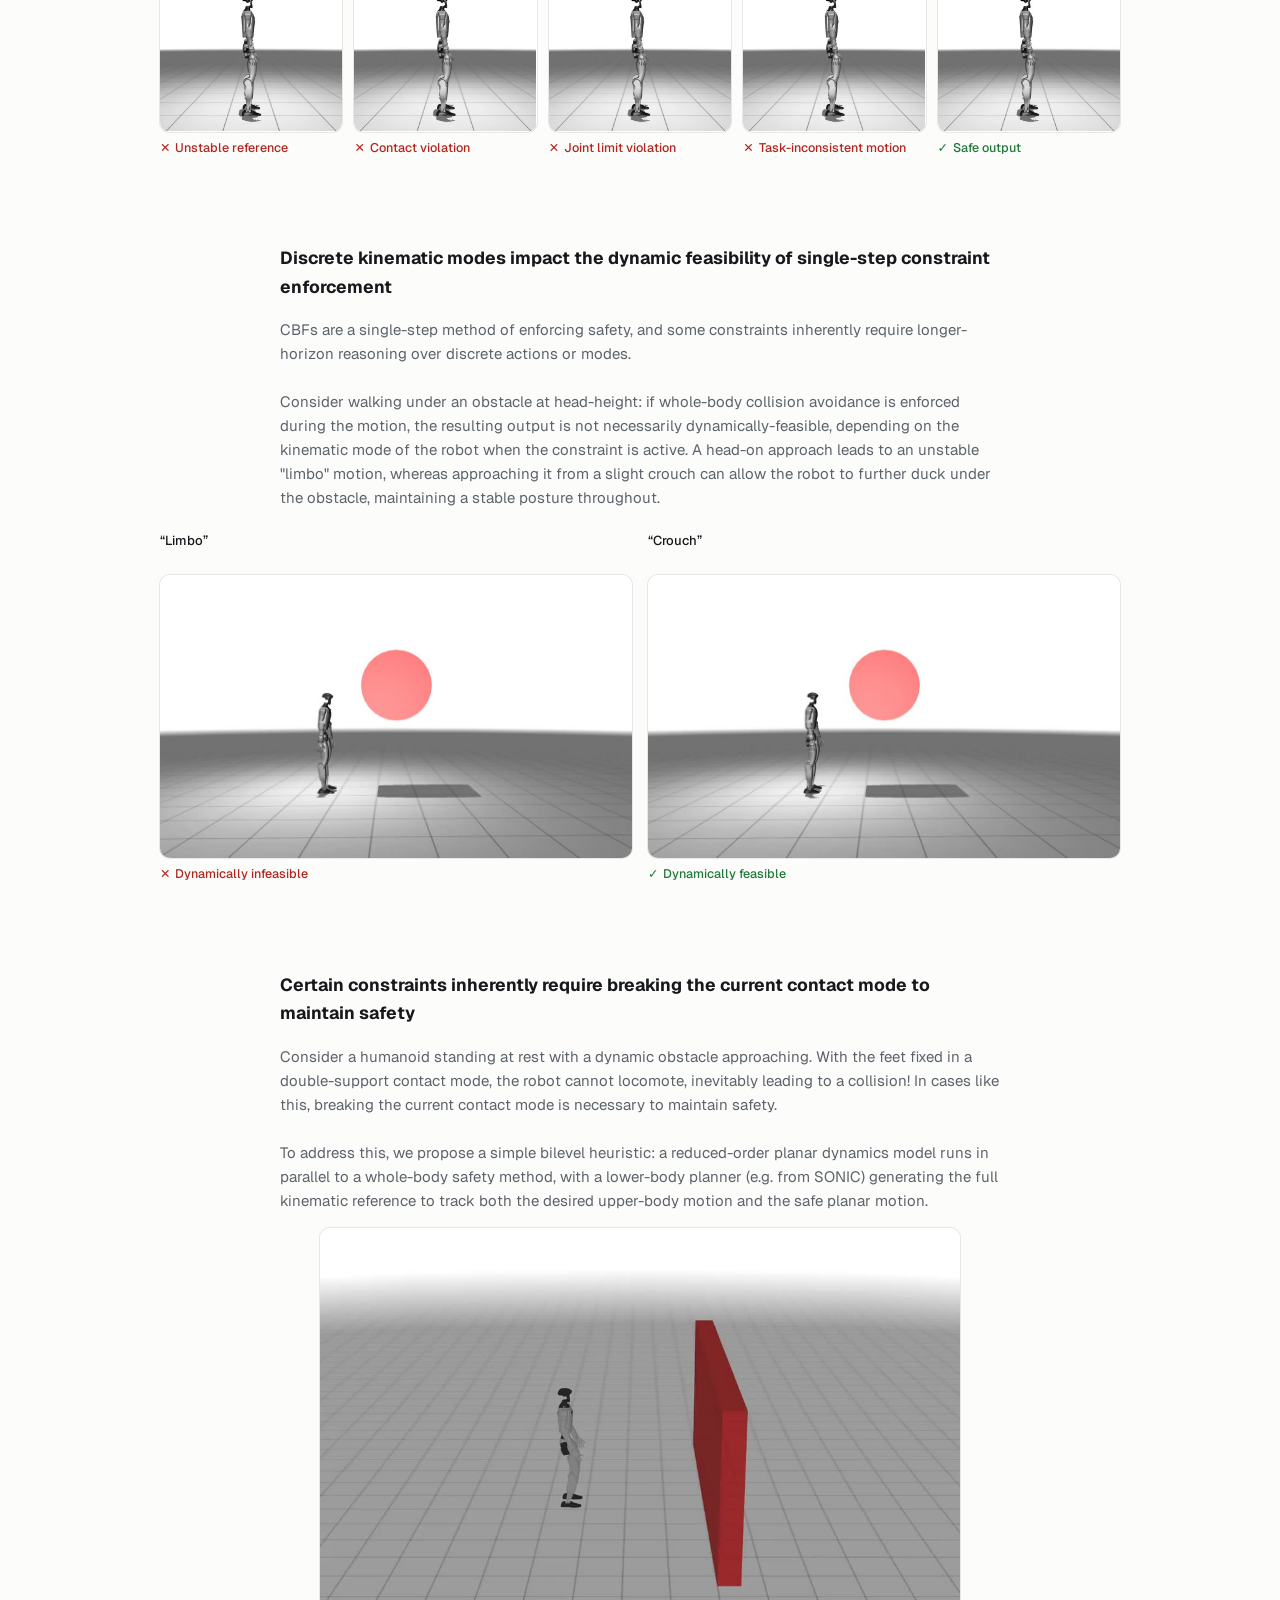
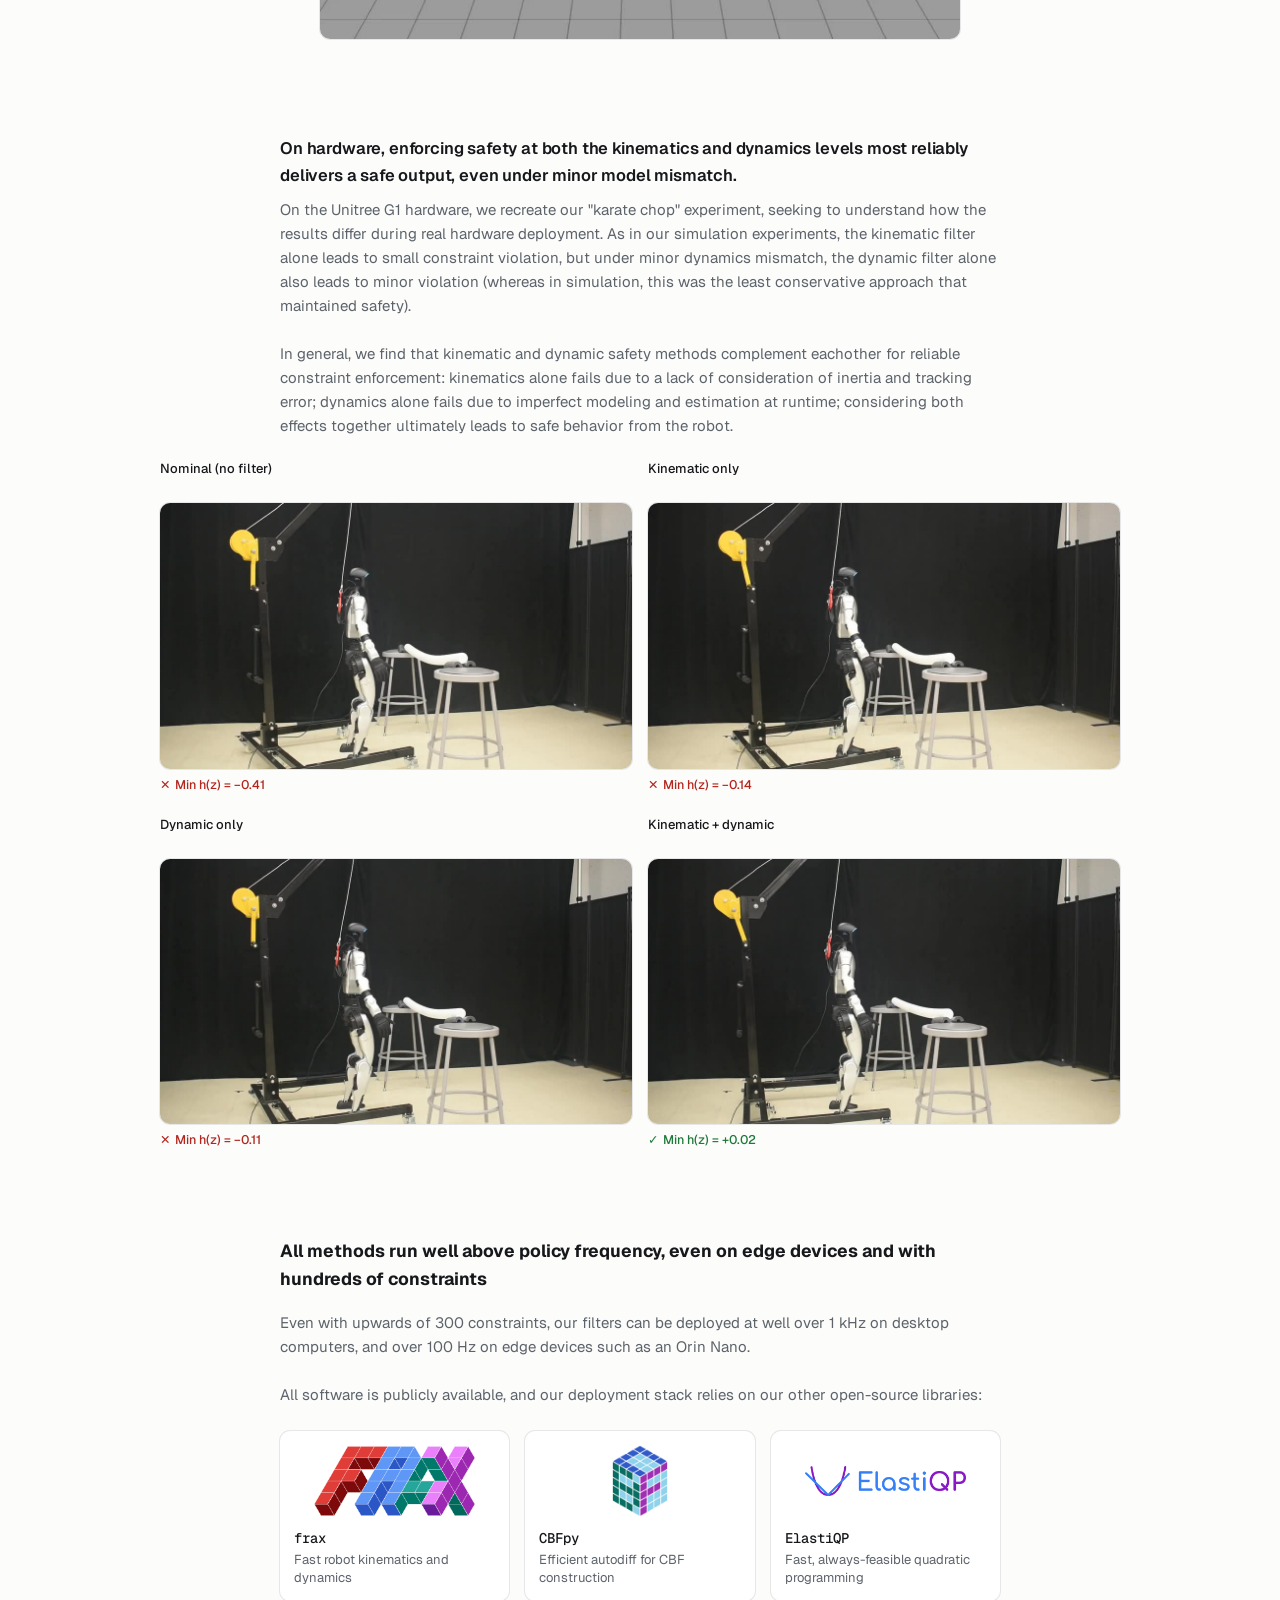
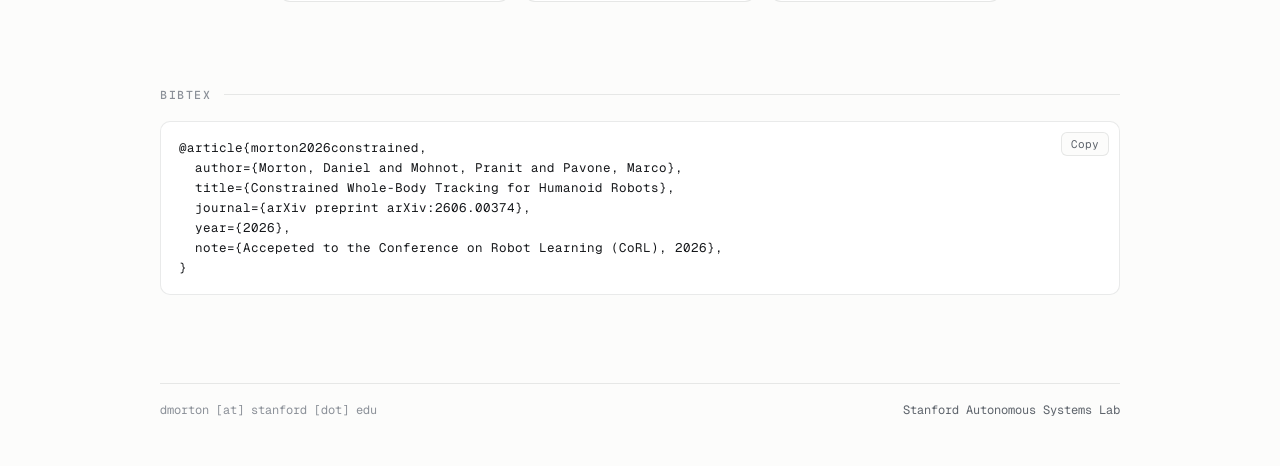
==== commit a8135e55: "Replace timing plot with software logos" ====
--- a/website/index.html
+++ b/website/index.html
@@ -394,20 +394,29 @@
           Even with upwards of 300 constraints, our filters can be deployed at well over 1 kHz on desktop computers, and over 100 Hz on
           edge devices such as an Orin Nano. 
           <br><br>
-          All software is publicly available, and our deployment stack relies on our other libraries for fast robot kinematics and dynamics
-          (<a href="https://github.com/StanfordASL/frax">frax</a>), efficient automatic differentiation for CBF construction
-          (<a href="https://github.com/StanfordASL/cbfpy">CBFpy</a>), and fast, always-feasible quadratic programming
-          (<a href="https://github.com/StanfordASL/elastiqp">ElastiQP</a>).
-        </p>
-      </div>
-
-      <figure class="figure-card">
-        <img width="1953" height="429" loading="lazy" src="./static/images/timing.png" alt="Compute frequency vs number of CBF constraints for the kinematic filter, dynamic filter, and constrained retargeting, on desktop and Jetson Orin Nano.">
-      </figure>
-      <!-- <p class="caption">Compute frequency vs. number of CBF constraints. Left: Intel i9-14900KF. Right: Jetson Orin Nano.</p> -->
-    </section>
-
-    <!-- ================= BibTeX ================= -->
+          All software is publicly available, and our deployment stack relies on our other open-source libraries:
+        </p>
+      </div>
+
+      <div class="software">
+        <a class="software-card" href="https://github.com/StanfordASL/frax">
+          <div class="software-logo"><img width="250" height="109" loading="lazy" src="./static/images/logos/frax_logo_250px.png" alt="frax logo"></div>
+          <div class="software-name">frax</div>
+          <div class="software-desc">Fast robot kinematics and dynamics</div>
+        </a>
+        <a class="software-card" href="https://github.com/StanfordASL/cbfpy">
+          <div class="software-logo"><img width="250" height="324" loading="lazy" src="./static/images/logos/cbfpy_logo.png" alt="CBFpy logo"></div>
+          <div class="software-name">CBFpy</div>
+          <div class="software-desc">Efficient autodiff for CBF construction</div>
+        </a>
+        <a class="software-card" href="https://github.com/StanfordASL/elastiqp">
+          <div class="software-logo"><img width="300" height="55" loading="lazy" src="./static/images/logos/elastiqp_logo_300px.png" alt="ElastiQP logo"></div>
+          <div class="software-name">ElastiQP</div>
+          <div class="software-desc">Fast, always-feasible quadratic programming</div>
+        </a>
+      </div>
+    </section>
+
     <section id="bibtex">
       <h2 class="eyebrow">BibTeX</h2>
       <pre><button class="copy" type="button">Copy</button><code>@article{morton2026constrained,
--- a/website/static/css/index.css
+++ b/website/static/css/index.css
@@ -281,6 +281,38 @@
 }
 .figure-card img { width: 100%; height: auto; }
 
+/* Software cards: small logo tiles linking to the supporting libraries. */
+.software {
+  display: grid;
+  grid-template-columns: repeat(3, 1fr);
+  gap: 16px;
+  max-width: 720px;
+  margin: 24px auto 32px;
+}
+.software-card {
+  display: flex;
+  flex-direction: column;
+  gap: 4px;
+  padding: 14px;
+  border-radius: 10px;
+  background: var(--surface);
+  box-shadow: 0 0 0 1px var(--line);
+  color: var(--fg);
+  text-decoration: none;
+  transition: box-shadow 0.15s;
+}
+.software-card:hover { box-shadow: 0 0 0 1px var(--accent); }
+.software-logo {
+  height: 72px;
+  display: flex;
+  align-items: center;
+  justify-content: center;
+  margin-bottom: 8px;
+}
+.software-logo img { max-width: 80%; max-height: 100%; width: auto; height: auto; }
+.software-name { font: 500 14px var(--font-mono); }
+.software-desc { font-size: 13px; color: var(--muted); line-height: 1.4; }
+
 figcaption, .caption {
   margin-top: 10px;
   font-size: 13.5px;
@@ -454,4 +486,8 @@
   section { margin-top: 64px; }
   .grid.cols-3, .grid.cols-4, .grid.cols-5 { grid-template-columns: repeat(2, 1fr); }
   .home-link { display: none; }
-}
+  .software { grid-template-columns: 1fr; gap: 10px; }
+  .software-card { display: grid; grid-template-columns: 96px 1fr; column-gap: 14px; align-items: center; }
+  .software-logo { grid-row: span 2; height: 48px; margin-bottom: 0; }
+  .software-logo img { max-width: 100%; }
+}
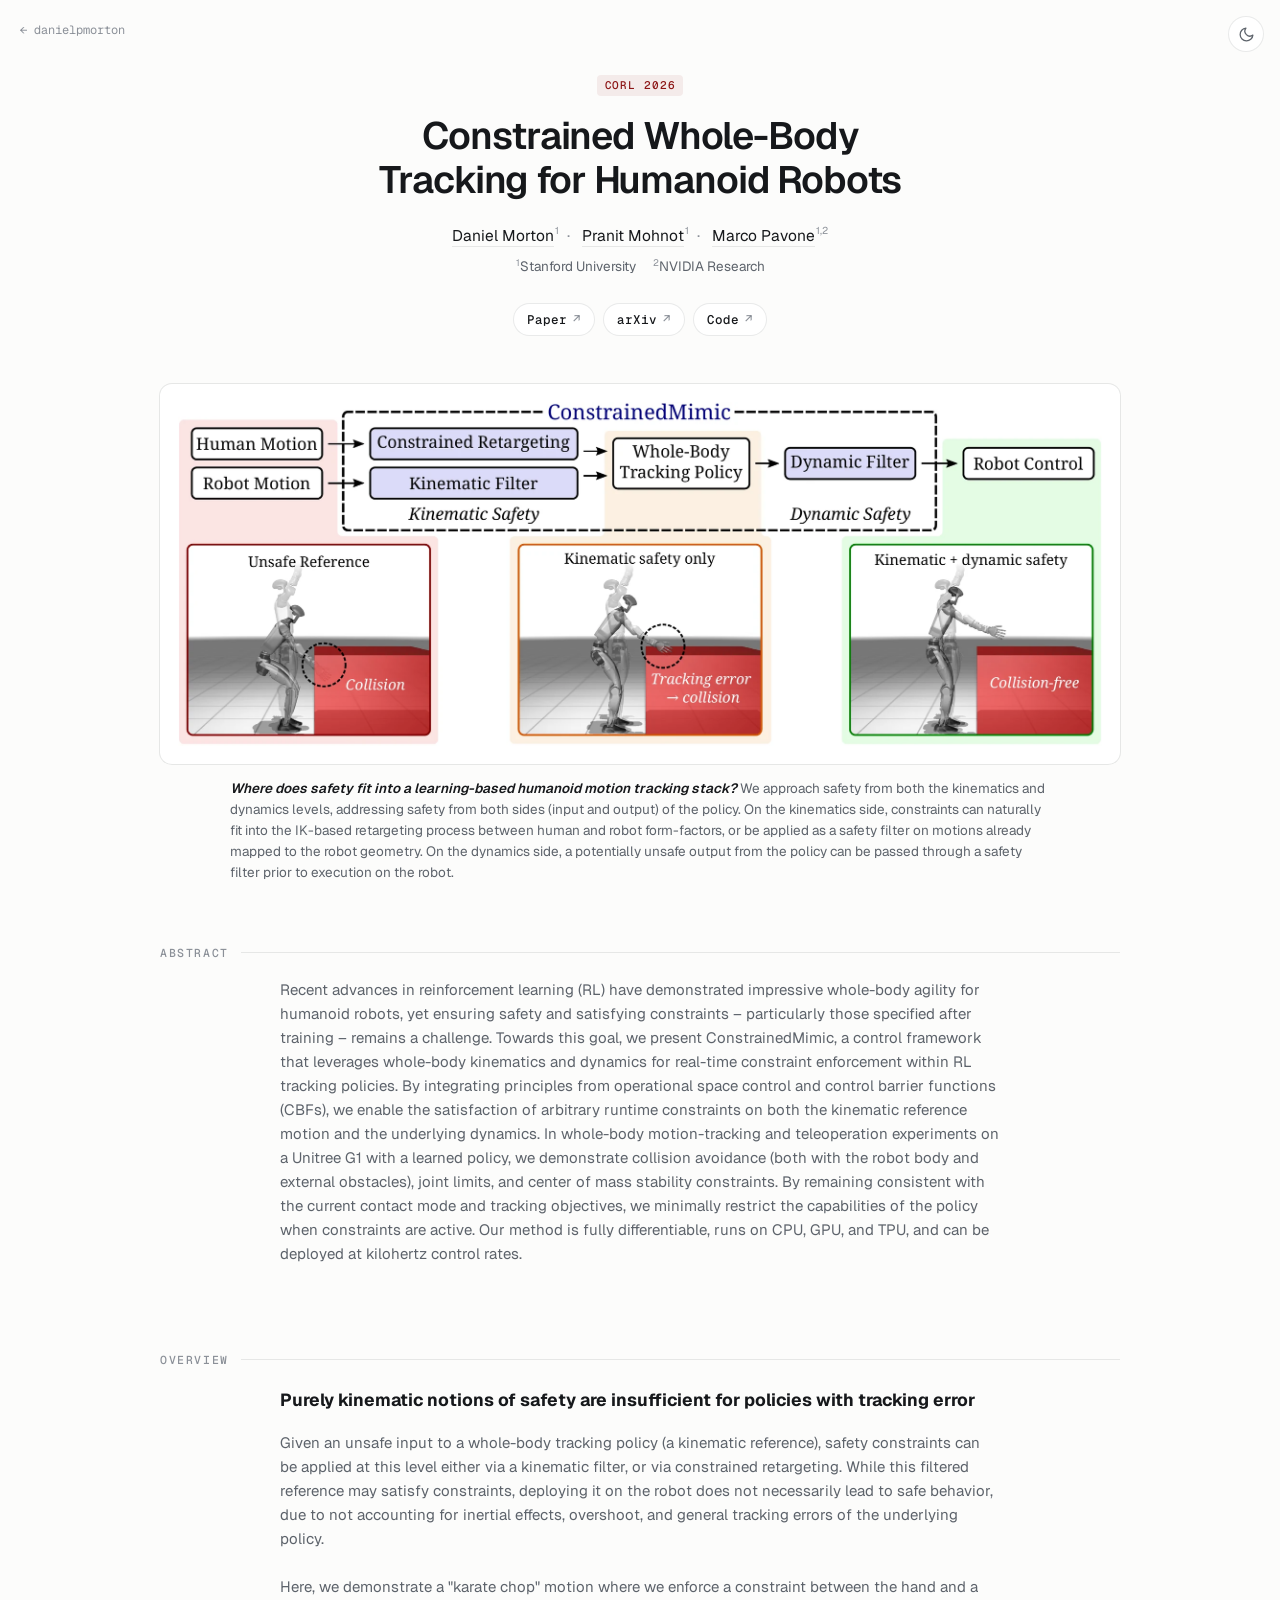
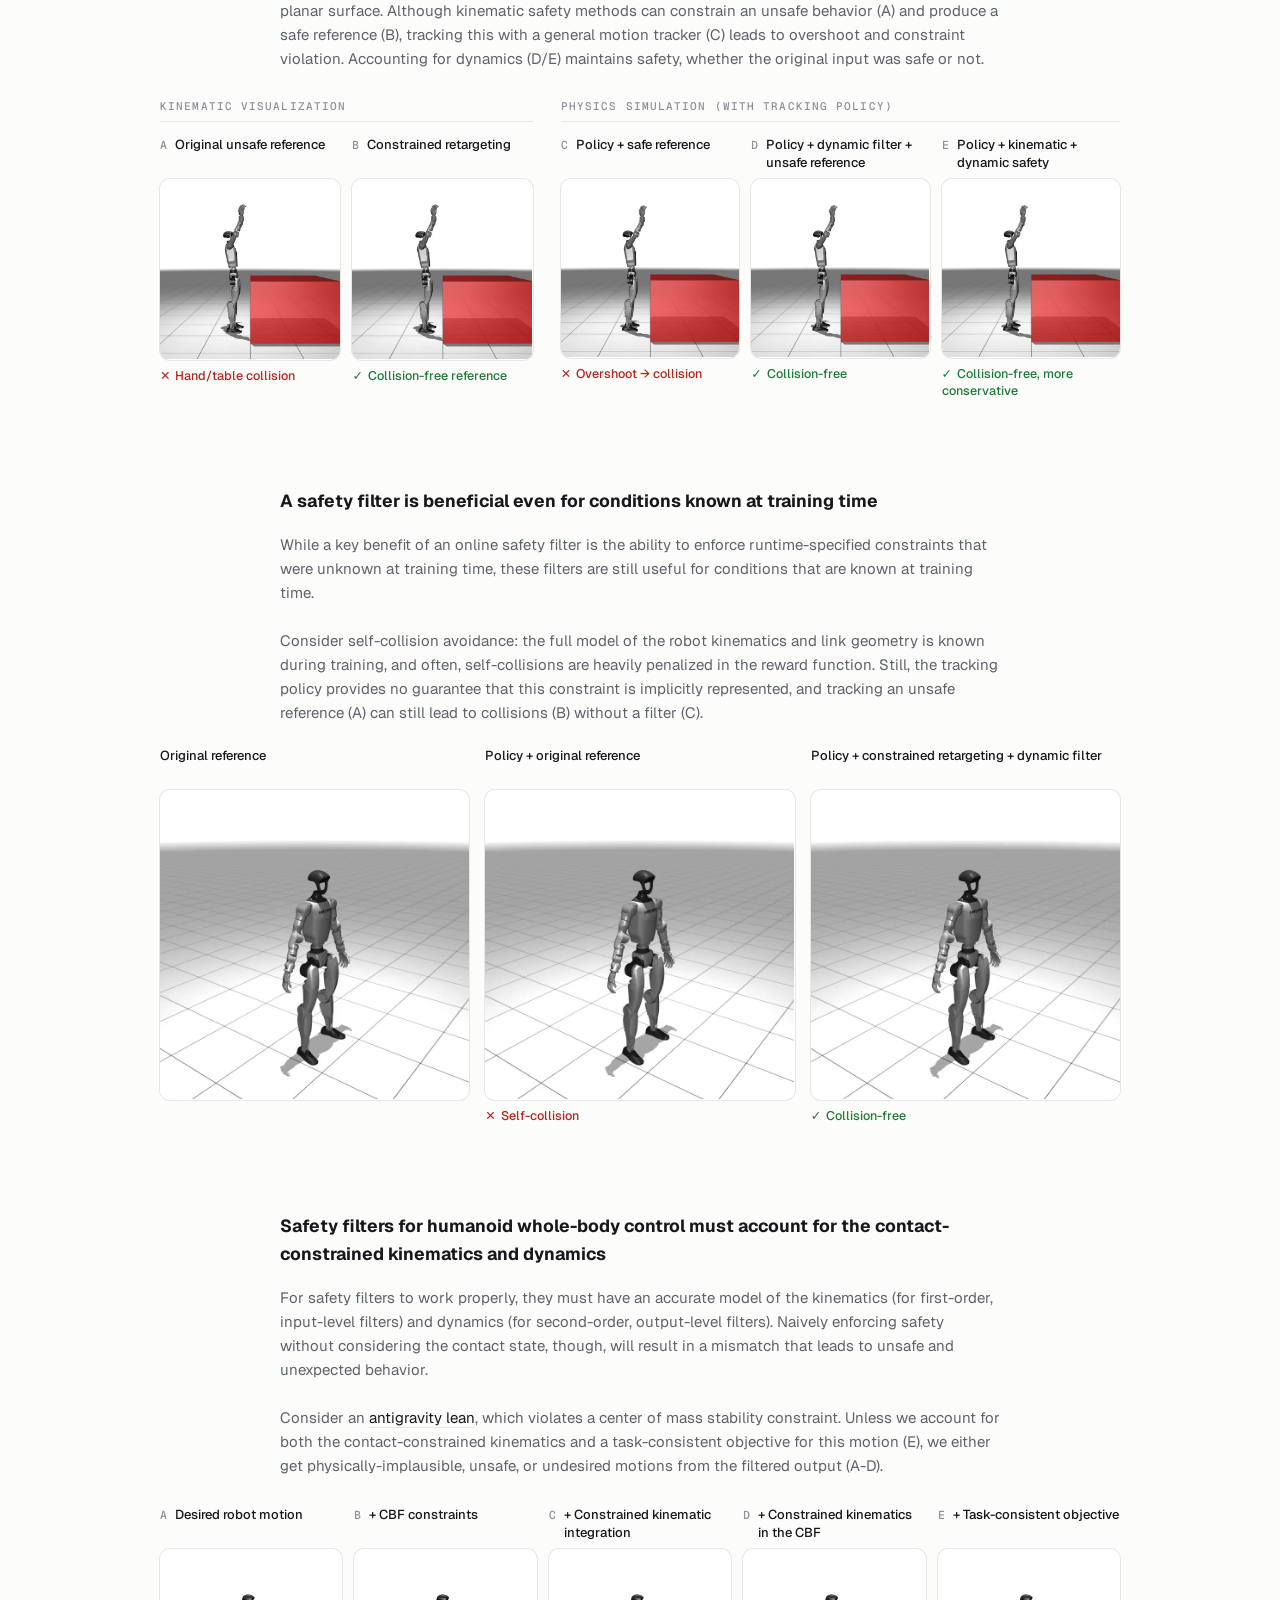
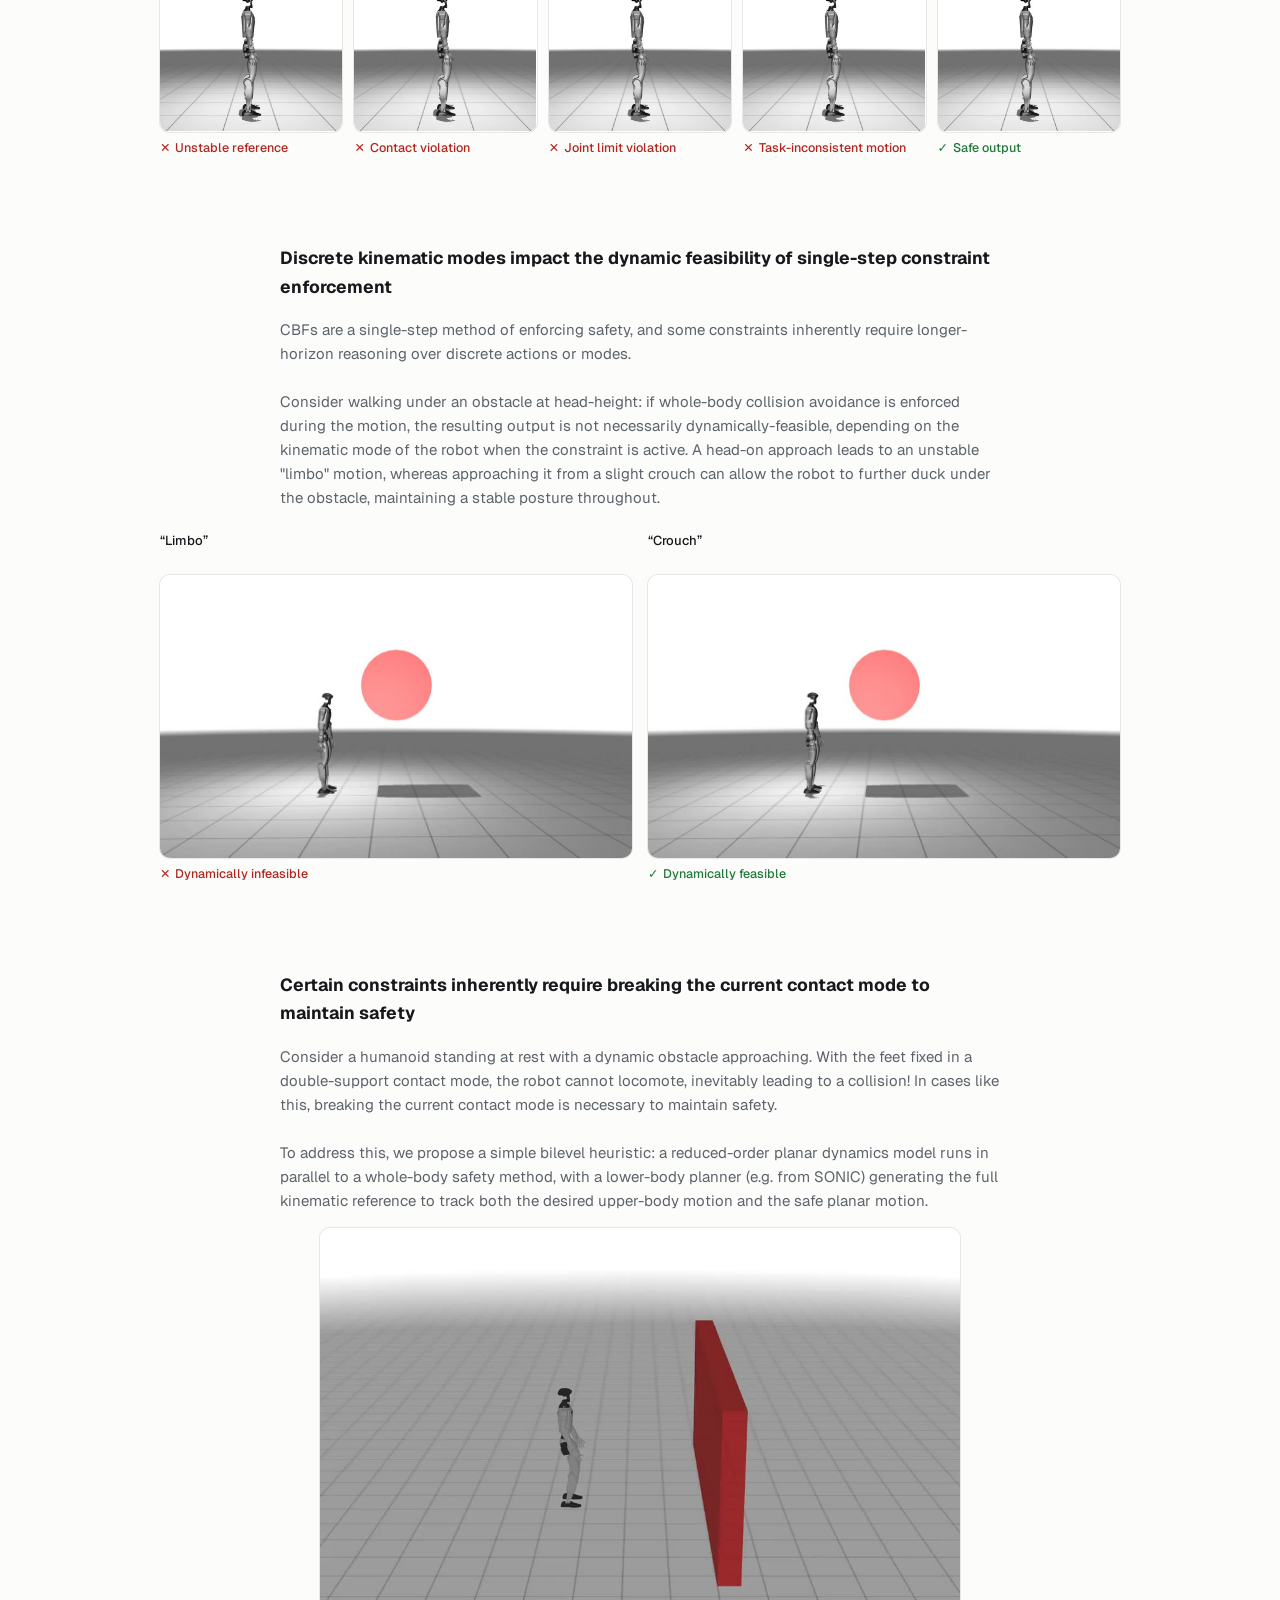
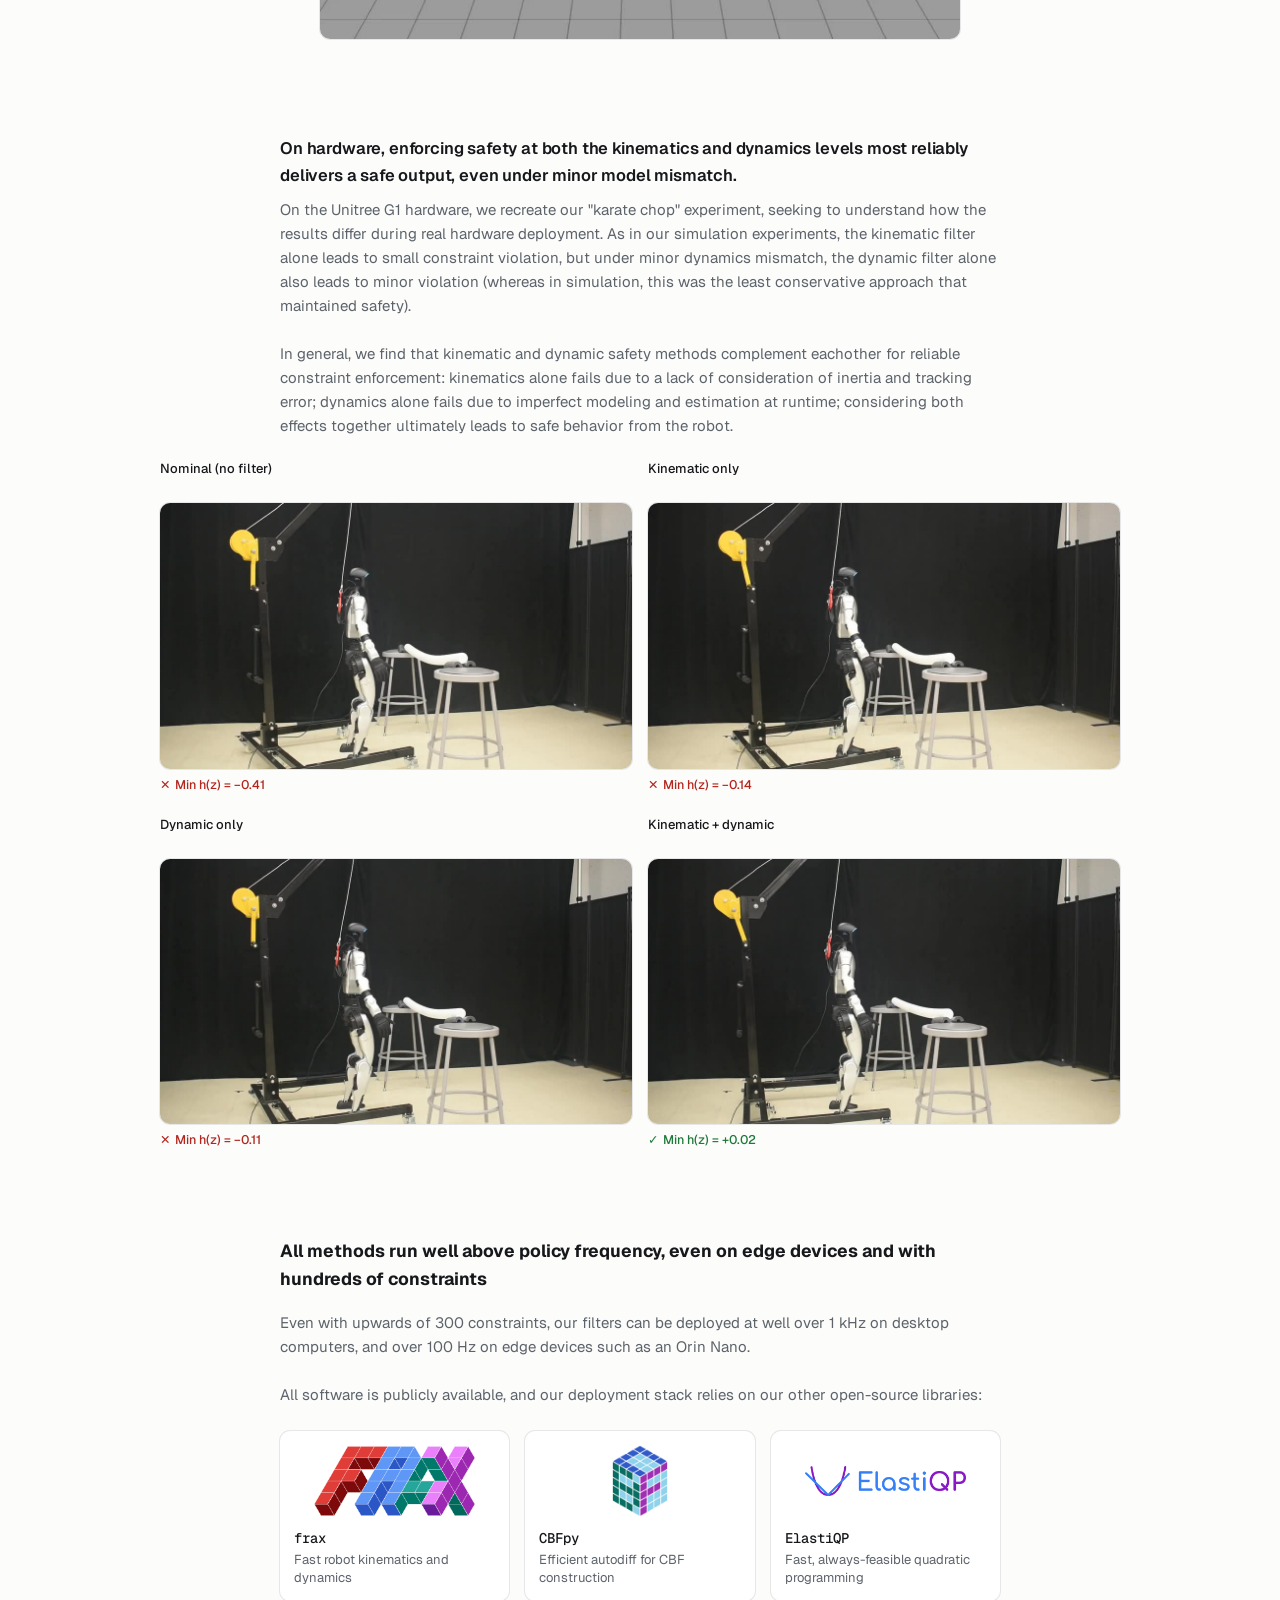
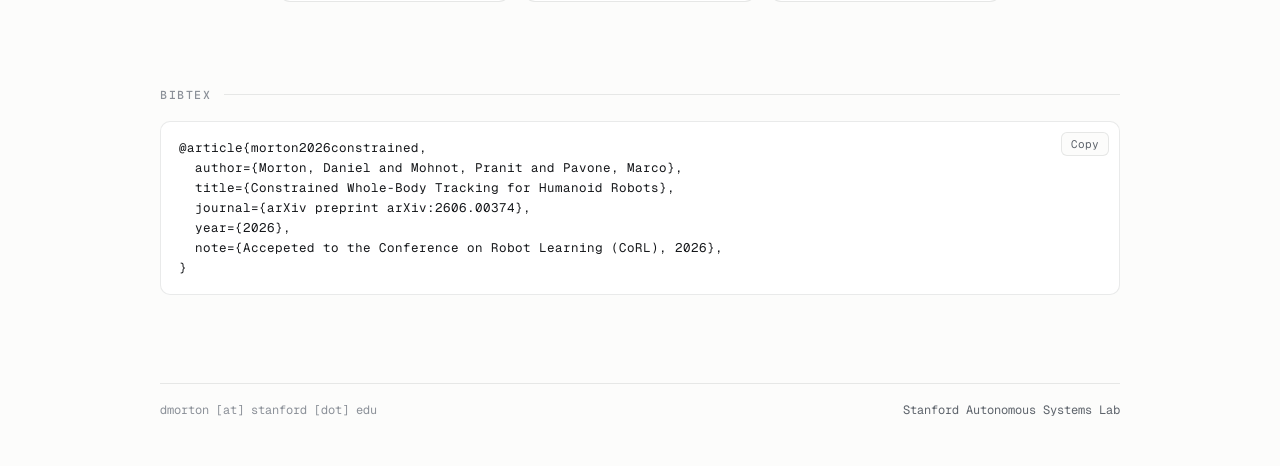
==== commit 24a221b7: "update abstract" ====
--- a/website/index.html
+++ b/website/index.html
@@ -89,7 +89,7 @@
           whole-body kinematics and dynamics for real-time constraint enforcement within RL tracking policies. By
           integrating principles from operational space control and control barrier functions (CBFs), we enable the
           satisfaction of arbitrary runtime constraints on both the kinematic reference motion and the underlying
-          dynamics. In whole-body motion-tracking and teleoperation experiments on a (simulated) Unitree G1 with a
+          dynamics. In whole-body motion-tracking and teleoperation experiments on a Unitree G1 with a
           learned policy, we demonstrate collision avoidance (both with the robot body and external obstacles), joint
           limits, and center of mass stability constraints. By remaining consistent with the current contact mode and
           tracking objectives, we minimally restrict the capabilities of the policy when constraints are active. Our
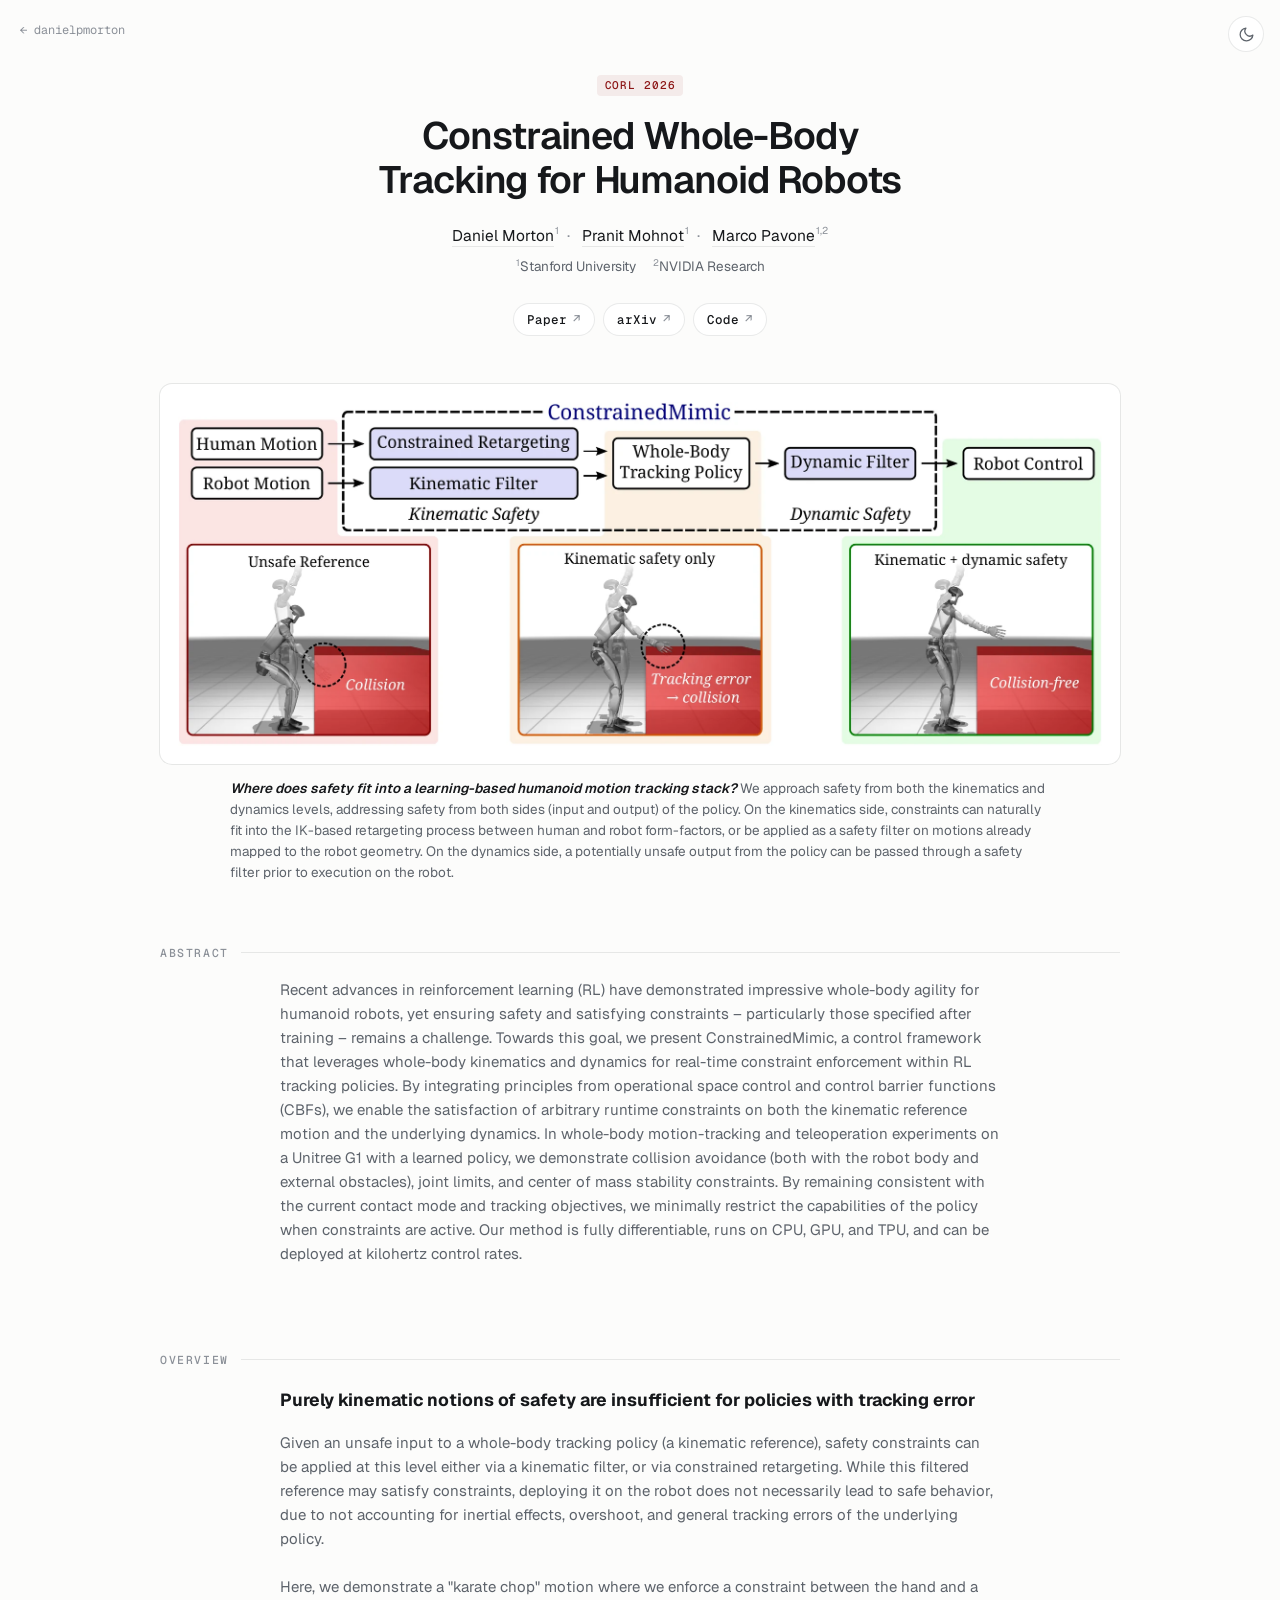
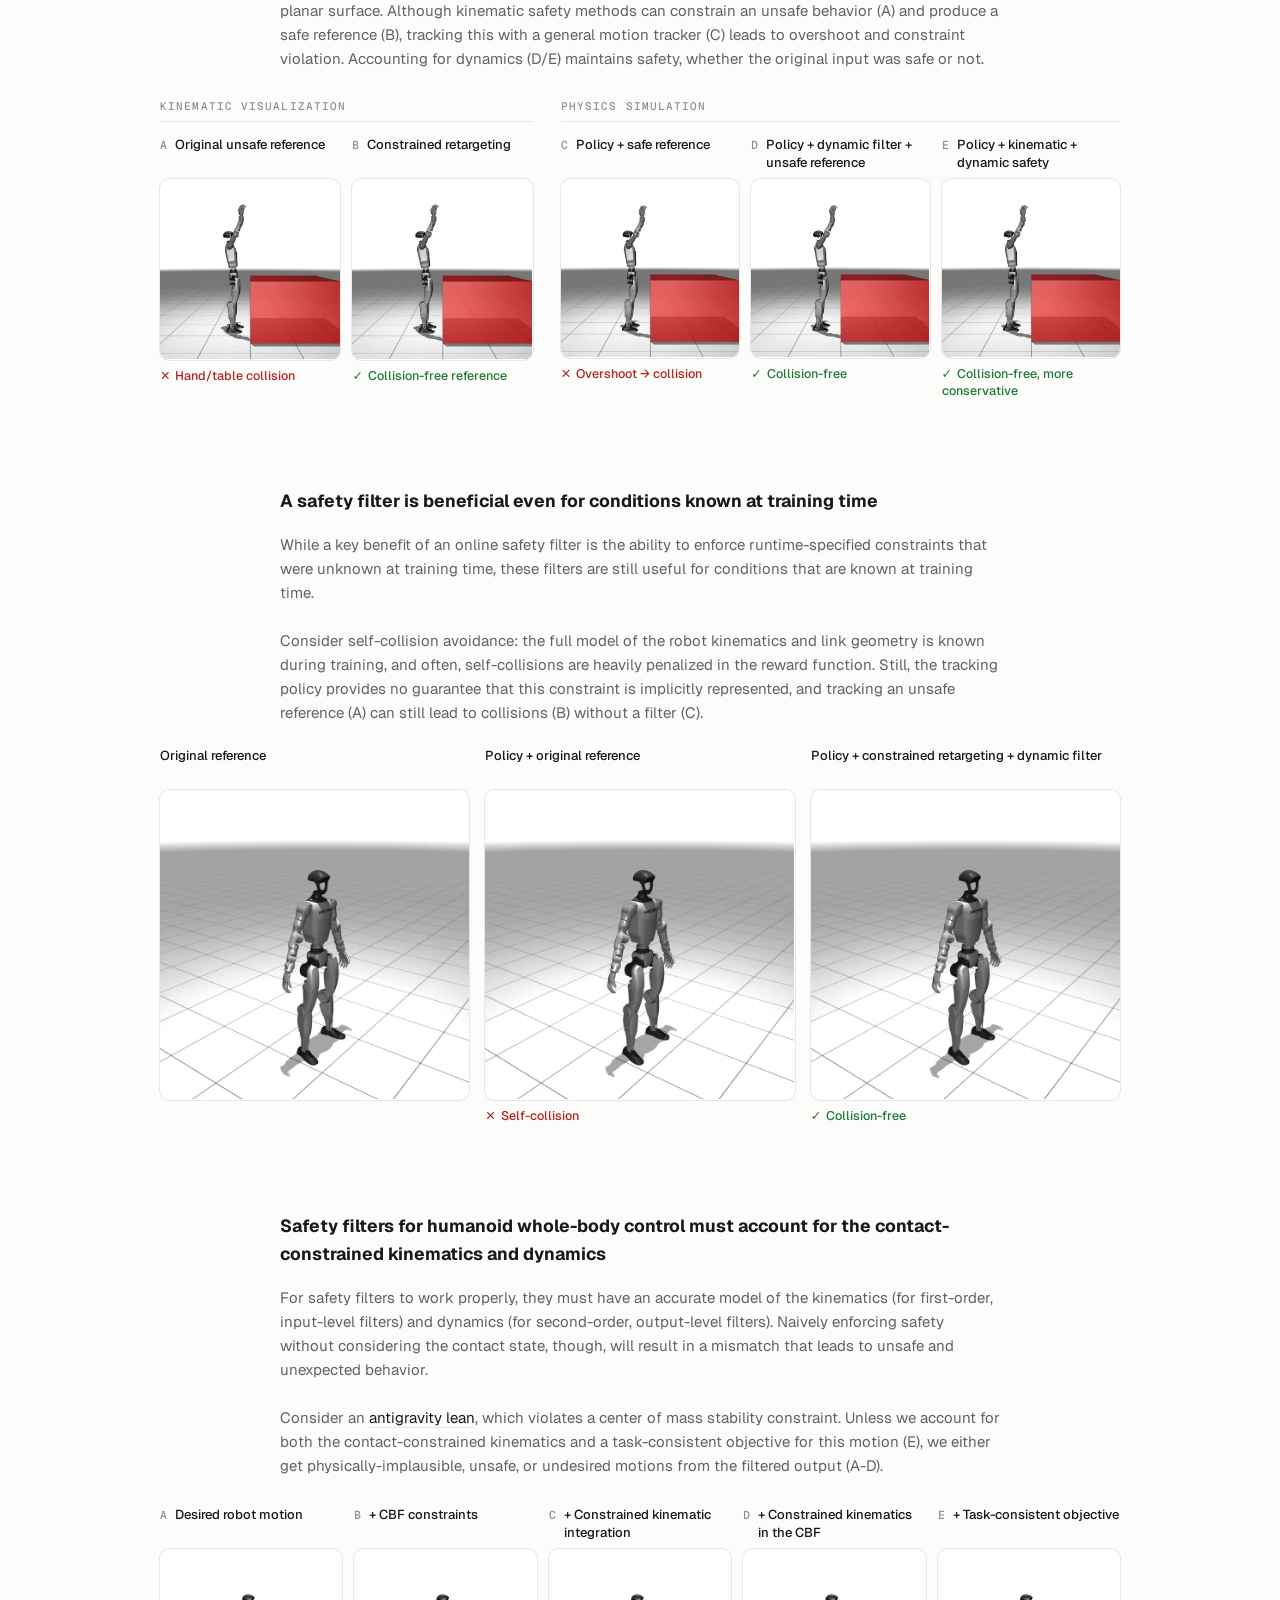
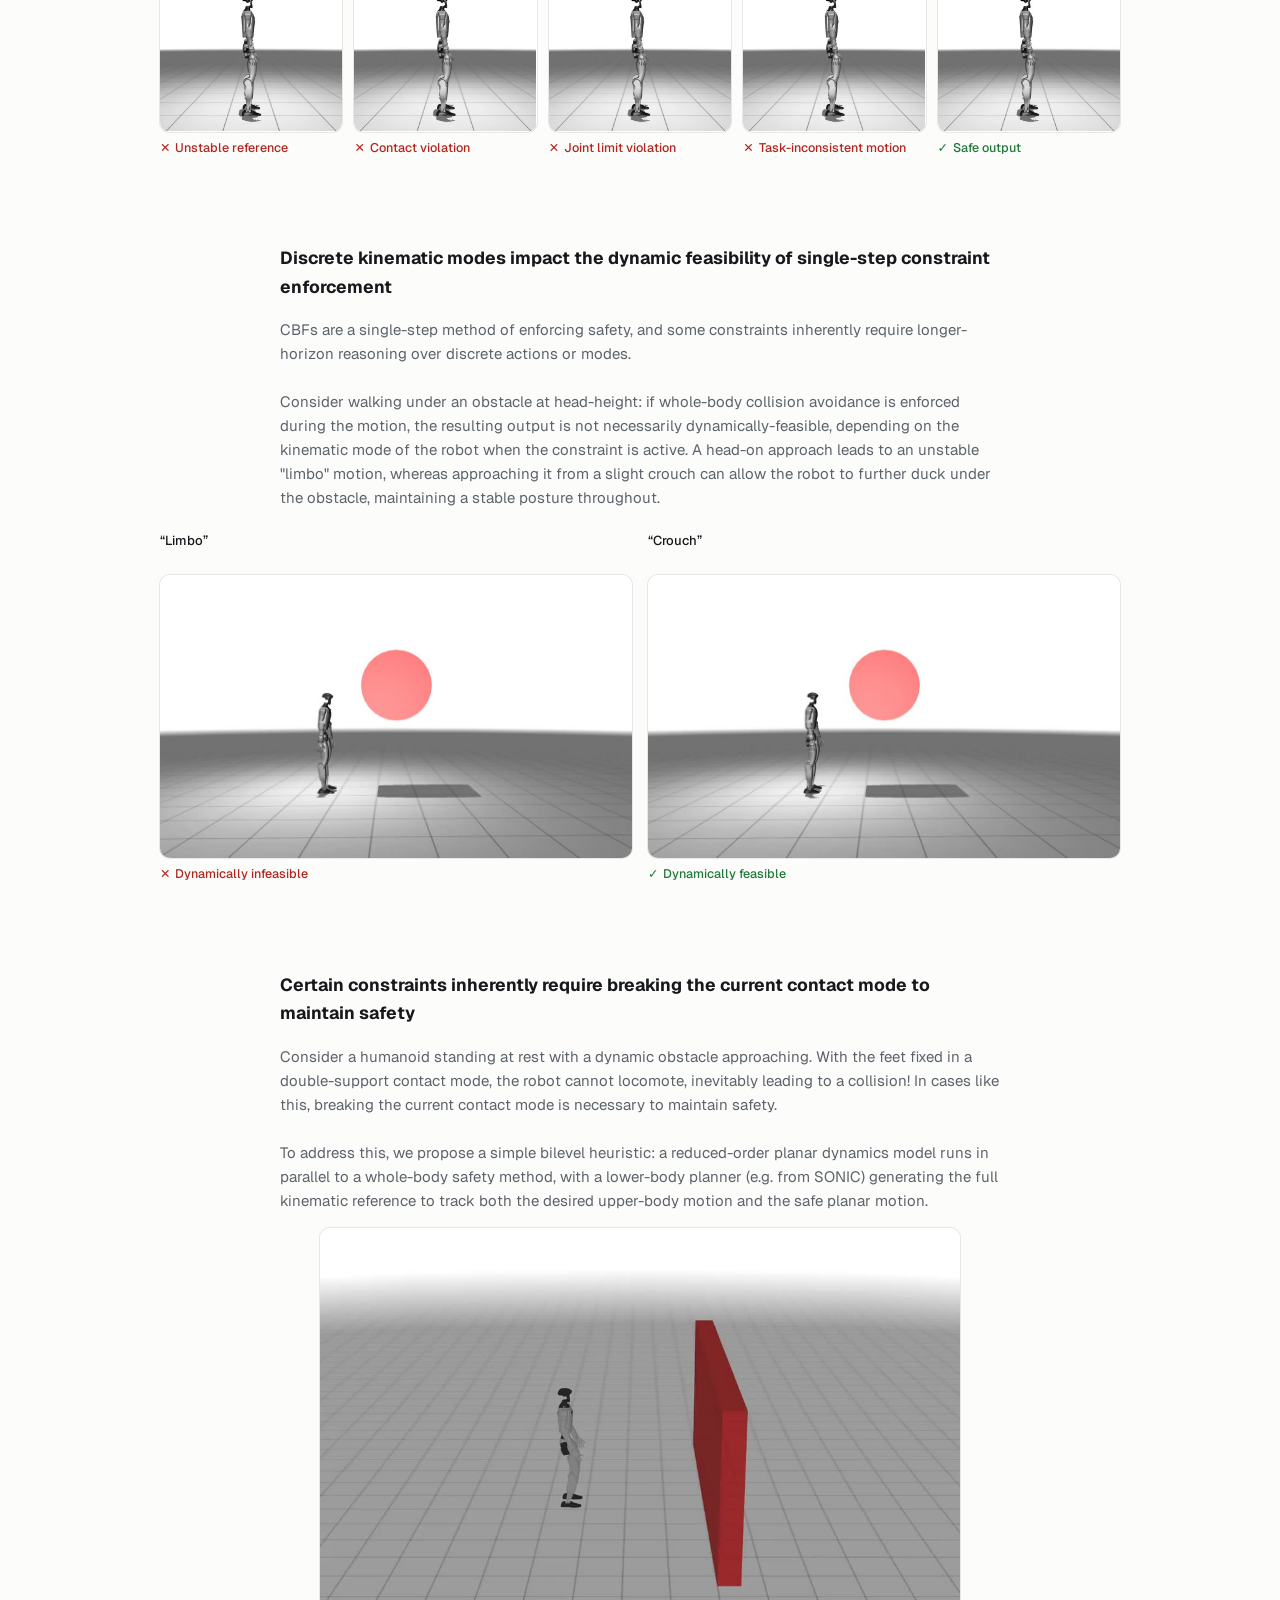
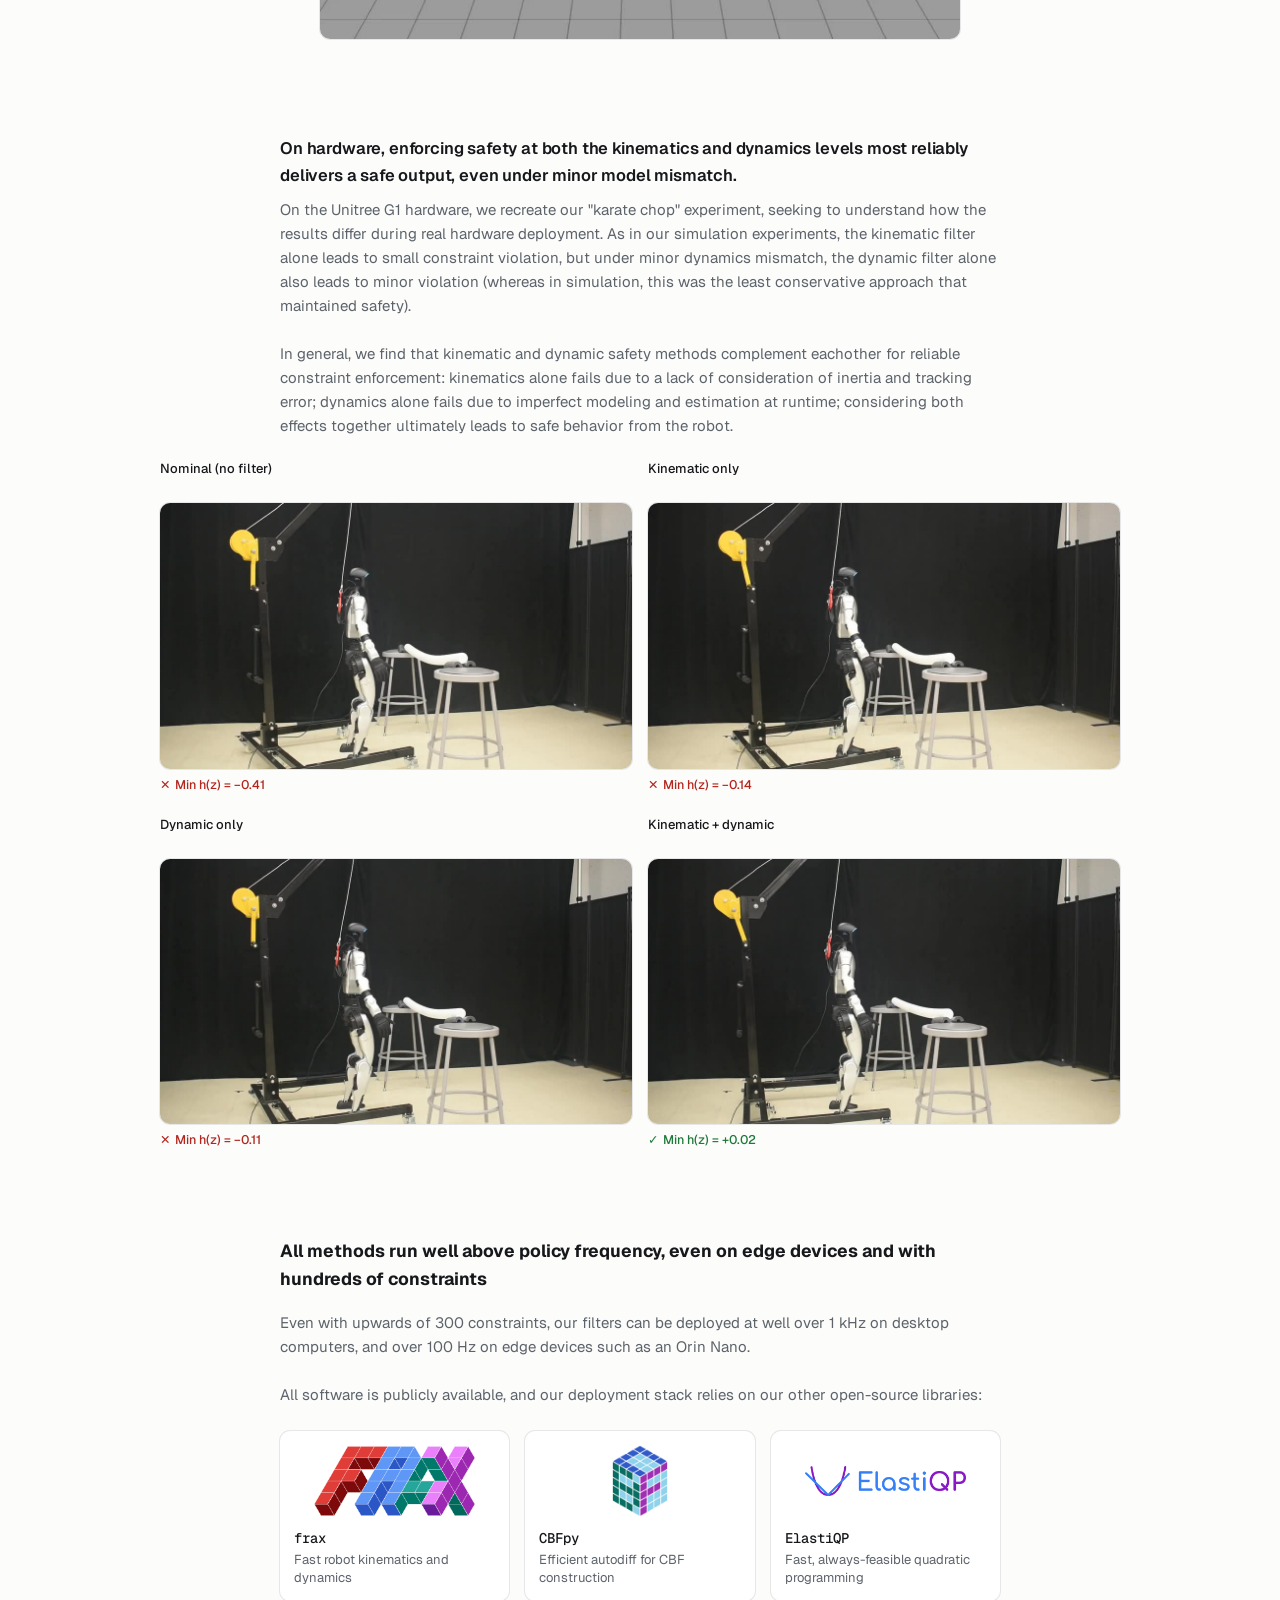
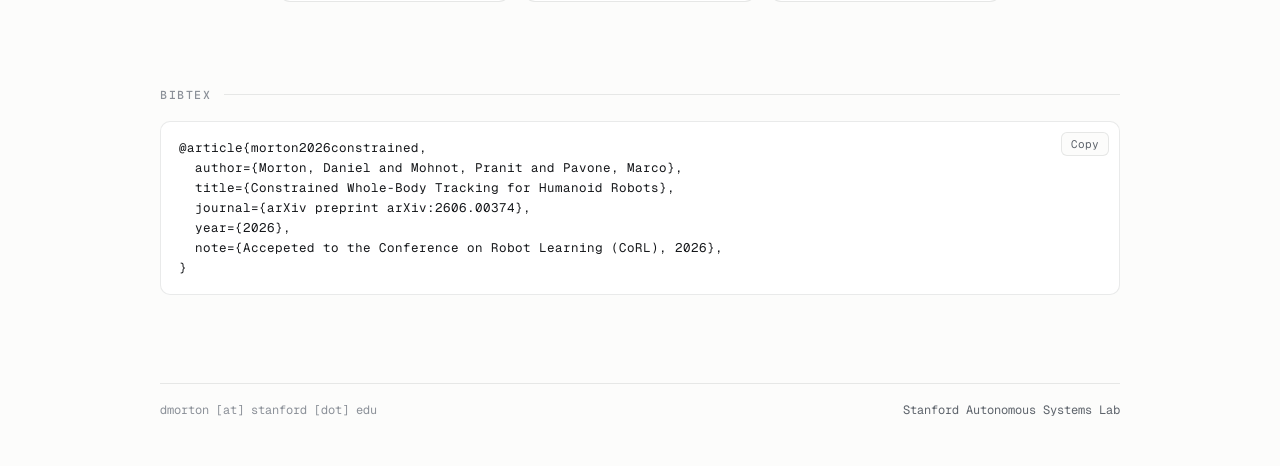
==== commit d6d5b5e6: "Update physics sim title" ====
--- a/website/index.html
+++ b/website/index.html
@@ -139,7 +139,7 @@
           </div>
         </div>
         <div>
-          <div class="group-label">Physics simulation (with tracking policy)</div>
+          <div class="group-label">Physics simulation</div>
           <div class="grid cols-3">
             <div class="clip">
               <div class="clip-head"><span class="letter">C</span>Policy + safe reference</div>
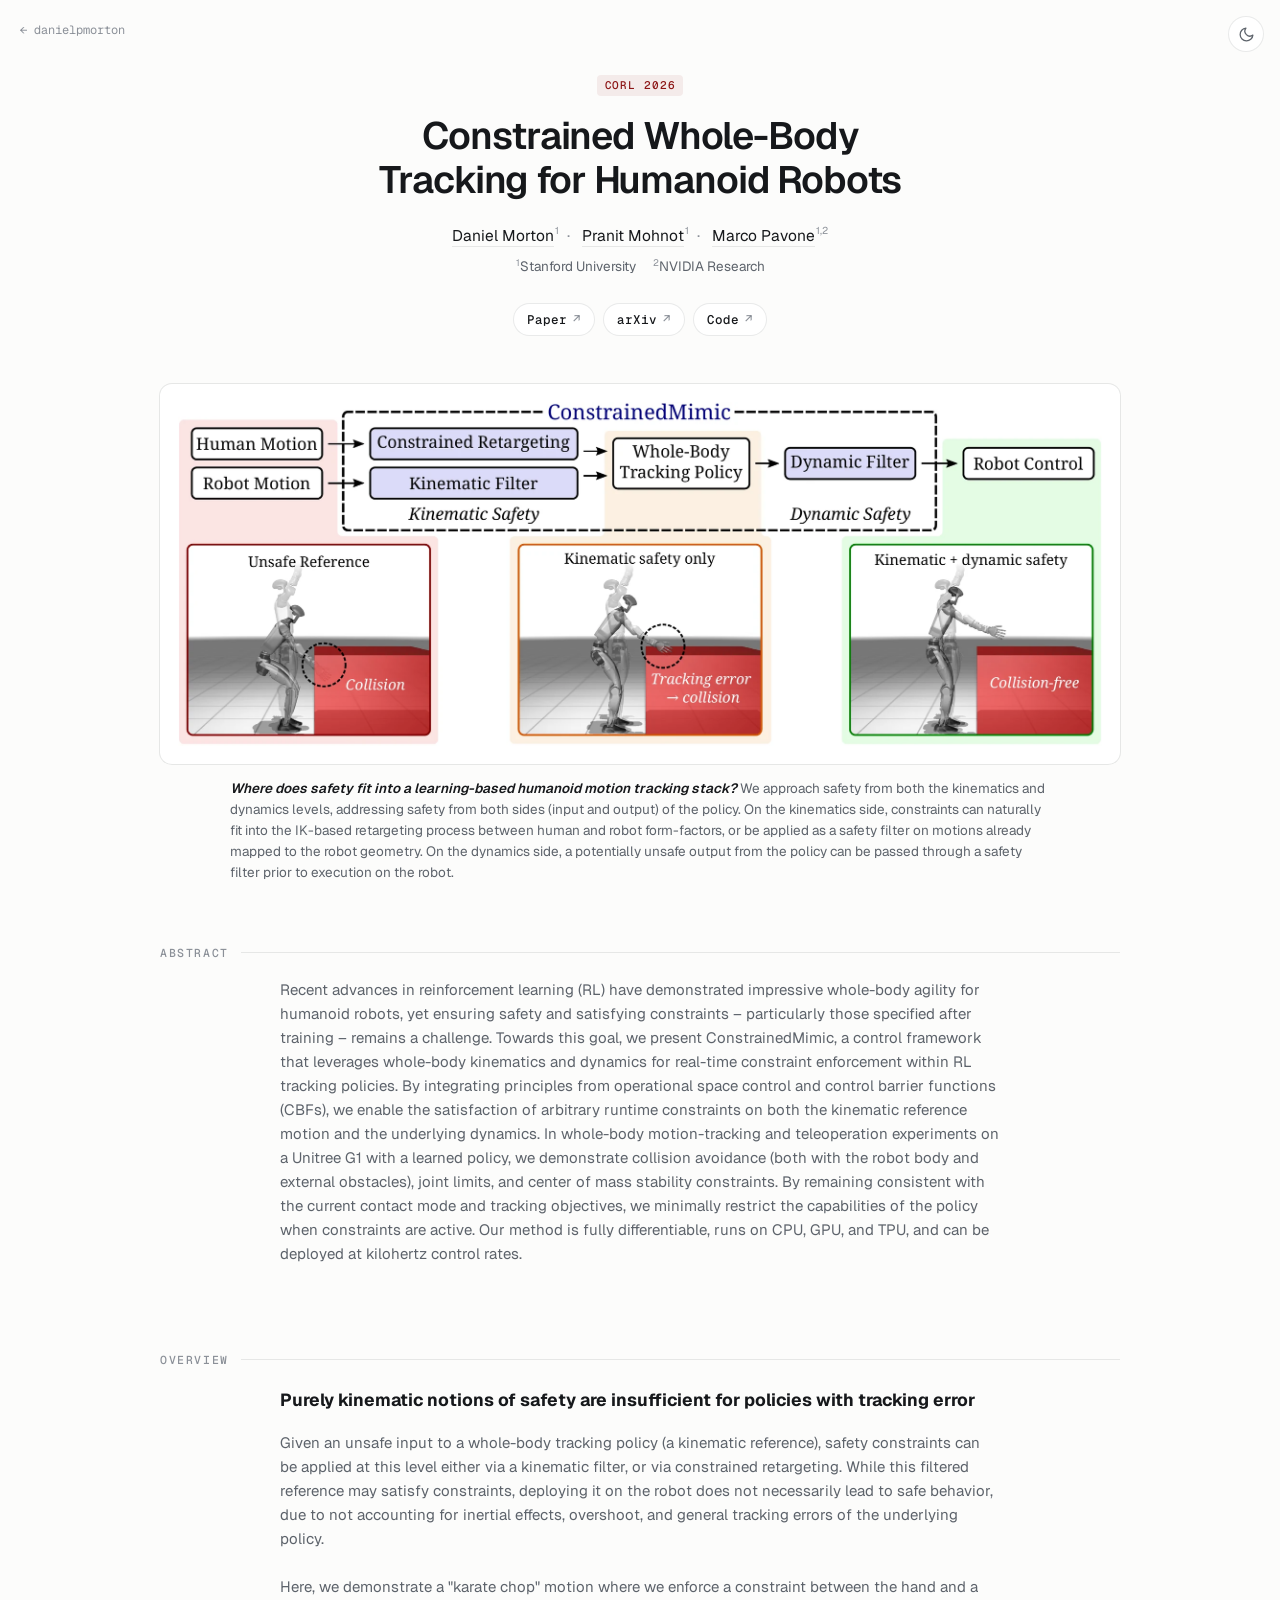
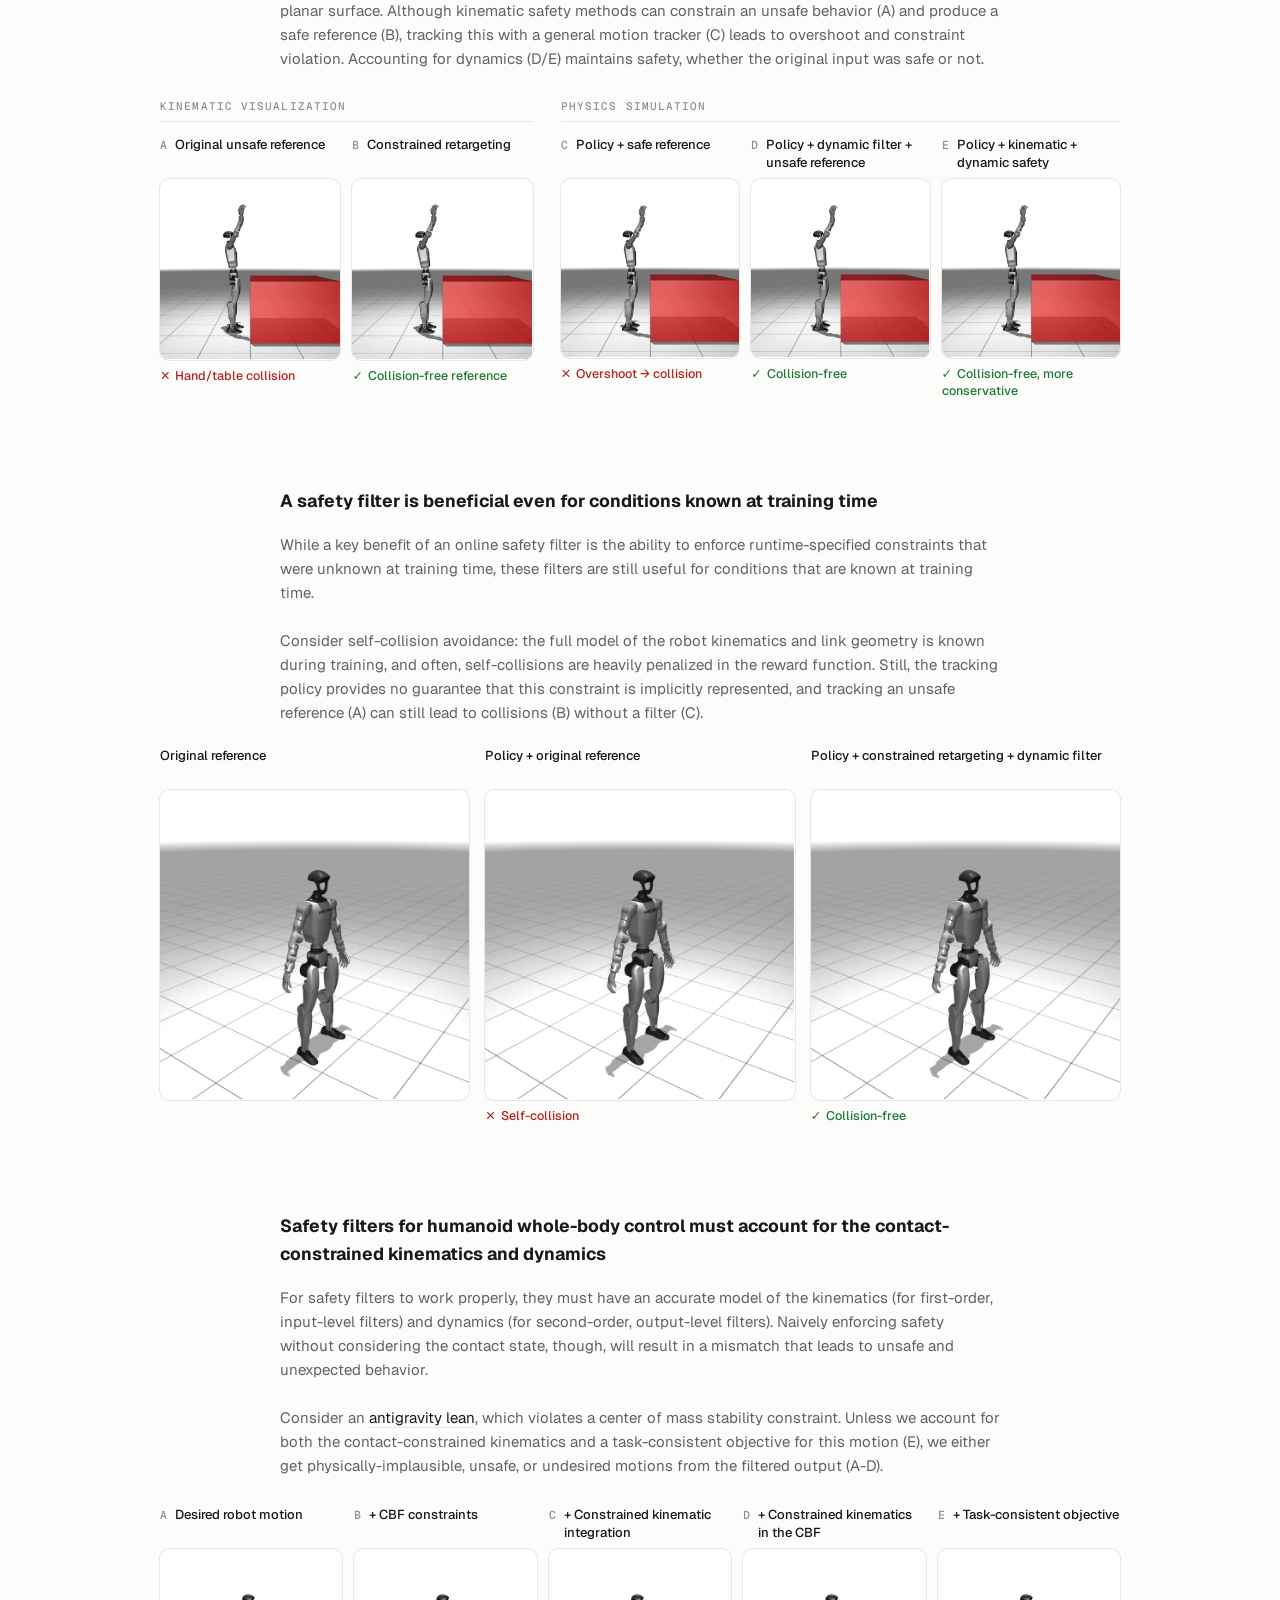
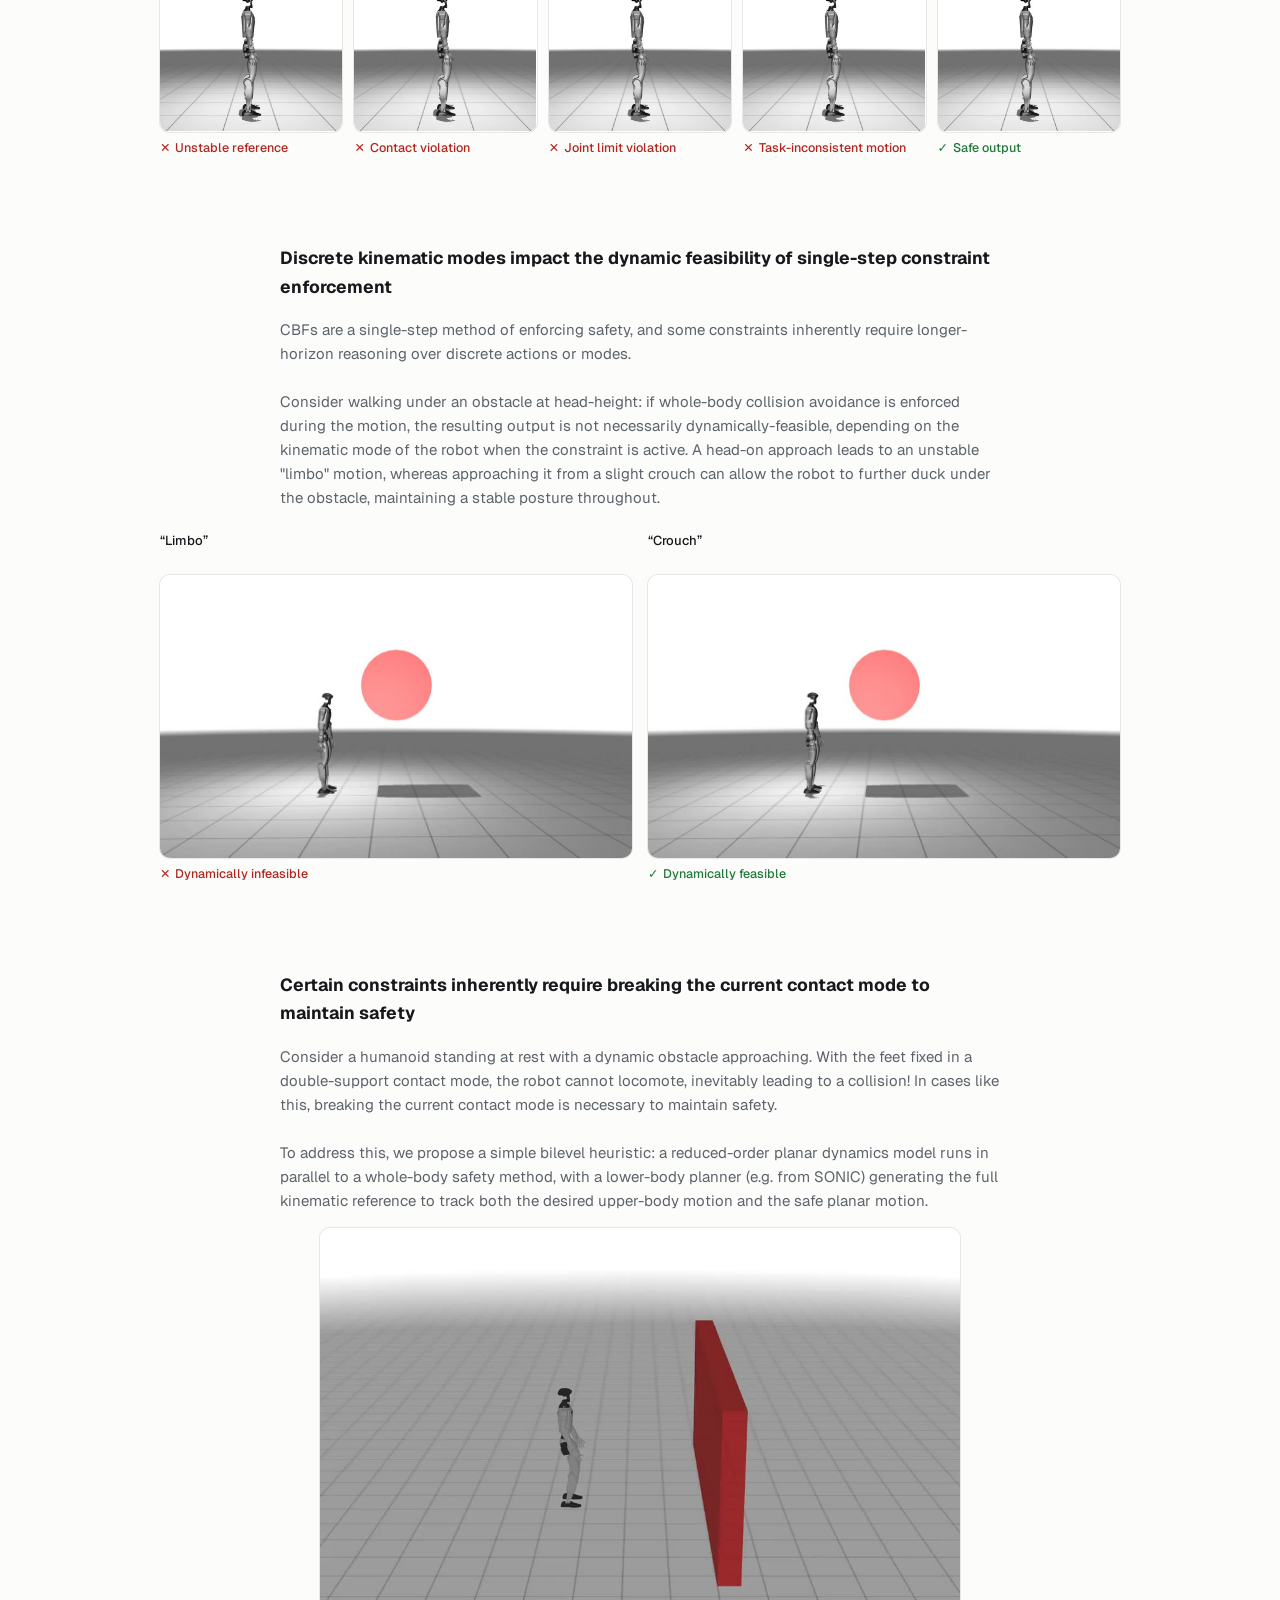
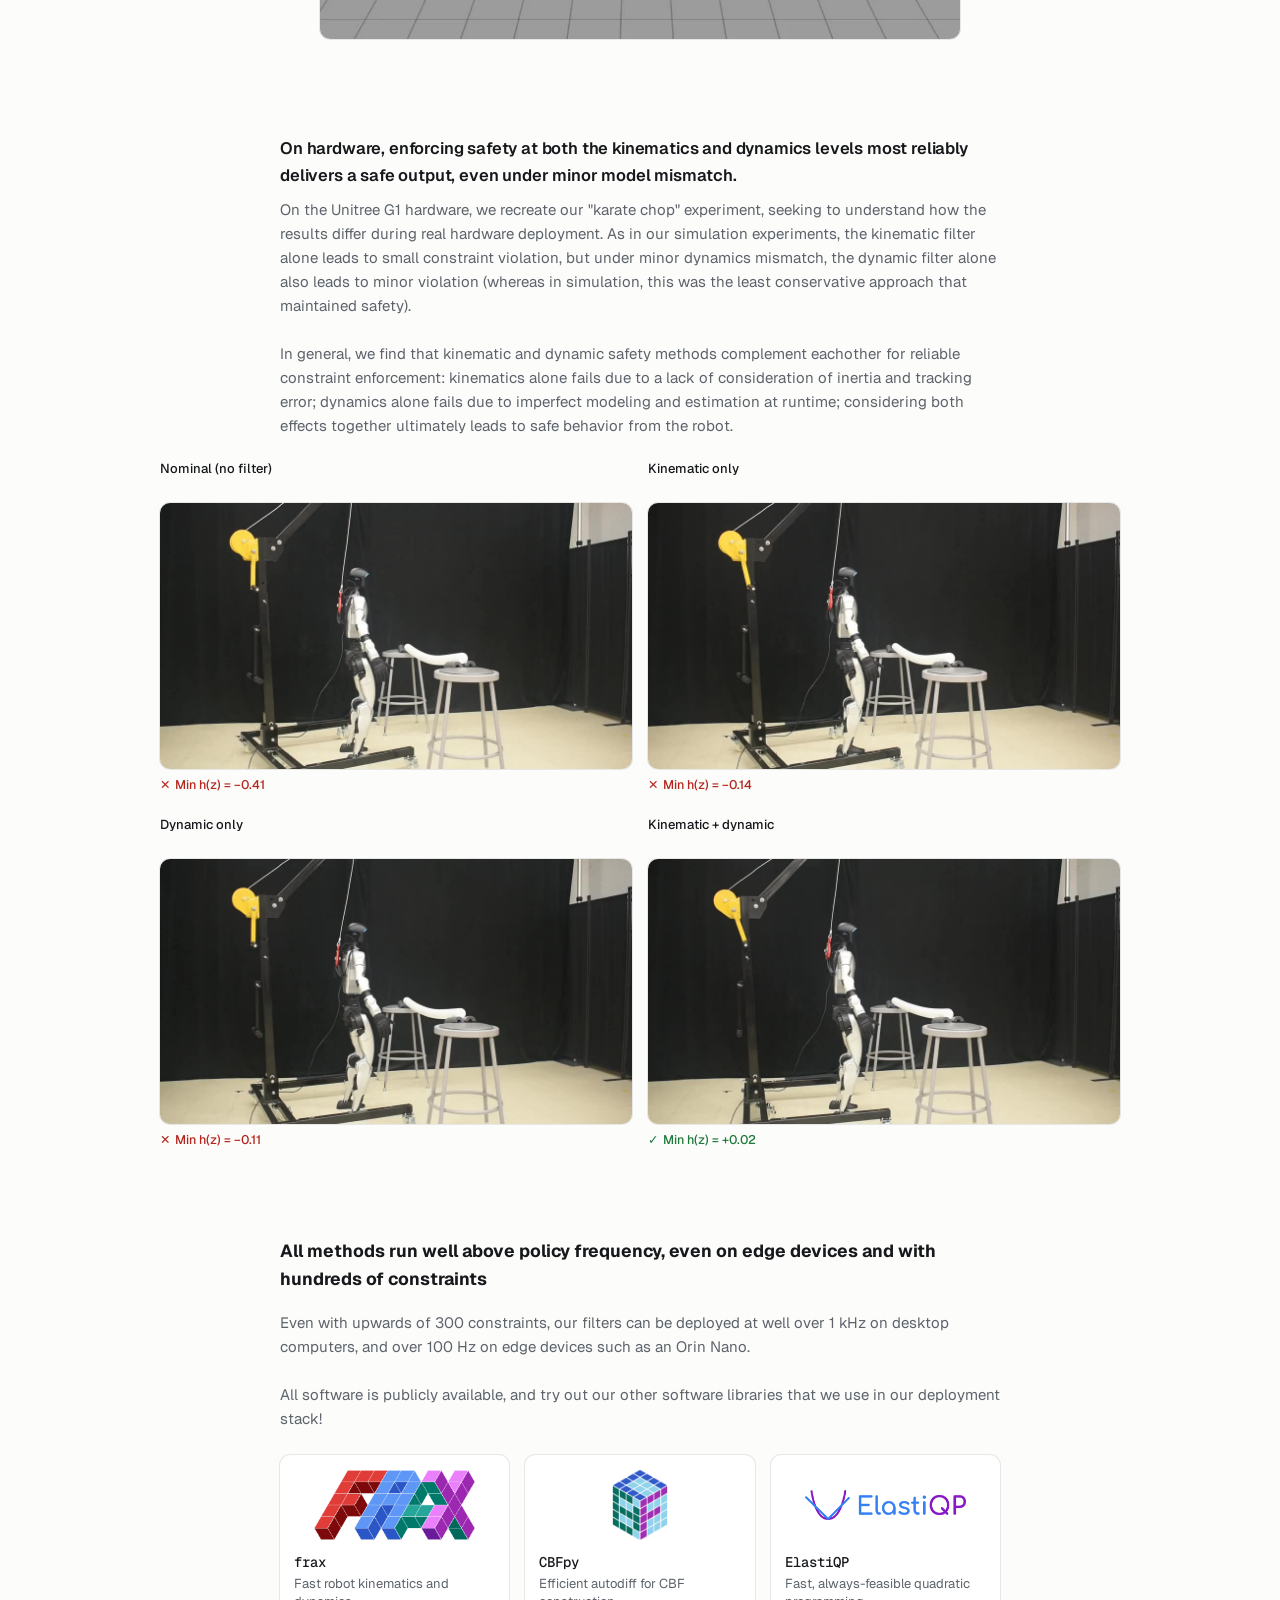
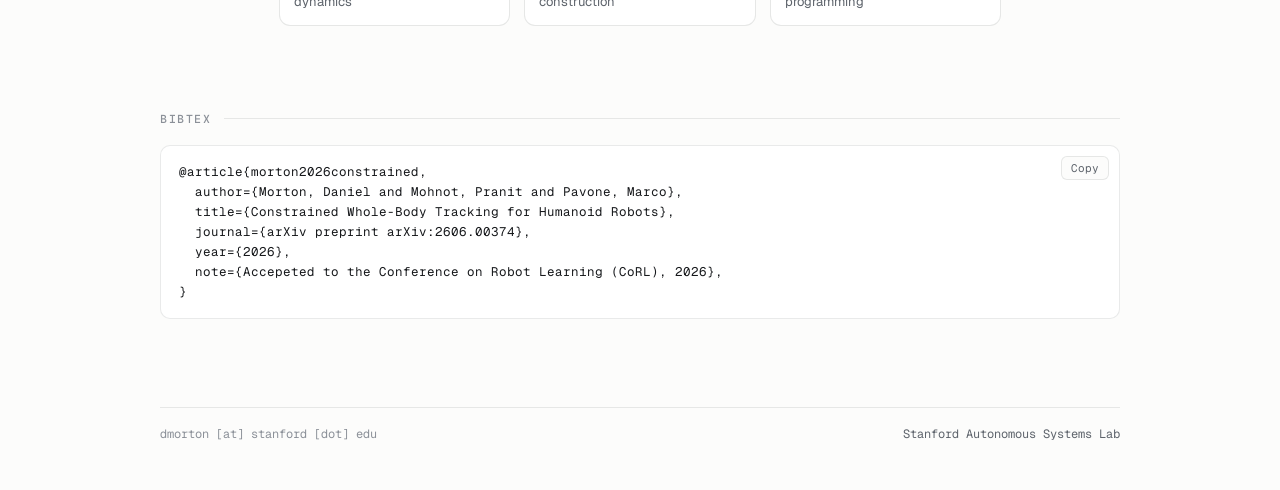
==== commit 06edbfb5: "Update software note" ====
--- a/website/index.html
+++ b/website/index.html
@@ -394,7 +394,7 @@
           Even with upwards of 300 constraints, our filters can be deployed at well over 1 kHz on desktop computers, and over 100 Hz on
           edge devices such as an Orin Nano. 
           <br><br>
-          All software is publicly available, and our deployment stack relies on our other open-source libraries:
+          All software is publicly available, and try out our other software libraries that we use in our deployment stack!
         </p>
       </div>
 
